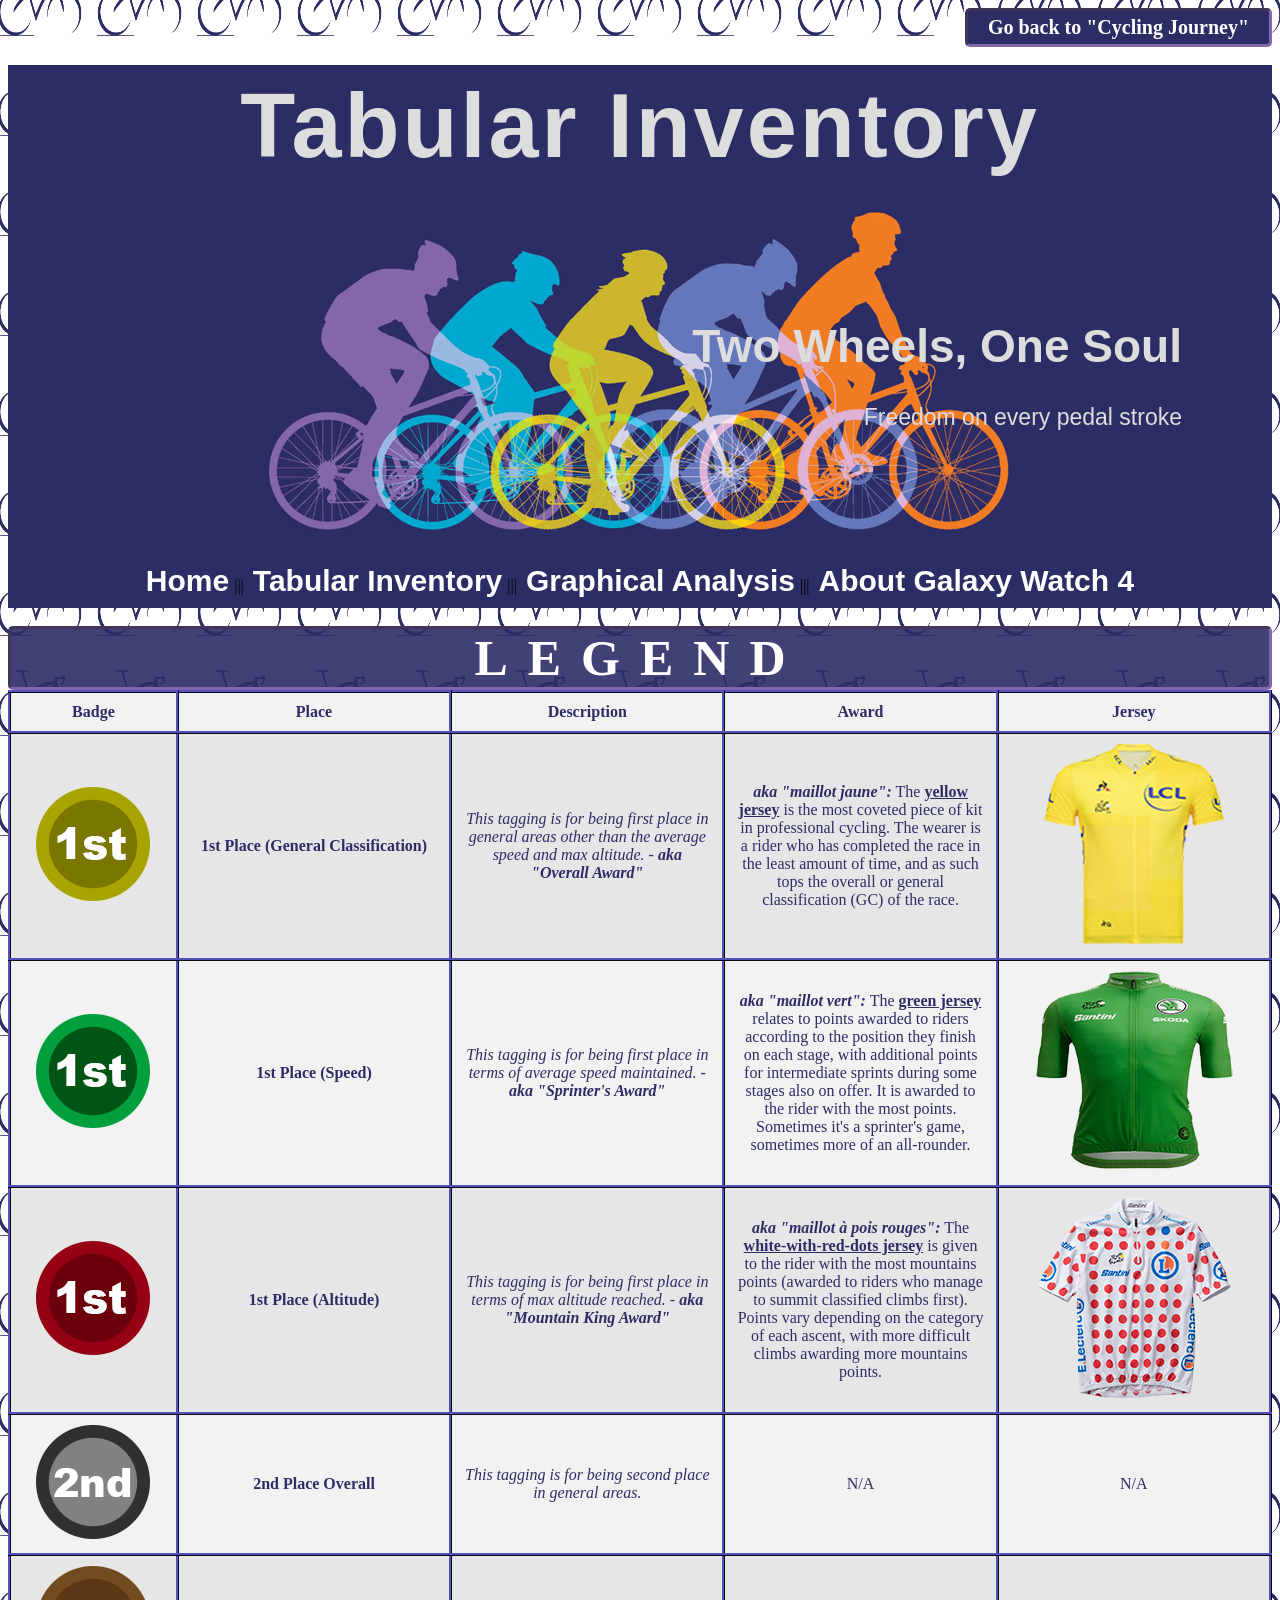
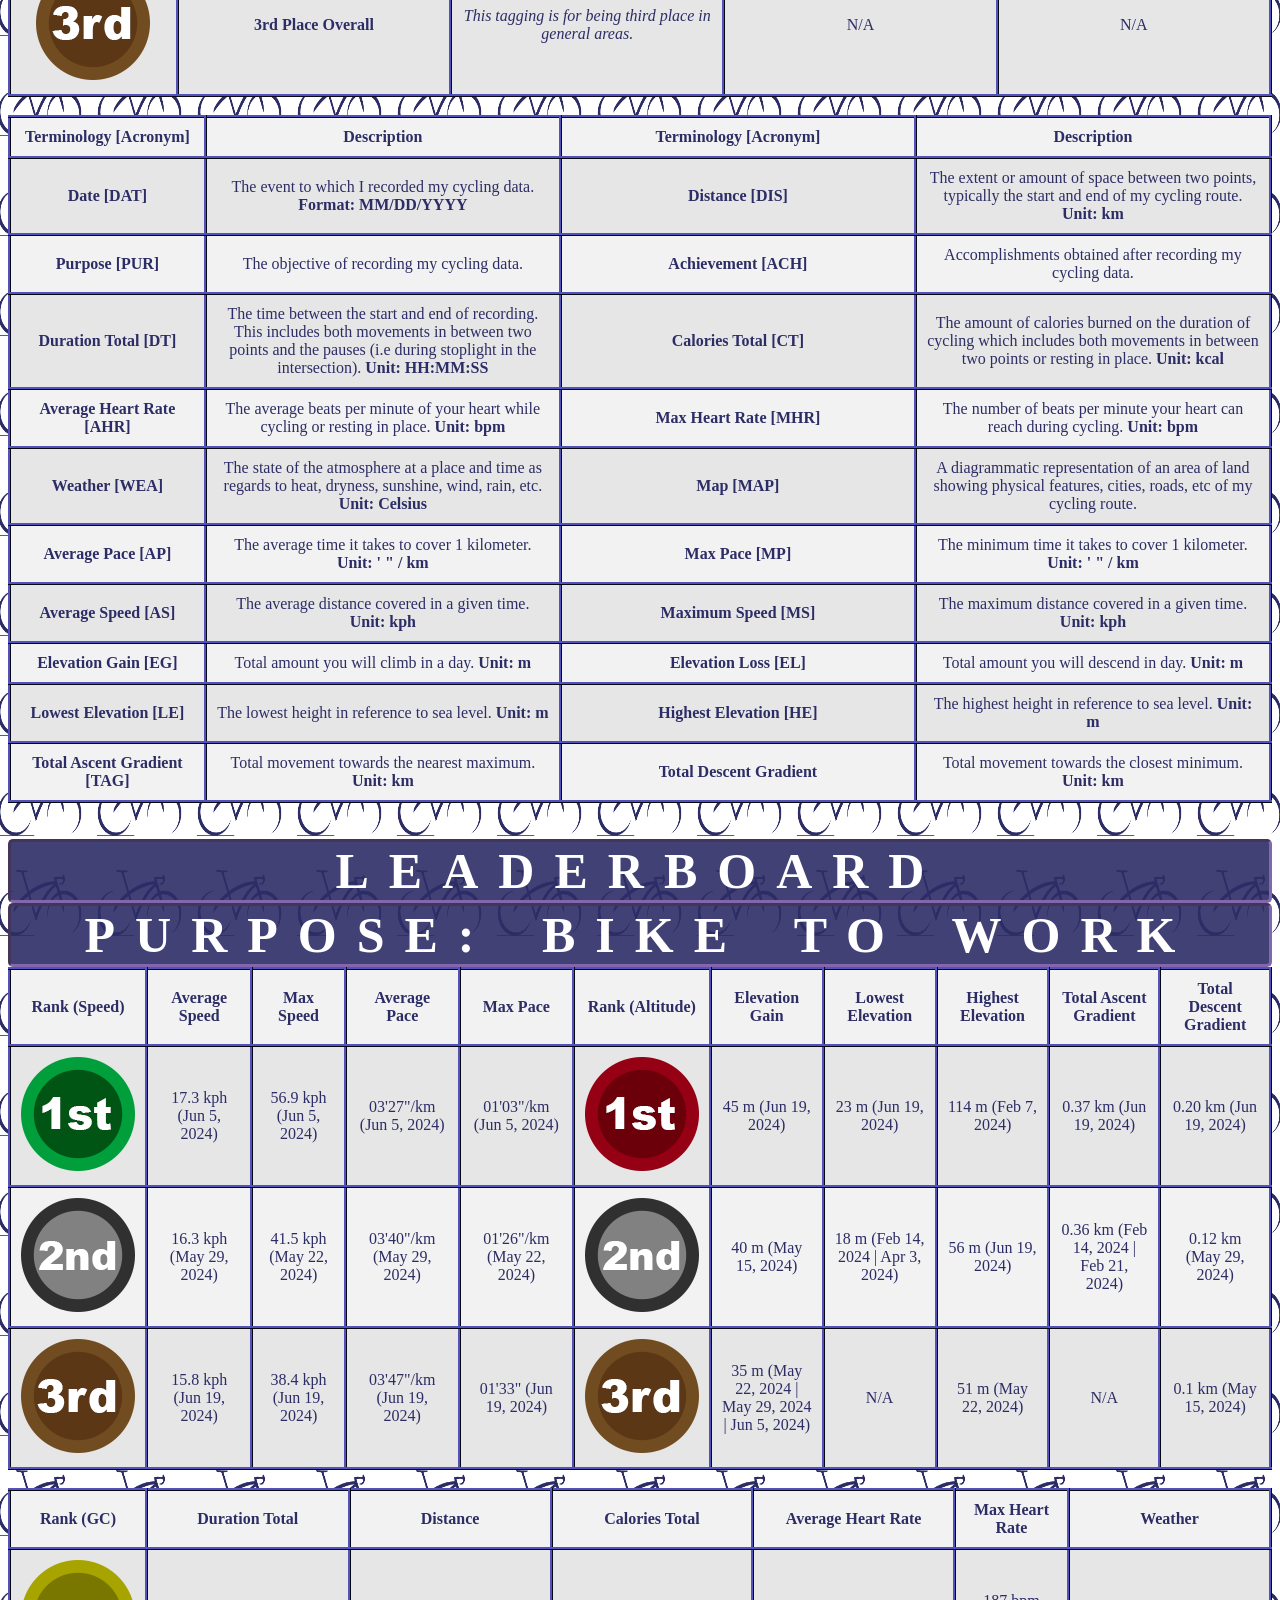
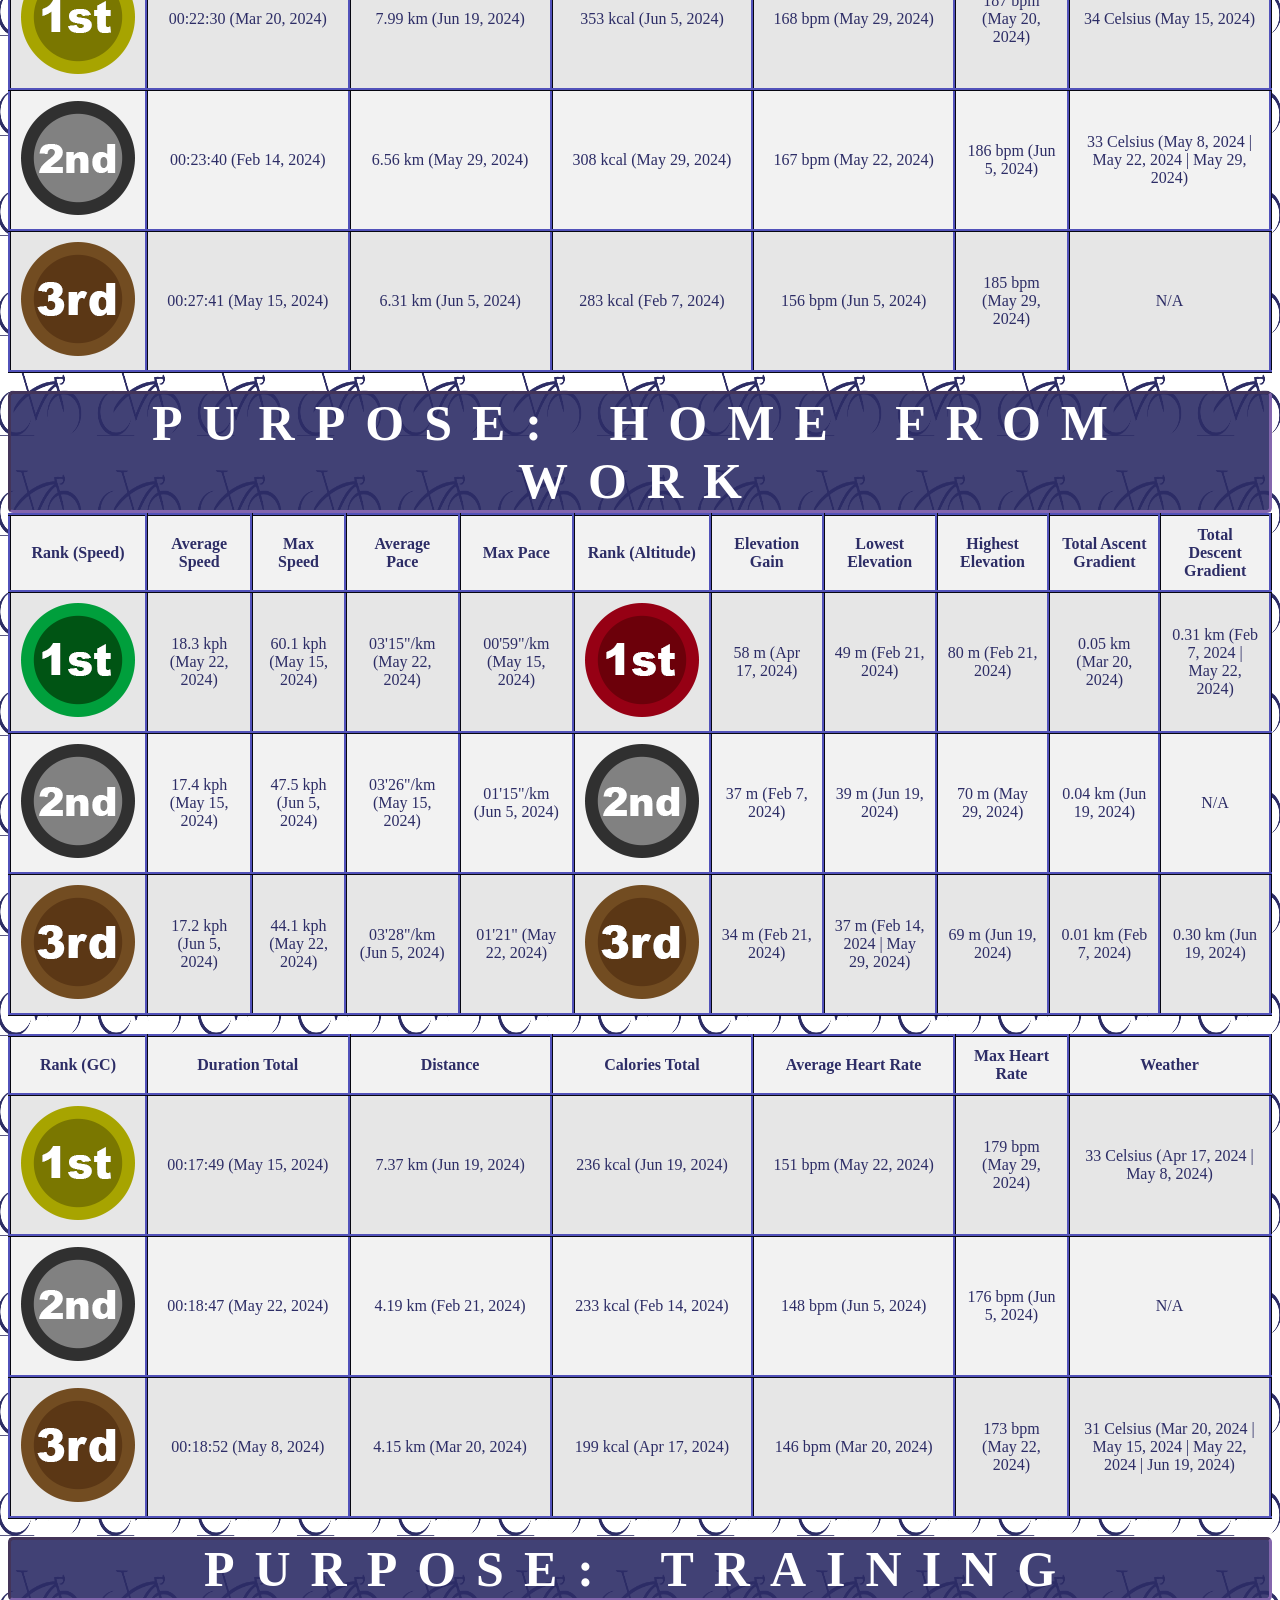
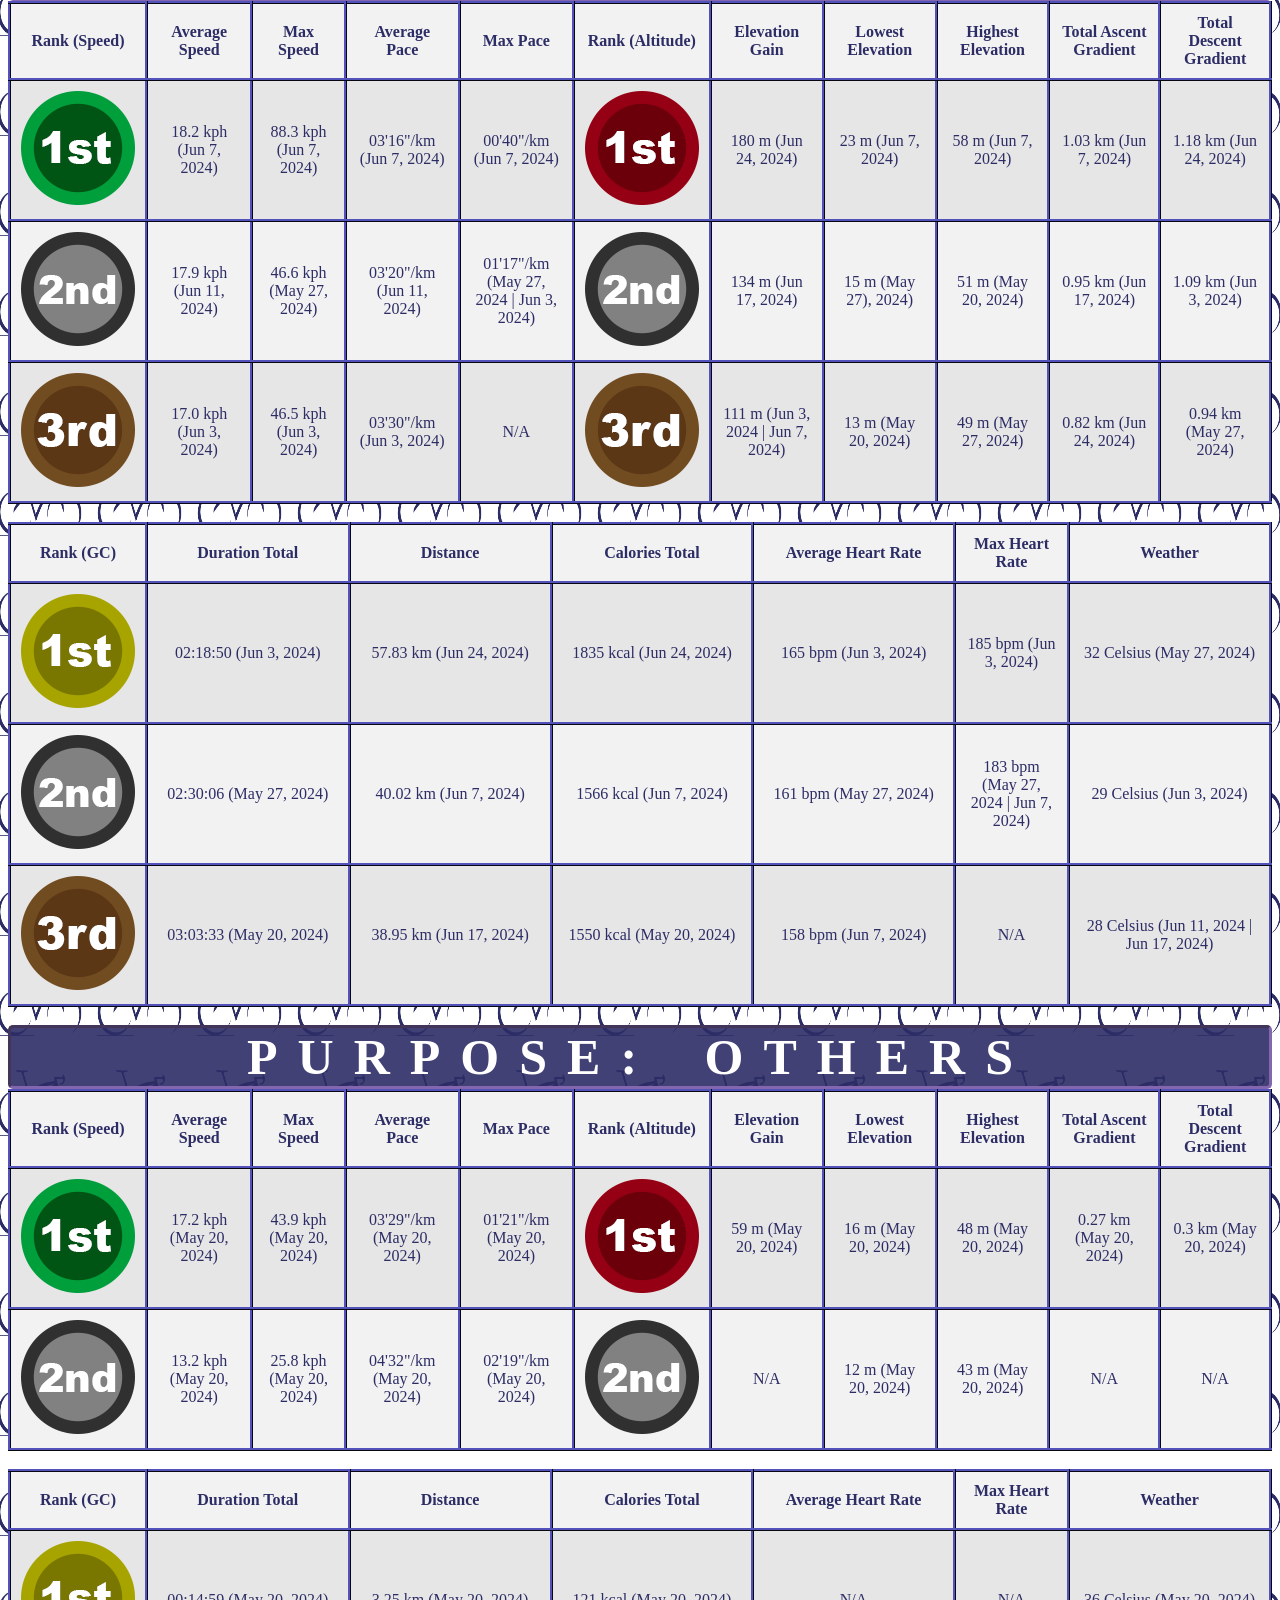
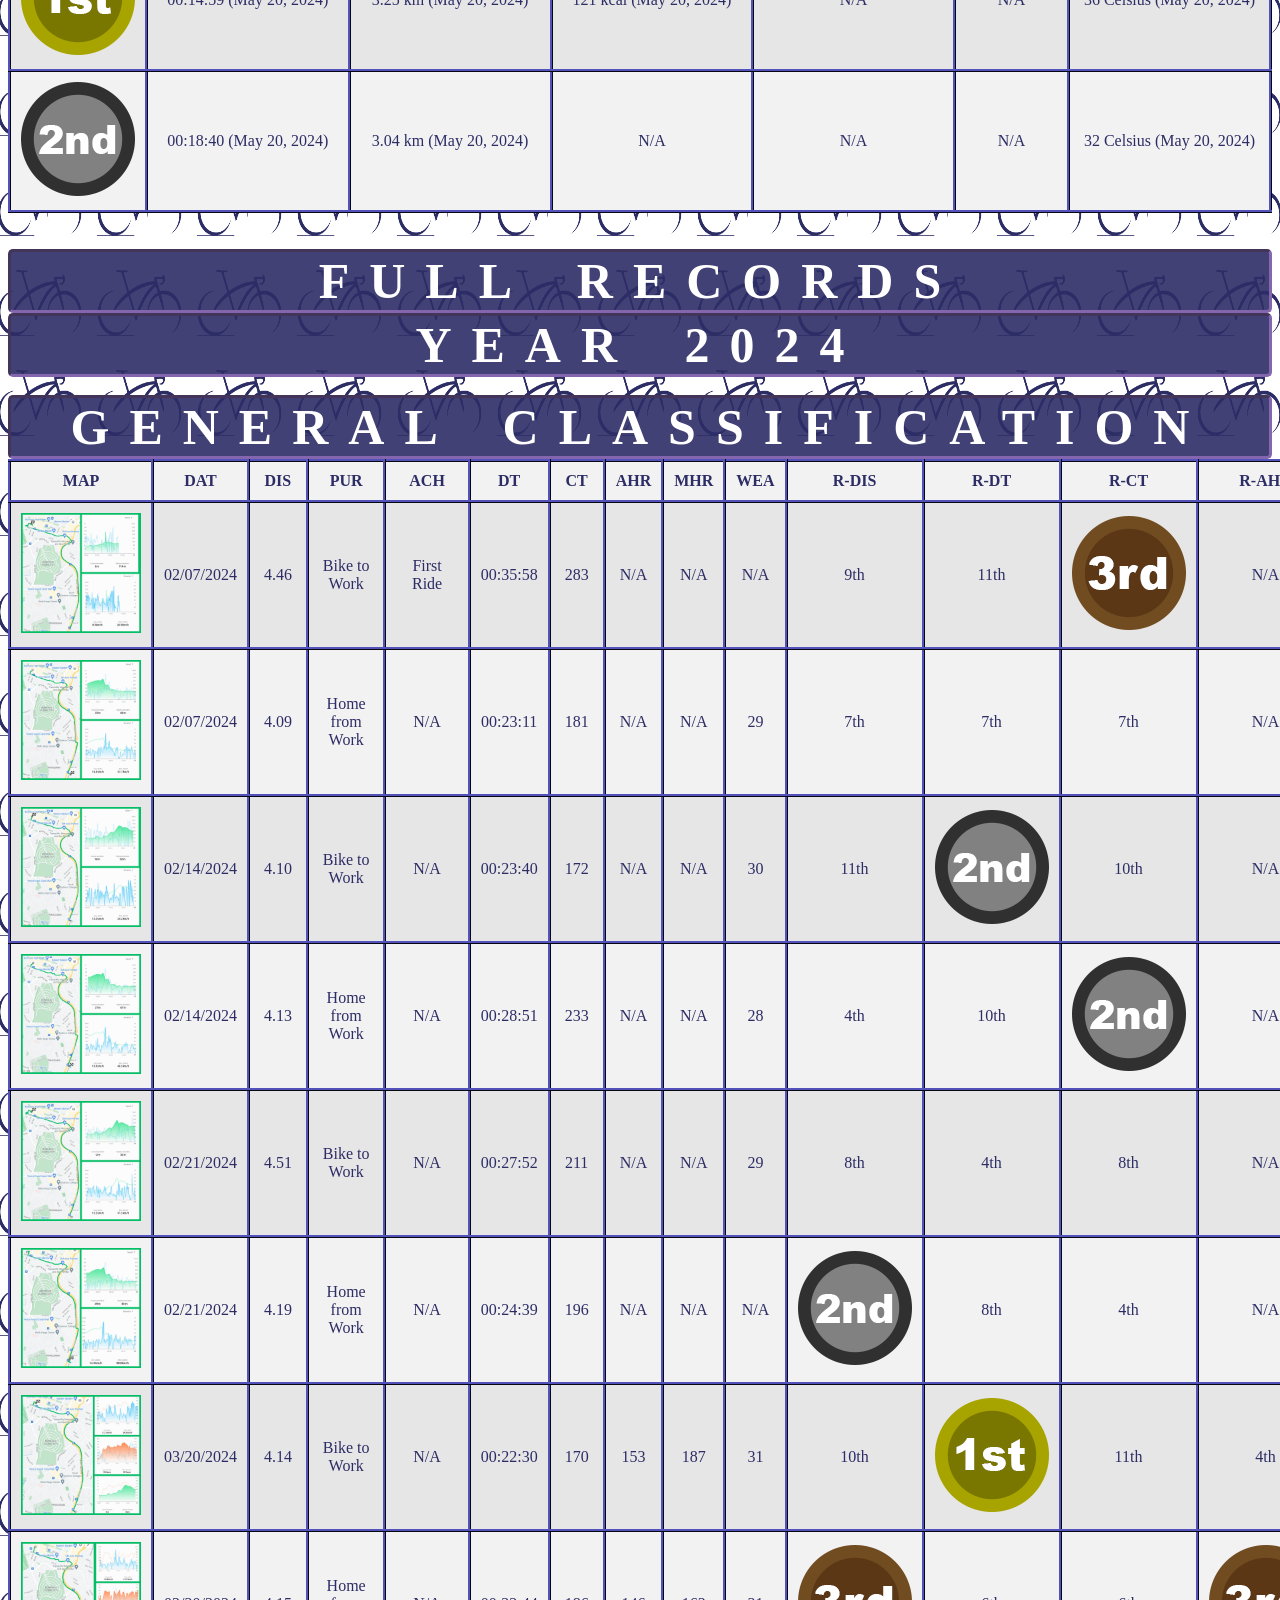
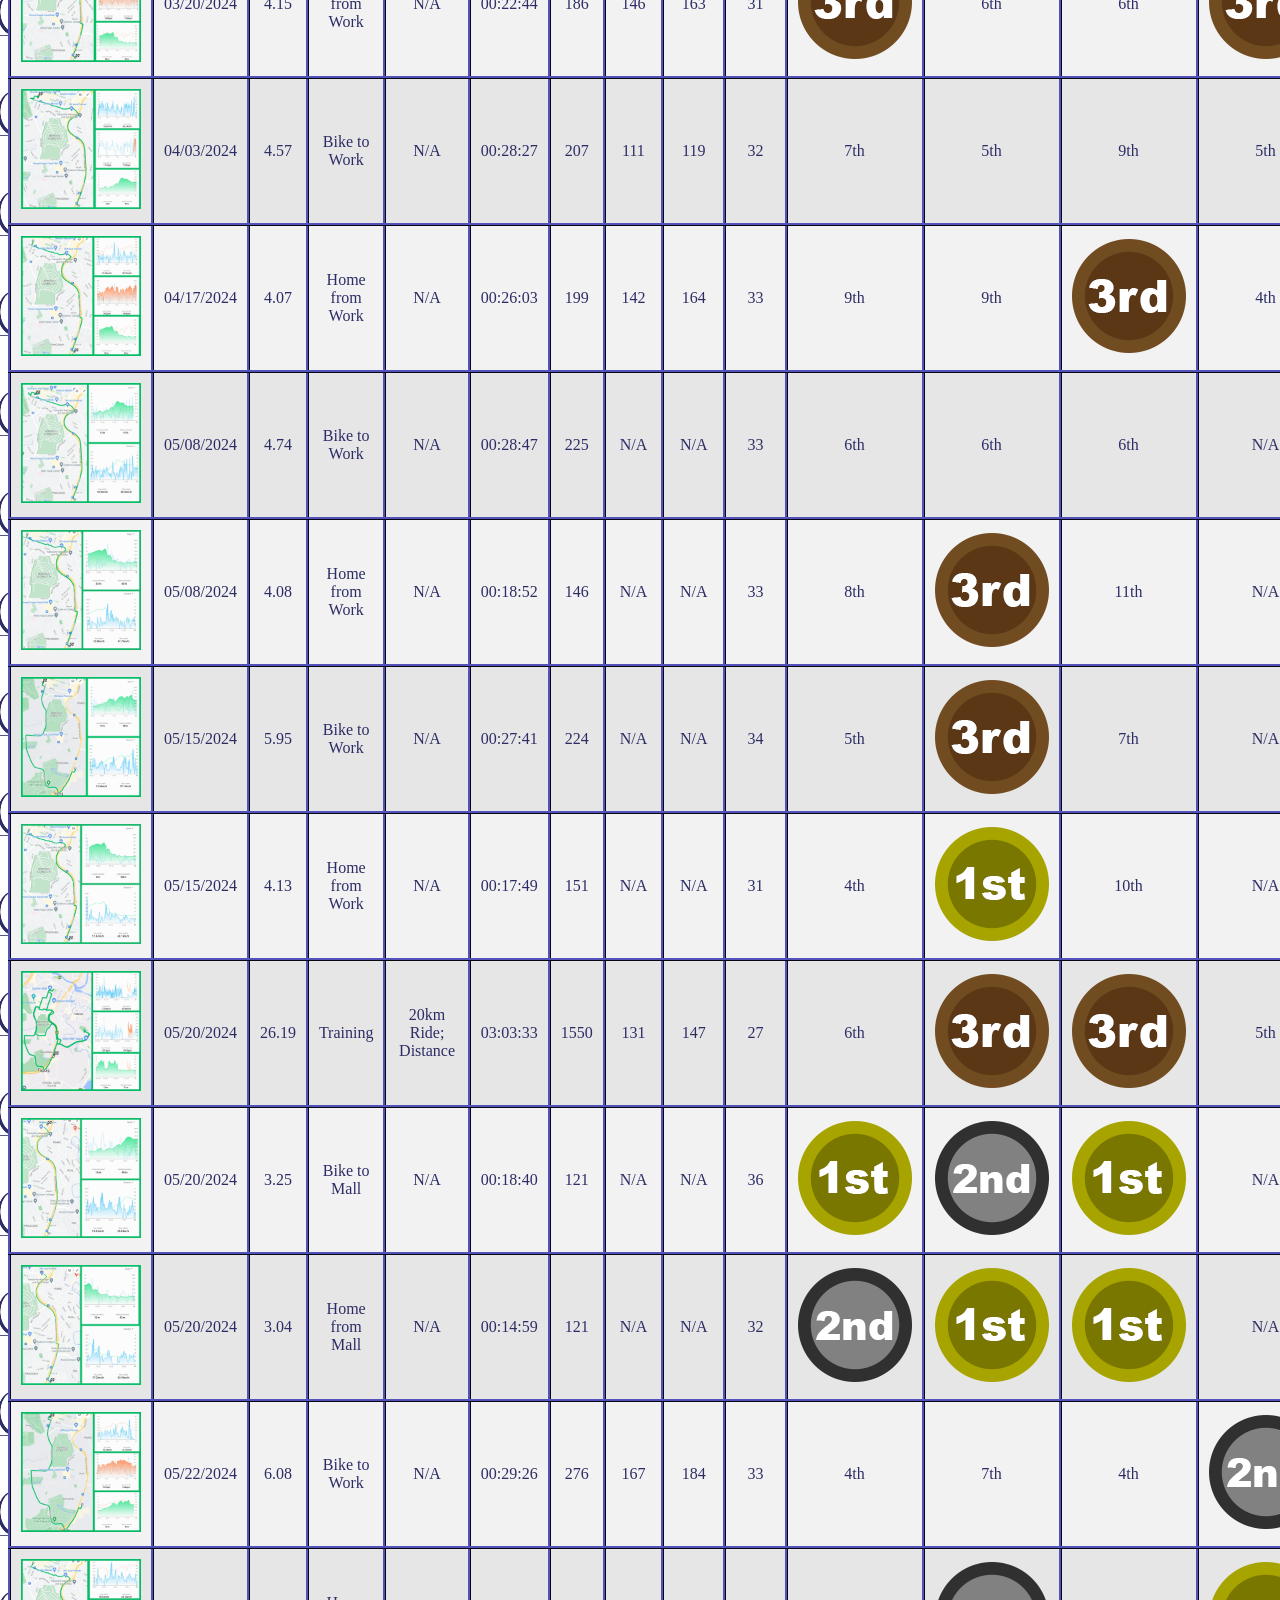
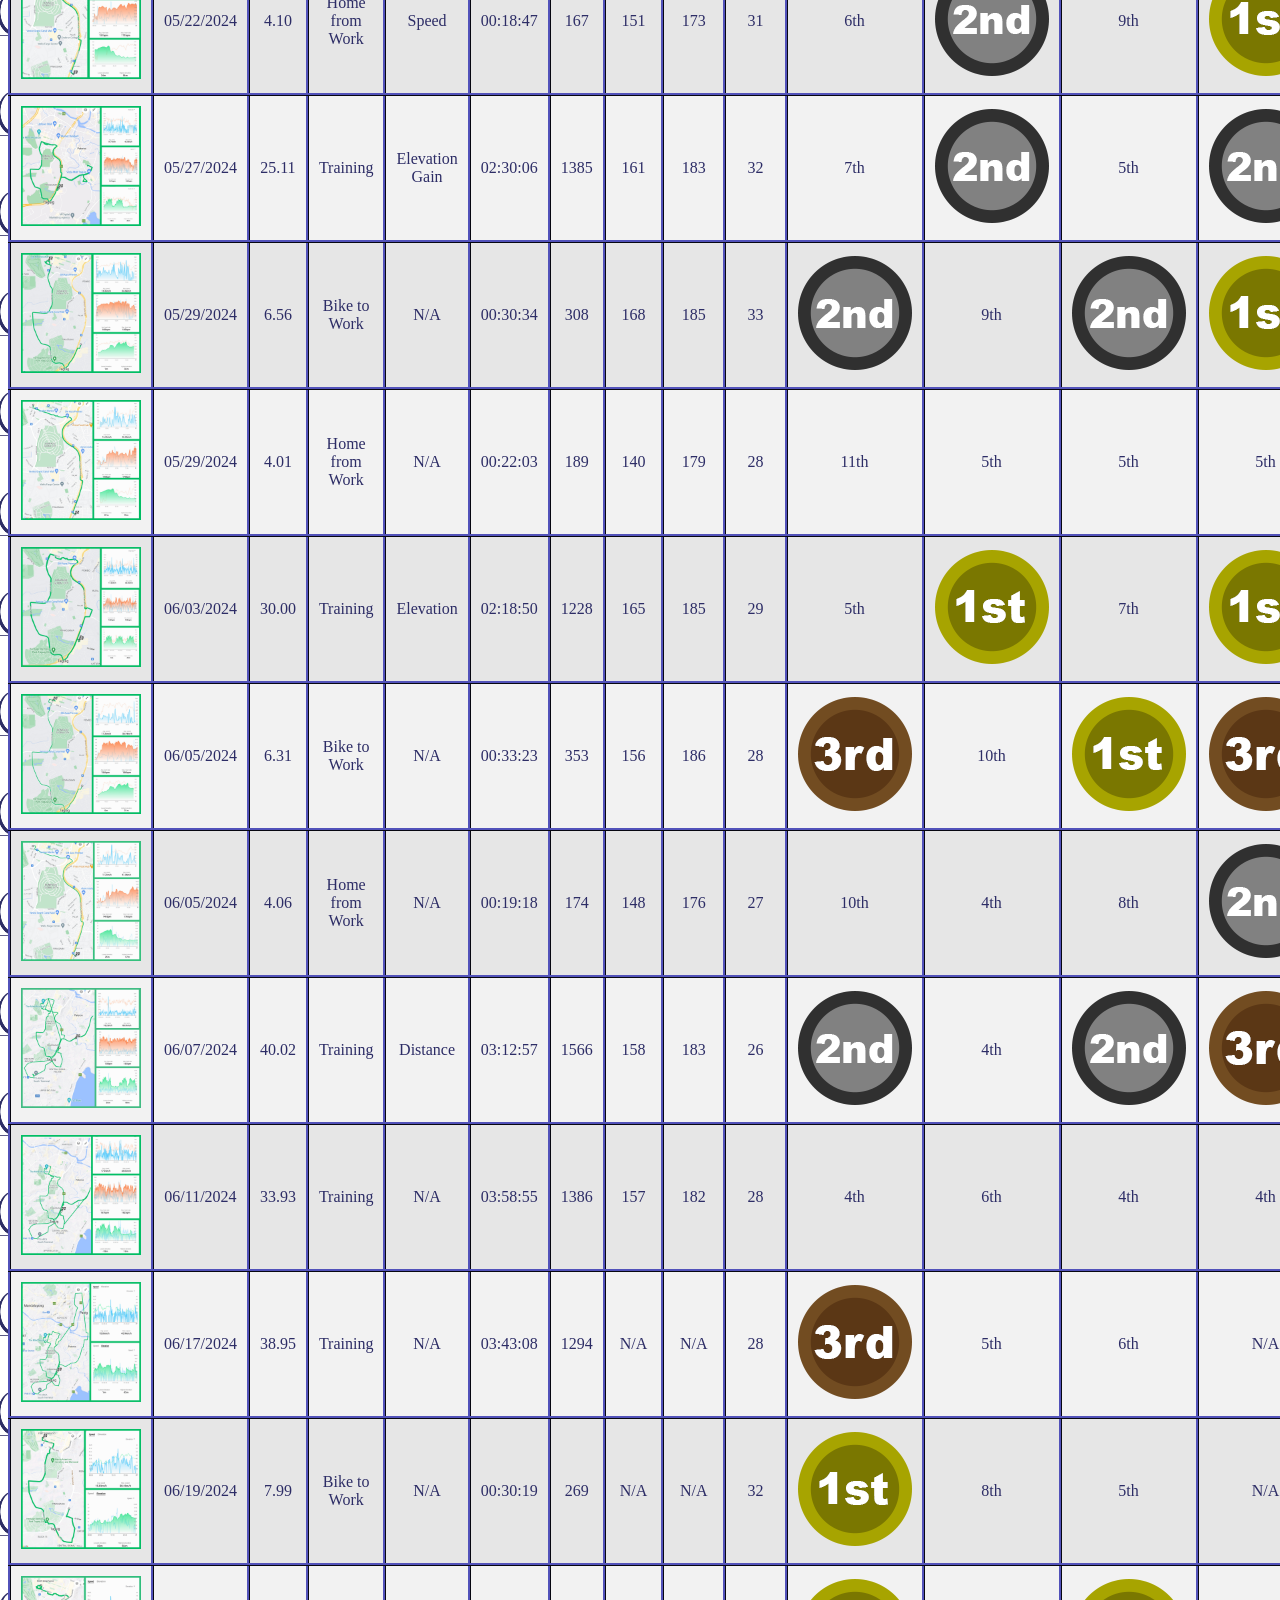
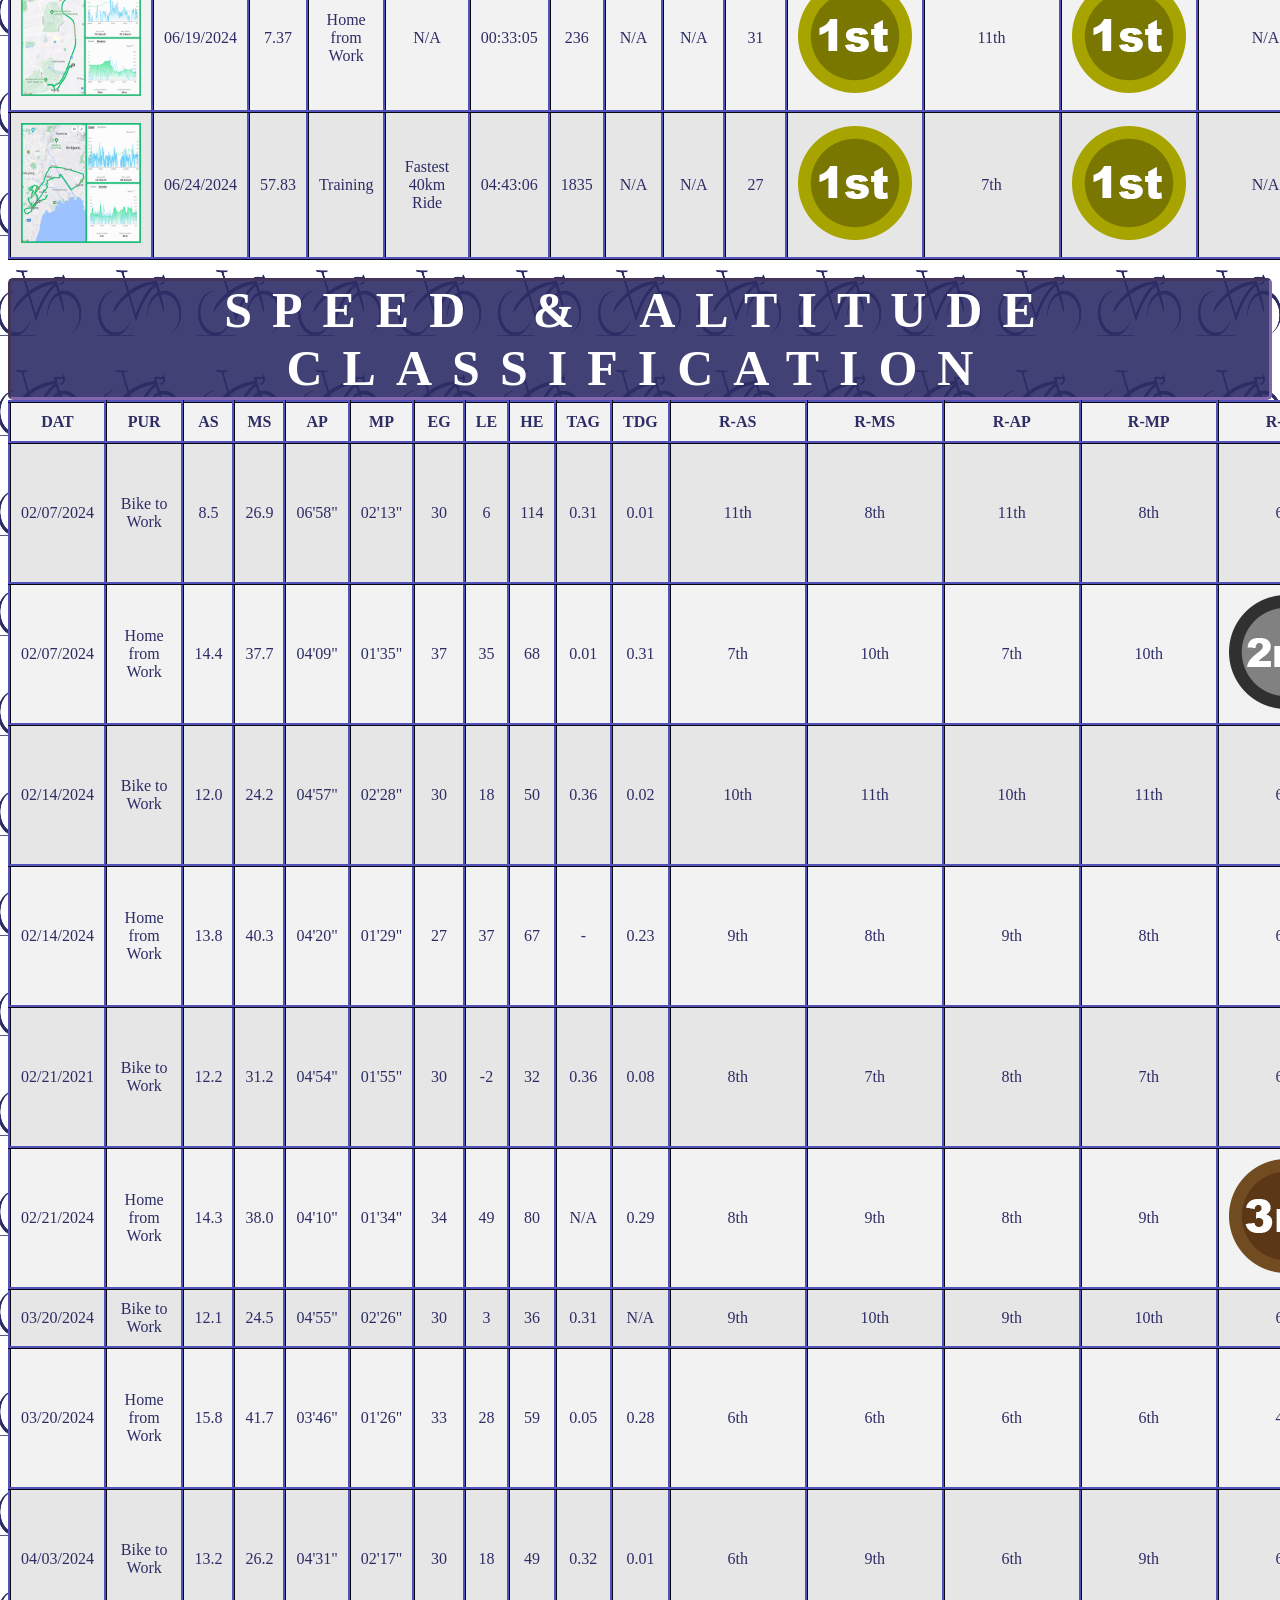
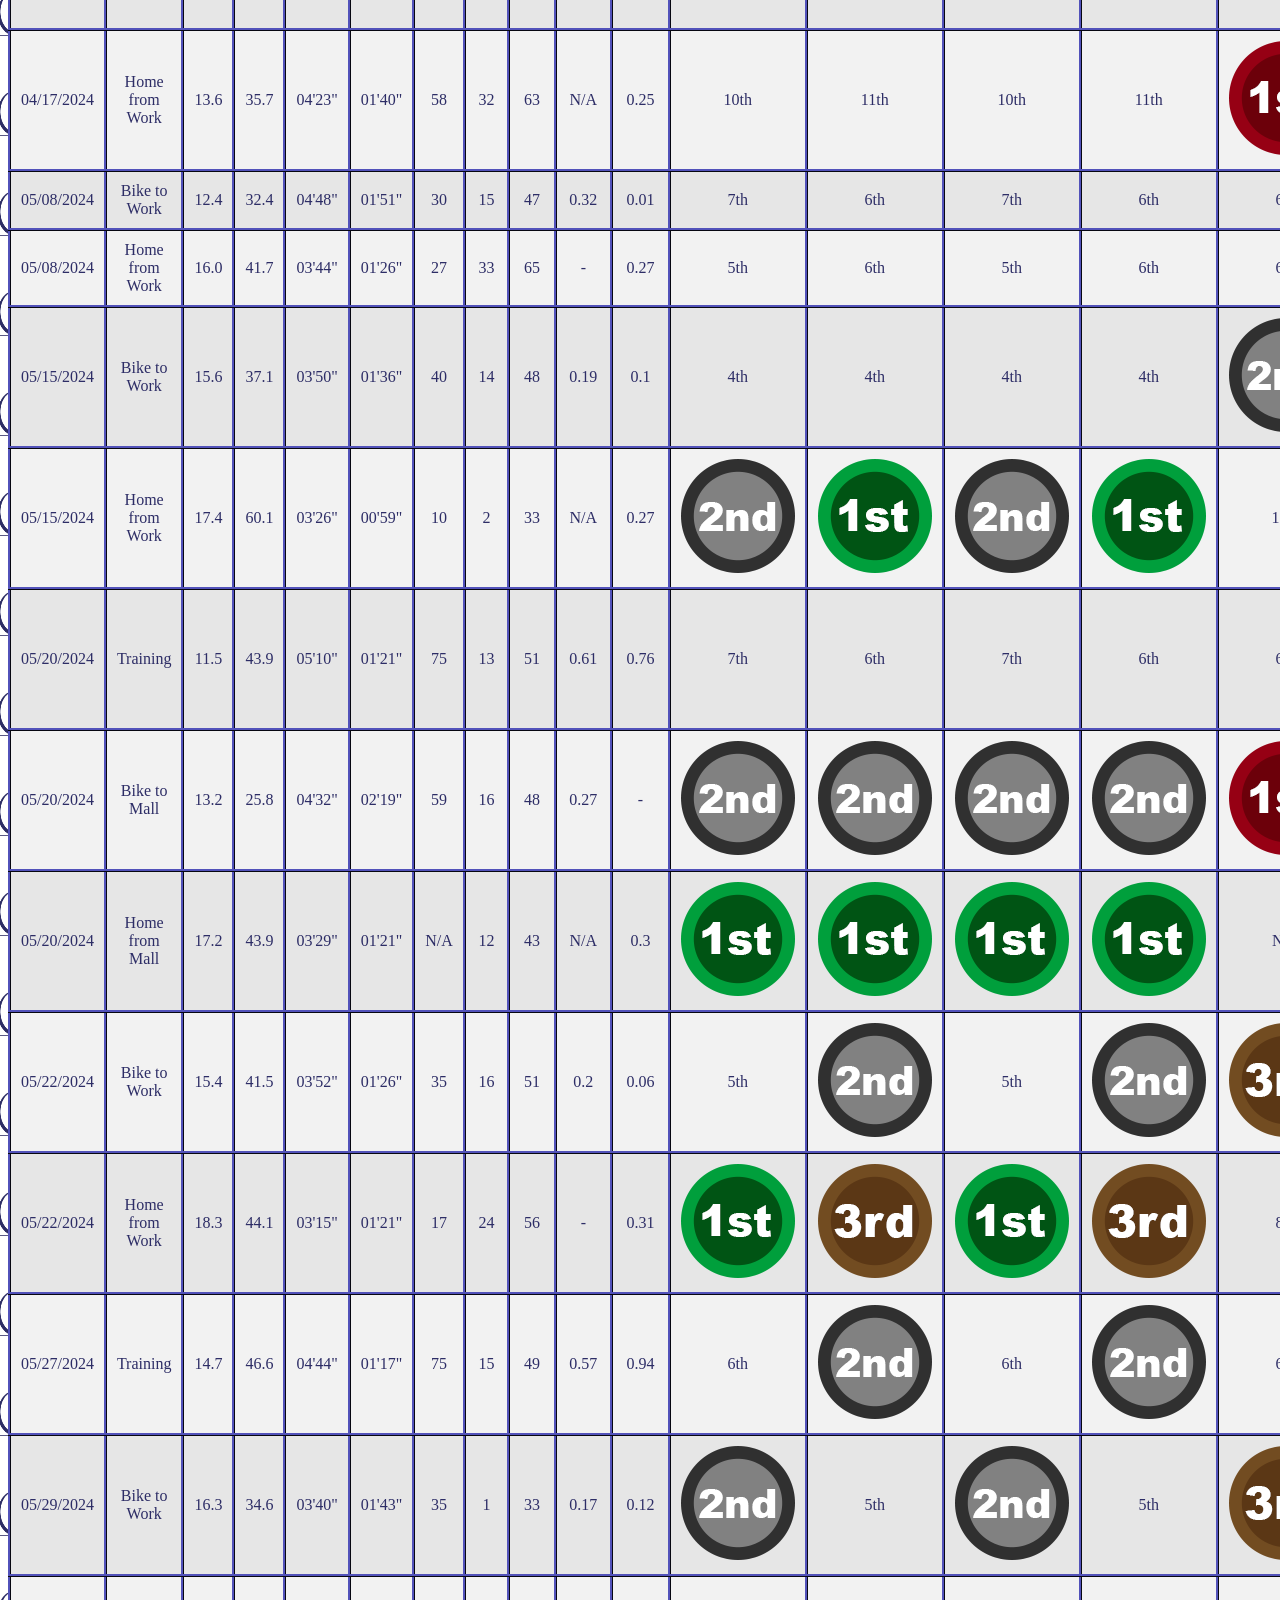
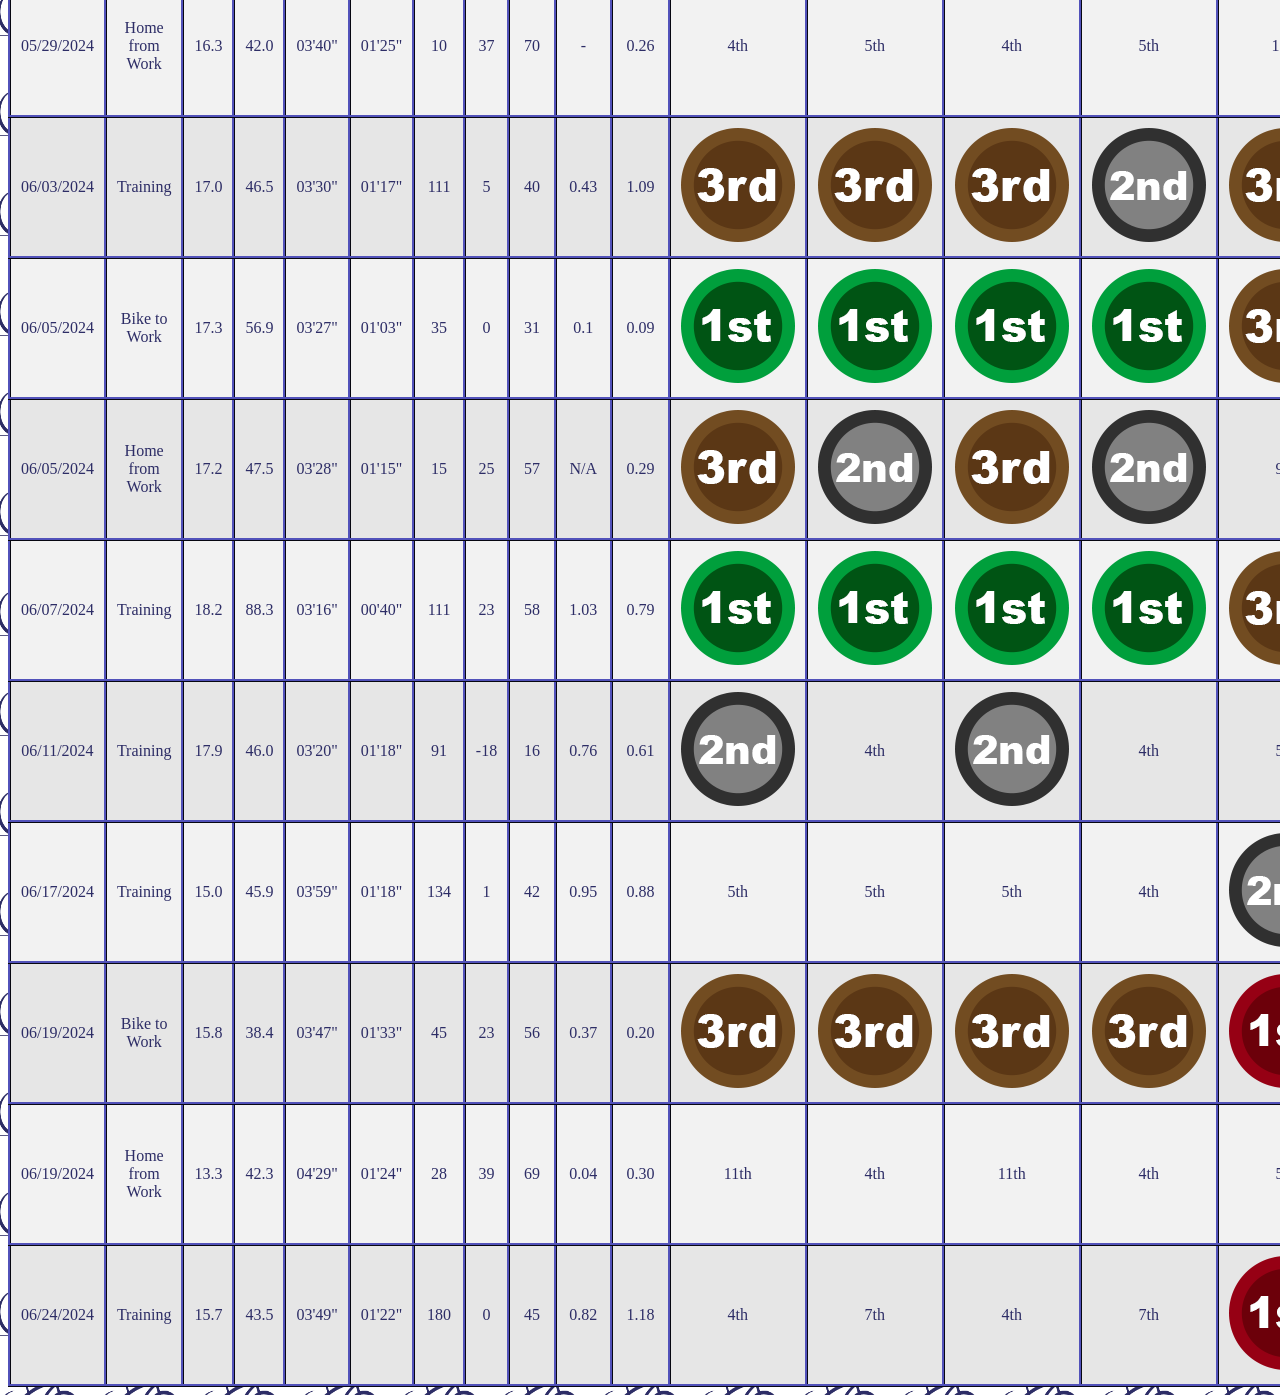
==== index.html @ 5a6540c3 "Update and rename GalaxyWatch4_Tabular Inventory.html to index.html" ====
<!-- Author: Michael John Montano -->
<!-- 1st Sprint Update: N/A-->
<!-- 2nd Sprint Update: N/A-->
<!-- 3rd Sprint Update: N/A-->
<!-- 4th Sprint Update: N/A-->
<!-- 5th Sprint Update: N/A-->
<!-- 6th Sprint Update: N/A-->
<!-- 7th Sprint Update: N/A-->
<!-- 8th Sprint Update: N/A-->
<!-- 9th Sprint Update: 07/24/2024 (Deadline: 08/04/2024)-->
  <!-- Finished Leadership board-->
  <!-- 07/25/2024 Update: Accomplishing Year 2024 table-->
  <!-- 07/26/2024 Update: Continuing Year 2024 table; Added terminologies/acronyms and definitions of the parameters calculated in the legends section-->
  <!-- 07/27/2024 Update: Continuing Year 2024 tables @ 05/22/2024-->

<!DOCTYPE html>
<html lang="en">
<head><meta charset="UTF-8"><meta name="viewport" content="width=device-width, initial-scale=1.0"><title>Records > Galaxy Watch 4</title><link rel="stylesheet" type="text/css" href="styles.css"><link rel="icon" href="symbol.png" type="image/x-icon"><link rel="shortcut icon" href="symbol.png" type="image/x-icon"><link rel="stylesheet" href="styles_gallery.css"> <!-- Link your CSS file --></head>
<body>
<div class="center-container"><a href="https://mjamontano.github.io/Cycling_Journey/" class="home-button">Go back to "Cycling Journey"</a></div><br>
<header>
  <div class="banner">Tabular Inventory</div>
  <div class="content"><h1>Two Wheels, One Soul</h1><p>Freedom on every pedal stroke</p></div>
</header>
<div class="full-img" id="fullImgBox"><img src="01032024 P1.png" id="fullImg"><span onclick="closeFullImg()">Close</span></div>
<nav class="menu">
  <ul><li><a href="https://mjamontano.github.io/GalaxyWatch4_Home/">Home</a></li><li>|||</li>
    <li><a href="#">Tabular Inventory</a></li><li>|||</li>
    <li><a href="#">Graphical Analysis</a></li><li>|||</li>
    <li><a href="https://www.samsung.com/global/galaxy/galaxy-watch4/#KV">About Galaxy Watch 4</a></li>
  </ul>
</nav>
<br>
<div class="logo">Legend</div>
<table id="table1">
  <tr><th>Badge</th><th>Place</th><th>Description</th><th>Award</th><th>Jersey</th></tr>
  <tr><td><img src="1st.png" alt="1st place"></td><td><b>1st Place (General Classification)</b></td><td style="font-style: italic">This tagging is for being first place in general areas other than the average speed and max altitude. - <b>aka "Overall Award"</b></td><td><b style="font-style: italic">aka "maillot jaune":</b> The <b style="text-decoration: underline">yellow jersey</b> is the most coveted piece of kit in professional cycling. The wearer is a rider who has completed the race in the least amount of time, and as such tops the overall or general classification (GC) of the race.</td><td><img src="yellow_jersey.png" alt="Yellow Jersey"></td></tr>
  <tr><td><img src="1stspeed.png" alt="1st place in speed"></td><td><b>1st Place (Speed)</b></td><td style="font-style: italic">This tagging is for being first place in terms of average speed maintained. - <b>aka "Sprinter's Award"</b></td><td><b style="font-style: italic">aka "maillot vert":</b> The <b style="text-decoration: underline">green jersey</b> relates to points awarded to riders according to the position they finish on each stage, with additional points for intermediate sprints during some stages also on offer. It is awarded to the rider with the most points. Sometimes it's a sprinter's game, sometimes more of an all-rounder.</td><td><img src="green_jersey.png" alt="Green Jersey"></td></tr>
  <tr><td><img src="1stalt.png" alt="1st place in altitude"></td><td><b>1st Place (Altitude)</b></td><td style="font-style: italic">This tagging is for being first place in terms of max altitude reached. - <b>aka "Mountain King Award"</b></td><td><b style="font-style: italic">aka "maillot à pois rouges":</b> The <b style="text-decoration: underline">white-with-red-dots jersey</b> is given to the rider with the most mountains points (awarded to riders who manage to summit classified climbs first). Points vary depending on the category of each ascent, with more difficult climbs awarding more mountains points.</td><td><img src="red_jersey.png" alt="Red Jersey"></td></tr>
  <tr><td><img src="2nd.png" alt="2nd place"></td><td><b>2nd Place Overall</b></td><td style="font-style: italic">This tagging is for being second place in general areas.</td><td>N/A</td><td>N/A</td></tr>
  <tr><td><img src="3rd.png" alt="3rd place"></td><td><b>3rd Place Overall</b></td><td style="font-style: italic">This tagging is for being third place in general areas.</td><td>N/A</td><td>N/A</td></tr>
</table><br>
<table id="table2">
  <tr><th>Terminology [Acronym]</th><th>Description</th><th>Terminology [Acronym]</th><th>Description</th></tr>
  <tr><td><b>Date [DAT]</b></td><td>The event to which I recorded my cycling data. <b>Format: MM/DD/YYYY</b></td><td><b>Distance [DIS]</b></td><td>The extent or amount of space between two points, typically the start and end of my cycling route. <b>Unit: km</b></td></tr>
  <tr><td><b>Purpose [PUR]</b></td><td>The objective of recording my cycling data.</td><td><b>Achievement [ACH]</b></td><td>Accomplishments obtained after recording my cycling data.</td></tr>
  <tr><td><b>Duration Total [DT]</b></td><td>The time between the start and end of recording. This includes both movements in between two points and the pauses (i.e during stoplight in the intersection). <b>Unit: HH:MM:SS</b></td><td><b>Calories Total [CT]</b></td><td>The amount of calories burned on the duration of cycling which includes both movements in between two points or resting in place. <b>Unit: kcal</b></td></tr>
  <tr><td><b>Average Heart Rate [AHR]</b></td><td>The average beats per minute of your heart while cycling or resting in place. <b>Unit: bpm</b></td><td><b>Max Heart Rate [MHR]</b></td><td>The number of beats per minute your heart can reach during cycling. <b>Unit: bpm</b></td></tr>
  <tr><td><b>Weather [WEA]</b></td><td>The state of the atmosphere at a place and time as regards to heat, dryness, sunshine, wind, rain, etc. <b>Unit: Celsius</b></td><td><b>Map [MAP]</b></td><td>A diagrammatic representation of an area of land showing physical features, cities, roads, etc of my cycling route.</td></tr>
  <tr><td><b>Average Pace [AP]</b></td><td>The average time it takes to cover 1 kilometer. <b>Unit: ' " / km</b></td><td><b>Max Pace [MP]</b></td><td>The minimum time it takes to cover 1 kilometer. <b>Unit: ' " / km</b></td></tr>
  <tr><td><b>Average Speed [AS]</b></td><td>The average distance covered in a given time. <b>Unit: kph</b></td><td><b>Maximum Speed [MS]</b></td><td>The maximum distance covered in a given time. <b>Unit: kph</b></td></tr>
  <tr><td><b>Elevation Gain [EG]</b></td><td>Total amount you will climb in a day. <b>Unit: m</b></td><td><b>Elevation Loss [EL]</b></td><td>Total amount you will descend in day. <b>Unit: m</b></td></tr>
  <tr><td><b>Lowest Elevation [LE]</b></td><td>The lowest height in reference to sea level. <b>Unit: m</b></td><td><b>Highest Elevation [HE]</b></td><td>The highest height in reference to sea level. <b>Unit: m</b></td></tr>
  <tr><td><b>Total Ascent Gradient [TAG]</b></td><td>Total movement towards the nearest maximum. <b>Unit: km</b></td><td><b>Total Descent Gradient</b></td><td>Total movement towards the closest minimum. <b>Unit: km</b></td></tr>
</table><br><br>
<div class="logo">Leaderboard</div>
<div class="logo">Purpose: Bike to Work</div>
<table id="table2">
  <tr><th>Rank (Speed)</th><th>Average Speed</th><th>Max Speed</th><th>Average Pace</th><th>Max Pace</th><th>Rank (Altitude)</th><th>Elevation Gain</th><th>Lowest Elevation</th><th>Highest Elevation</th><th>Total Ascent Gradient</th><th>Total Descent Gradient</th></tr>
  <tr><td><img src="1stspeed.png" alt="1st place in speed"></td><td>17.3 kph (Jun 5, 2024)</td><td>56.9 kph (Jun 5, 2024)</td><td>03'27"/km (Jun 5, 2024)</td><td>01'03"/km (Jun 5, 2024)</td><td><img src="1stalt.png" alt="1st place in altitude"></td><td>45 m (Jun 19, 2024)</td><td>23 m (Jun 19, 2024)</td><td>114 m (Feb 7, 2024)</td><td>0.37 km (Jun 19, 2024)</td><td>0.20 km (Jun 19, 2024)</td></tr>
  <tr><td><img src="2nd.png" alt="2nd place"></td><td>16.3 kph (May 29, 2024)</td><td>41.5 kph (May 22, 2024)</td><td>03'40"/km (May 29, 2024)</td><td>01'26"/km (May 22, 2024)</td><td><img src="2nd.png" alt="2nd place"></td><td>40 m (May 15, 2024)</td><td>18 m (Feb 14, 2024 | Apr 3, 2024)</td><td>56 m (Jun 19, 2024)</td><td>0.36 km (Feb 14, 2024 | Feb 21, 2024)</td><td>0.12 km (May 29, 2024)</td></tr>
  <tr><td><img src="3rd.png" alt="3rd place"></td><td>15.8 kph (Jun 19, 2024)</td><td>38.4 kph (Jun 19, 2024)</td><td>03'47"/km (Jun 19, 2024)</td><td>01'33" (Jun 19, 2024)</td><td><img src="3rd.png" alt="3rd place"></td><td>35 m (May 22, 2024 | May 29, 2024 | Jun 5, 2024)</td><td>N/A</td><td>51 m (May 22, 2024)</td><td>N/A</td><td>0.1 km (May 15, 2024)</td></tr>
</table><br>
<table id="table3">
  <tr><th>Rank (GC)</th><th>Duration Total</th><th>Distance</th><th>Calories Total</th><th>Average Heart Rate</th><th>Max Heart Rate</th><th>Weather</th></tr>
  <tr><td><img src="1st.png" alt="1st place"></td><td>00:22:30 (Mar 20, 2024)</td><td>7.99 km (Jun 19, 2024)</td><td>353 kcal (Jun 5, 2024)</td><td>168 bpm (May 29, 2024)</td><td>187 bpm (May 20, 2024)</td><td>34 Celsius (May 15, 2024)</td></tr>
  <tr><td><img src="2nd.png" alt="2nd place"></td><td>00:23:40 (Feb 14, 2024)</td><td>6.56 km (May 29, 2024)</td><td>308 kcal (May 29, 2024)</td><td>167 bpm (May 22, 2024)</td><td>186 bpm (Jun 5, 2024)</td><td>33 Celsius (May 8, 2024 | May 22, 2024 | May 29, 2024)</td></tr>
  <tr><td><img src="3rd.png" alt="3rd place"></td><td>00:27:41 (May 15, 2024)</td><td>6.31 km (Jun 5, 2024)</td><td>283 kcal (Feb 7, 2024)</td><td>156 bpm (Jun 5, 2024)</td><td>185 bpm (May 29, 2024)</td><td>N/A</td></tr>
</table><br>
<div class="logo">Purpose: Home from Work</div>
<table id="table4">
  <tr><th>Rank (Speed)</th><th>Average Speed</th><th>Max Speed</th><th>Average Pace</th><th>Max Pace</th><th>Rank (Altitude)</th><th>Elevation Gain</th><th>Lowest Elevation</th><th>Highest Elevation</th><th>Total Ascent Gradient</th><th>Total Descent Gradient</th></tr>
  <tr><td><img src="1stspeed.png" alt="1st place in speed"></td><td>18.3 kph (May 22, 2024)</td><td>60.1 kph (May 15, 2024)</td><td>03'15"/km (May 22, 2024)</td><td>00'59"/km (May 15, 2024)</td><td><img src="1stalt.png" alt="1st place in altitude"></td><td>58 m (Apr 17, 2024)</td><td>49 m (Feb 21, 2024)</td><td>80 m (Feb 21, 2024)</td><td>0.05 km (Mar 20, 2024)</td><td>0.31 km (Feb 7, 2024 | May 22, 2024)</td></tr>
  <tr><td><img src="2nd.png" alt="2nd place"></td><td>17.4 kph (May 15, 2024)</td><td>47.5 kph (Jun 5, 2024)</td><td>03'26"/km (May 15, 2024)</td><td>01'15"/km (Jun 5, 2024)</td><td><img src="2nd.png" alt="2nd place"></td><td>37 m (Feb 7, 2024)</td><td>39 m (Jun 19, 2024)</td><td>70 m (May 29, 2024)</td><td>0.04 km (Jun 19, 2024)</td><td>N/A</td></tr>
  <tr><td><img src="3rd.png" alt="3rd place"></td><td>17.2 kph (Jun 5, 2024)</td><td>44.1 kph (May 22, 2024)</td><td>03'28"/km (Jun 5, 2024)</td><td>01'21" (May 22, 2024)</td><td><img src="3rd.png" alt="3rd place"></td><td>34 m (Feb 21, 2024)</td><td>37 m (Feb 14, 2024 | May 29, 2024)</td><td>69 m (Jun 19, 2024)</td><td>0.01 km (Feb 7, 2024)</td><td>0.30 km (Jun 19, 2024)</td></tr>
</table><br>
<table id="table5">
  <tr><th>Rank (GC)</th><th>Duration Total</th><th>Distance</th><th>Calories Total</th><th>Average Heart Rate</th><th>Max Heart Rate</th><th>Weather</th></tr>
  <tr><td><img src="1st.png" alt="1st place"></td><td>00:17:49 (May 15, 2024)</td><td>7.37 km (Jun 19, 2024)</td><td>236 kcal (Jun 19, 2024)</td><td>151 bpm (May 22, 2024)</td><td>179 bpm (May 29, 2024)</td><td>33 Celsius (Apr 17, 2024 | May 8, 2024)</td></tr>
  <tr><td><img src="2nd.png" alt="2nd place"></td><td>00:18:47 (May 22, 2024)</td><td>4.19 km (Feb 21, 2024)</td><td>233 kcal (Feb 14, 2024)</td><td>148 bpm (Jun 5, 2024)</td><td>176 bpm (Jun 5, 2024)</td><td>N/A</td></tr>
  <tr><td><img src="3rd.png" alt="3rd place"></td><td>00:18:52 (May 8, 2024)</td><td>4.15 km (Mar 20, 2024)</td><td>199 kcal (Apr 17, 2024)</td><td>146 bpm (Mar 20, 2024)</td><td>173 bpm (May 22, 2024)</td><td>31 Celsius (Mar 20, 2024 | May 15, 2024 | May 22, 2024 | Jun 19, 2024)</td></tr>
</table><br>
<div class="logo">Purpose: Training</div>
<table id="table6">
  <tr><th>Rank (Speed)</th><th>Average Speed</th><th>Max Speed</th><th>Average Pace</th><th>Max Pace</th><th>Rank (Altitude)</th><th>Elevation Gain</th><th>Lowest Elevation</th><th>Highest Elevation</th><th>Total Ascent Gradient</th><th>Total Descent Gradient</th></tr>
  <tr><td><img src="1stspeed.png" alt="1st place in speed"></td><td>18.2 kph (Jun 7, 2024)</td><td>88.3 kph (Jun 7, 2024)</td><td>03'16"/km (Jun 7, 2024)</td><td>00'40"/km (Jun 7, 2024)</td><td><img src="1stalt.png" alt="1st place in altitude"></td><td>180 m (Jun 24, 2024)</td><td>23 m (Jun 7, 2024)</td><td>58 m (Jun 7, 2024)</td><td>1.03 km (Jun 7, 2024)</td><td>1.18 km (Jun 24, 2024)</td></tr>
  <tr><td><img src="2nd.png" alt="2nd place"></td><td>17.9 kph (Jun 11, 2024)</td><td>46.6 kph (May 27, 2024)</td><td>03'20"/km (Jun 11, 2024)</td><td>01'17"/km (May 27, 2024 | Jun 3, 2024)</td><td><img src="2nd.png" alt="2nd place"></td><td>134 m (Jun 17, 2024)</td><td>15 m (May 27), 2024)</td><td>51 m (May 20, 2024)</td><td>0.95 km (Jun 17, 2024)</td><td>1.09 km (Jun 3, 2024)</td></tr>
  <tr><td><img src="3rd.png" alt="3rd place"></td><td>17.0 kph (Jun 3, 2024)</td><td>46.5 kph (Jun 3, 2024)</td><td>03'30"/km (Jun 3, 2024)</td><td>N/A</td><td><img src="3rd.png" alt="3rd place"></td><td>111 m (Jun 3, 2024 | Jun 7, 2024)</td><td>13 m (May 20, 2024)</td><td>49 m (May 27, 2024)</td><td>0.82 km (Jun 24, 2024)</td><td>0.94 km (May 27, 2024)</td></tr>
</table><br>
<table id="table7">
  <tr><th>Rank (GC)</th><th>Duration Total</th><th>Distance</th><th>Calories Total</th><th>Average Heart Rate</th><th>Max Heart Rate</th><th>Weather</th></tr>
  <tr><td><img src="1st.png" alt="1st place"></td><td>02:18:50 (Jun 3, 2024)</td><td>57.83 km (Jun 24, 2024)</td><td>1835 kcal (Jun 24, 2024)</td><td>165 bpm (Jun 3, 2024)</td><td>185 bpm (Jun 3, 2024)</td><td>32 Celsius (May 27, 2024)</td></tr>
  <tr><td><img src="2nd.png" alt="2nd place"></td><td>02:30:06 (May 27, 2024)</td><td>40.02 km (Jun 7, 2024)</td><td>1566 kcal (Jun 7, 2024)</td><td>161 bpm (May 27, 2024)</td><td>183 bpm (May 27, 2024 | Jun 7, 2024)</td><td>29 Celsius (Jun 3, 2024)</td></tr>
  <tr><td><img src="3rd.png" alt="3rd place"></td><td>03:03:33 (May 20, 2024)</td><td>38.95 km (Jun 17, 2024)</td><td>1550 kcal (May 20, 2024)</td><td>158 bpm (Jun 7, 2024)</td><td>N/A</td><td>28 Celsius (Jun 11, 2024 | Jun 17, 2024)</td></tr>
</table><br>
<div class="logo">Purpose: Others</div>
<table id="table8">
  <tr><th>Rank (Speed)</th><th>Average Speed</th><th>Max Speed</th><th>Average Pace</th><th>Max Pace</th><th>Rank (Altitude)</th><th>Elevation Gain</th><th>Lowest Elevation</th><th>Highest Elevation</th><th>Total Ascent Gradient</th><th>Total Descent Gradient</th></tr>
  <tr><td><img src="1stspeed.png" alt="1st place in speed"></td><td>17.2 kph (May 20, 2024)</td><td>43.9 kph (May 20, 2024)</td><td>03'29"/km (May 20, 2024)</td><td>01'21"/km (May 20, 2024)</td><td><img src="1stalt.png" alt="1st place in altitude"></td><td>59 m (May 20, 2024)</td><td>16 m (May 20, 2024)</td><td>48 m (May 20, 2024)</td><td>0.27 km (May 20, 2024)</td><td>0.3 km (May 20, 2024)</td></tr>
  <tr><td><img src="2nd.png" alt="2nd place"></td><td>13.2 kph (May 20, 2024)</td><td>25.8 kph (May 20, 2024)</td><td>04'32"/km (May 20, 2024)</td><td>02'19"/km (May 20, 2024)</td><td><img src="2nd.png" alt="2nd place"></td><td>N/A</td><td>12 m (May 20, 2024)</td><td>43 m (May 20, 2024)</td><td>N/A</td><td>N/A</td></tr>
</table><br>
<table id="table9">
  <tr><th>Rank (GC)</th><th>Duration Total</th><th>Distance</th><th>Calories Total</th><th>Average Heart Rate</th><th>Max Heart Rate</th><th>Weather</th></tr>
  <tr><td><img src="1st.png" alt="1st place"></td><td>00:14:59 (May 20, 2024)</td><td>3.25 km (May 20, 2024)</td><td>121 kcal (May 20, 2024)</td><td>N/A</td><td>N/A</td><td>36 Celsius (May 20, 2024)</td></tr>
  <tr><td><img src="2nd.png" alt="2nd place"></td><td>00:18:40 (May 20, 2024)</td><td>3.04 km (May 20, 2024)</td><td>N/A</td><td>N/A</td><td>N/A</td><td>32 Celsius (May 20, 2024)</td></tr>
</table><br><br>
<div class="logo">Full Records</div>
<div class="logo">Year 2024</div>
<br><div class="logo">General Classification</div>
<table id="table10">
  <tr><th>MAP</th><th>DAT</th><th>DIS</th><th>PUR</th><th>ACH</th><th>DT</th><th>CT</th><th>AHR</th><th>MHR</th><th>WEA</th><th>R-DIS</th><th>R-DT</th><th>R-CT</th><th>R-AHR</th><th>R-MHR</th><th>R-WEA</th></tr>
  <tr><td><div class="gallery"><img src="20240207ChartP2.jpg" onclick="openFullImg(this.src)" alt="20240207ChartP2"></div></td><td>02/07/2024</td><td>4.46</td><td>Bike to Work</td><td>First Ride</td><td>00:35:58</td><td>283</td><td>N/A</td><td>N/A</td><td>N/A</td><td>9th</td><td>11th</td><td><img src="3rd.png" alt="3rd place"></td><td>N/A</td><td>N/A</td><td>N/A</td></tr>
  <tr><td><div class="gallery"><img src="20240207Chart.jpg" onclick="openFullImg(this.src)" alt="20240207Chart"></div></td><td>02/07/2024</td><td>4.09</td><td>Home from Work</td><td>N/A</td><td>00:23:11</td><td>181</td><td>N/A</td><td>N/A</td><td>29</td><td>7th</td><td>7th</td><td>7th</td><td>N/A</td><td>N/A</td><td>7th</td></tr>
  <tr><td><div class="gallery"><img src="20240214ChartP2.jpg" onclick="openFullImg(this.src)" alt="20240214ChartP2"></div></td><td>02/14/2024</td><td>4.10</td><td>Bike to Work</td><td>N/A</td><td>00:23:40</td><td>172</td><td>N/A</td><td>N/A</td><td>30</td><td>11th</td><td><img src="2nd.png" alt="2nd place"></td><td>10th</td><td>N/A</td><td>N/A</td><td>8th</td></tr>
  <tr><td><div class="gallery"><img src="20240214Chart.jpg" onclick="openFullImg(this.src)" alt="20240214Chart"></div></td><td>02/14/2024</td><td>4.13</td><td>Home from Work</td><td>N/A</td><td>00:28:51</td><td>233</td><td>N/A</td><td>N/A</td><td>28</td><td>4th</td><td>10th</td><td><img src="2nd.png" alt="2nd place"></td><td>N/A</td><td>N/A</td><td>8th</td></tr>
  <tr><td><div class="gallery"><img src="20240221ChartP2.jpg" onclick="openFullImg(this.src)" alt="20240221ChartP2"></div></td><td>02/21/2024</td><td>4.51</td><td>Bike to Work</td><td>N/A</td><td>00:27:52</td><td>211</td><td>N/A</td><td>N/A</td><td>29</td><td>8th</td><td>4th</td><td>8th</td><td>N/A</td><td>N/A</td><td>9th</td></tr>
  <tr><td><div class="gallery"><img src="20240221Chart.jpg" onclick="openFullImg(this.src)" alt="20240221Chart"></div></td><td>02/21/2024</td><td>4.19</td><td>Home from Work</td><td>N/A</td><td>00:24:39</td><td>196</td><td>N/A</td><td>N/A</td><td>N/A</td><td><img src="2nd.png" alt="2nd place"></td><td>8th</td><td>4th</td><td>N/A</td><td>N/A</td><td>N/A</td></tr>
  <tr><td><div class="gallery"><img src="20240320ChartP2.jpg" onclick="openFullImg(this.src)" alt="20240320ChartP2"></div></td><td>03/20/2024</td><td>4.14</td><td>Bike to Work</td><td>N/A</td><td>00:22:30</td><td>170</td><td>153</td><td>187</td><td>31</td><td>10th</td><td><img src="1st.png" alt="1st place"></td><td>11th</td><td>4th</td><td><img src="1st.png" alt="1st place"></td><td>7th</td></tr>
  <tr><td><div class="gallery"><img src="20240320Chart.jpg" onclick="openFullImg(this.src)" alt="20240320Chart"></div></td><td>03/20/2024</td><td>4.15</td><td>Home from Work</td><td>N/A</td><td>00:22:44</td><td>186</td><td>146</td><td>163</td><td>31</td><td><img src="3rd.png" alt="3rd place"></td><td>6th</td><td>6th</td><td><img src="3rd.png" alt="3rd place"></td><td>5th</td><td><img src="3rd.png" alt="3rd place"></td></tr>
  <tr><td><div class="gallery"><img src="20240403Chart.jpg" onclick="openFullImg(this.src)" alt="20240403Chart"></div></td><td>04/03/2024</td><td>4.57</td><td>Bike to Work</td><td>N/A</td><td>00:28:27</td><td>207</td><td>111</td><td>119</td><td>32</td><td>7th</td><td>5th</td><td>9th</td><td>5th</td><td>5th</td><td>5th</td></tr>
  <tr><td><div class="gallery"><img src="20240417Chart.jpg" onclick="openFullImg(this.src)" alt="20240417Chart"></div></td><td>04/17/2024</td><td>4.07</td><td>Home from Work</td><td>N/A</td><td>00:26:03</td><td>199</td><td>142</td><td>164</td><td>33</td><td>9th</td><td>9th</td><td><img src="3rd.png" alt="3rd place"></td><td>4th</td><td>4th</td><td><img src="1st.png" alt="1st place"></td></tr>
  <tr><td><div class="gallery"><img src="20240508ChartP2.jpg" onclick="openFullImg(this.src)" alt="20240508ChartP2"></div></td><td>05/08/2024</td><td>4.74</td><td>Bike to Work</td><td>N/A</td><td>00:28:47</td><td>225</td><td>N/A</td><td>N/A</td><td>33</td><td>6th</td><td>6th</td><td>6th</td><td>N/A</td><td>N/A</td><td><img src="2nd.png" alt="2nd place"></td></tr>
  <tr><td><div class="gallery"><img src="20240508Chart.jpg" onclick="openFullImg(this.src)" alt="20240508Chart"></div></td><td>05/08/2024</td><td>4.08</td><td>Home from Work</td><td>N/A</td><td>00:18:52</td><td>146</td><td>N/A</td><td>N/A</td><td>33</td><td>8th</td><td><img src="3rd.png" alt="3rd place"></td><td>11th</td><td>N/A</td><td>N/A</td><td><img src="1st.png" alt="1st place"></td></tr>
  <tr><td><div class="gallery"><img src="20240515ChartP2.jpg" onclick="openFullImg(this.src)" alt="20240515ChartP2"></div><td>05/15/2024</td><td>5.95</td><td>Bike to Work</td><td>N/A</td><td>00:27:41</td><td>224</td><td>N/A</td><td>N/A</td><td>34</td><td>5th</td><td><img src="3rd.png" alt="3rd place"></td><td>7th</td><td>N/A</td><td>N/A</td><td><img src="1st.png" alt="1st place"></td></tr>
  <tr><td><div class="gallery"><img src="20240515Chart.jpg" onclick="openFullImg(this.src)" alt="20240515Chart"></div></td><td>05/15/2024</td><td>4.13</td><td>Home from Work</td><td>N/A</td><td>00:17:49</td><td>151</td><td>N/A</td><td>N/A</td><td>31</td><td>4th</td><td><img src="1st.png" alt="1st place"></td><td>10th</td><td>N/A</td><td>N/A</td><td><img src="3rd.png" alt="3rd place"></td></tr>
  <tr><td><div class="gallery"><img src="20240520ChartP3.jpg" onclick="openFullImg(this.src)" alt="20240520ChartP3"></div><td>05/20/2024</td><td>26.19</td><td>Training</td><td>20km Ride; Distance</td><td>03:03:33</td><td>1550</td><td>131</td><td>147</td><td>27</td><td>6th</td><td><img src="3rd.png" alt="3rd place"></td><td><img src="3rd.png" alt="3rd place"></td><td>5th</td><td>5th</td><td>5th</td></tr>
  <tr><td><div class="gallery"><img src="20240520ChartP2.jpg" onclick="openFullImg(this.src)" alt="20240520ChartP2"></div><td>05/20/2024</td><td>3.25</td><td>Bike to Mall</td><td>N/A</td><td>00:18:40</td><td>121</td><td>N/A</td><td>N/A</td><td>36</td><td><img src="1st.png" alt="1st place"></td><td><img src="2nd.png" alt="2nd place"></td><td><img src="1st.png" alt="1st place"></td><td>N/A</td><td>N/A</td><td><img src="1st.png" alt="1st place"></td></tr>
  <tr><td><div class="gallery"><img src="20240520Chart.jpg" onclick="openFullImg(this.src)" alt="20240520Chart"></div><td>05/20/2024</td><td>3.04</td><td>Home from Mall</td><td>N/A</td><td>00:14:59</td><td>121</td><td>N/A</td><td>N/A</td><td>32</td><td><img src="2nd.png" alt="2nd place"></td><td><img src="1st.png" alt="1st place"></td><td><img src="1st.png" alt="1st place"></td><td>N/A</td><td>N/A</td><td><img src="2nd.png" alt="2nd place"></td></tr>
  <tr><td><div class="gallery"><img src="20240522ChartP2.jpg" onclick="openFullImg(this.src)" alt="20240522ChartP2"></div></td><td>05/22/2024</td><td>6.08</td><td>Bike to Work</td><td>N/A</td><td>00:29:26</td><td>276</td><td>167</td><td>184</td><td>33</td><td>4th</td><td>7th</td><td>4th</td><td><img src="2nd.png" alt="2nd place"></td><td>4th</td><td><img src="2nd.png" alt="2nd place"></td></tr>
  <tr><td><div class="gallery"><img src="20240522Chart.jpg" onclick="openFullImg(this.src)" alt="20240522Chart"></div></td><td>05/22/2024</td><td>4.10</td><td>Home from Work</td><td>Speed</td><td>00:18:47</td><td>167</td><td>151</td><td>173</td><td>31</td><td>6th</td><td><img src="2nd.png" alt="2nd place"></td><td>9th</td><td><img src="1st.png" alt="1st place"></td><td><img src="3rd.png" alt="3rd place"></td><td><img src="3rd.png" alt="3rd place"></td></tr>
  <tr><td><div class="gallery"><img src="20240527Chart.jpg" onclick="openFullImg(this.src)" alt="20240527Chart"></div></td><td>05/27/2024</td><td>25.11</td><td>Training</td><td>Elevation Gain</td><td>02:30:06</td><td>1385</td><td>161</td><td>183</td><td>32</td><td>7th</td><td><img src="2nd.png" alt="2nd place"></td><td>5th</td><td><img src="2nd.png" alt="2nd place"></td><td><img src="2nd.png" alt="2nd place"></td><td><img src="1st.png" alt="1st place"></td></tr>
  <tr><td><div class="gallery"><img src="20240529ChartP2.jpg" onclick="openFullImg(this.src)" alt="20240529ChartP2"></div></td><td>05/29/2024</td><td>6.56</td><td>Bike to Work</td><td>N/A</td><td>00:30:34</td><td>308</td><td>168</td><td>185</td><td>33</td><td><img src="2nd.png" alt="2nd place"></td><td>9th</td><td><img src="2nd.png" alt="2nd place"></td><td><img src="1st.png" alt="1st place"></td><td><img src="3rd.png" alt="3rd place"></td><td><img src="2nd.png" alt="2nd place"></td></tr>
  <tr><td><div class="gallery"><img src="20240529Chart.jpg" onclick="openFullImg(this.src)" alt="20240529Chart"></div></td><td>05/29/2024</td><td>4.01</td><td>Home from Work</td><td>N/A</td><td>00:22:03</td><td>189</td><td>140</td><td>179</td><td>28</td><td>11th</td><td>5th</td><td>5th</td><td>5th</td><td><img src="1st.png" alt="1st place"></td><td>8th</td></tr>
  <tr><td><div class="gallery"><img src="20240603Chart.jpg" onclick="openFullImg(this.src)" alt="20240603Chart"></div></td><td>06/03/2024</td><td>30.00</td><td>Training</td><td>Elevation</td><td>02:18:50</td><td>1228</td><td>165</td><td>185</td><td>29</td><td>5th</td><td><img src="1st.png" alt="1st place"></td><td>7th</td><td><img src="1st.png" alt="1st place"></td><td><img src="1st.png" alt="1st place"></td><td><img src="2nd.png" alt="2nd place"></td></td></tr>
  <tr><td><div class="gallery"><img src="20240605Chart.jpg" onclick="openFullImg(this.src)" alt="20240605Chart"></div></td><td>06/05/2024</td><td>6.31</td><td>Bike to Work</td><td>N/A</td><td>00:33:23</td><td>353</td><td>156</td><td>186</td><td>28</td><td><img src="3rd.png" alt="3rd place"></td><td>10th</td><td><img src="1st.png" alt="1st place"></td><td><img src="3rd.png" alt="3rd place"></td><td><img src="2nd.png" alt="2nd place"></td><td>10th</td></tr>
  <tr><td><div class="gallery"><img src="20240605ChartP2.jpg" onclick="openFullImg(this.src)" alt="20240605ChartP2"></div></td><td>06/05/2024</td><td>4.06</td><td>Home from Work</td><td>N/A</td><td>00:19:18</td><td>174</td><td>148</td><td>176</td><td>27</td><td>10th</td><td>4th</td><td>8th</td><td><img src="2nd.png" alt="2nd place"></td><td><img src="2nd.png" alt="2nd place"></td><td>10th</td></tr>
  <tr><td><div class="gallery"><img src="20240607Chart.jpg" onclick="openFullImg(this.src)" alt="20240607Chart"></div></td><td>06/07/2024</td><td>40.02</td><td>Training</td><td>Distance</td><td>03:12:57</td><td>1566</td><td>158</td><td>183</td><td>26</td><td><img src="2nd.png" alt="2nd place"></td><td>4th</td><td><img src="2nd.png" alt="2nd place"></td><td><img src="3rd.png" alt="3rd place"></td><td><img src="2nd.png" alt="2nd place"></td><td>7th</td></tr>
  <tr><td><div class="gallery"><img src="20240611Chart.jpg" onclick="openFullImg(this.src)" alt="20240611Chart"></div></td><td>06/11/2024</td><td>33.93</td><td>Training</td><td>N/A</td><td>03:58:55</td><td>1386</td><td>157</td><td>182</td><td>28</td><td>4th</td><td>6th</td><td>4th</td><td>4th</td><td>4th</td><td><img src="3rd.png" alt="3rd place"></td></tr>
  <tr><td><div class="gallery"><img src="20240617Chart.jpg" onclick="openFullImg(this.src)" alt="20240617Chart"></div></td><td>06/17/2024</td><td>38.95</td><td>Training</td><td>N/A</td><td>03:43:08</td><td>1294</td><td>N/A</td><td>N/A</td><td>28</td><td><img src="3rd.png" alt="3rd place"></td><td>5th</td><td>6th</td><td>N/A</td><td>N/A</td><td><img src="3rd.png" alt="3rd place"></td></tr>
  <tr><td><div class="gallery"><img src="20240619ChartP2.jpg" onclick="openFullImg(this.src)" alt="20240619ChartP2"></div></td><td>06/19/2024</td><td>7.99</td><td>Bike to Work</td><td>N/A</td><td>00:30:19</td><td>269</td><td>N/A</td><td>N/A</td><td>32</td><td><img src="1st.png" alt="1st place"></td><td>8th</td><td>5th</td><td>N/A</td><td>N/A</td><td>5th</td></tr>
  <tr><td><div class="gallery"><img src="20240619Chart.jpg" onclick="openFullImg(this.src)" alt="20240619Chart"></div></td><td>06/19/2024</td><td>7.37</td><td>Home from Work</td><td>N/A</td><td>00:33:05</td><td>236</td><td>N/A</td><td>N/A</td><td>31</td><td><img src="1st.png" alt="1st place"></td><td>11th</td><td><img src="1st.png" alt="1st place"></td><td>N/A</td><td>N/A</td><td><img src="3rd.png" alt="3rd place"></td></tr>
  <tr><td><div class="gallery"><img src="20240624Chart.jpg" onclick="openFullImg(this.src)" alt="20240624Chart"></div></td><td>06/24/2024</td><td>57.83</td><td>Training</td><td>Fastest 40km Ride</td><td>04:43:06</td><td>1835</td><td>N/A</td><td>N/A</td><td>27</td><td><img src="1st.png" alt="1st place"></td><td>7th</td><td><img src="1st.png" alt="1st place"></td></td><td>N/A</td><td>N/A</td><td>5th</td></tr>
</table>
<br><div class="logo">Speed & Altitude Classification</div>
<table id="table11">
  <tr><th>DAT</th><th>PUR</th><th>AS</th><th>MS</th><th>AP</th><th>MP</th><th>EG</th><th>LE</th><th>HE</th><th>TAG</th><th>TDG</th><th>R-AS</th><th>R-MS</th><th>R-AP</th><th>R-MP</th><th>R-EG</th><th>R-LE</th><th>R-HE</th><th>R-TAG</th><th>R-TDG</th></tr>
  <tr><td>02/07/2024</td><td>Bike to Work</td><td>8.5</td><td>26.9</td><td>06'58"</td><td>02'13"</td><td>30</td><td>6</td><td>114</td><td>0.31</td><td>0.01</td><td>11th</td><td>8th</td><td>11th</td><td>8th</td><td>6th</td><td>7th</td><td><img src="1stalt.png" alt="1st place in altitude"></td><td>6th</td><td>8th</td></tr>
  <tr><td>02/07/2024</td><td>Home from Work</td><td>14.4</td><td>37.7</td><td>04'09"</td><td>01'35"</td><td>37</td><td>35</td><td>68</td><td>0.01</td><td>0.31</td><td>7th</td><td>10th</td><td>7th</td><td>10th</td><td><img src="2nd.png" alt="2nd place"></td><td>5th</td><td>4th</td><td><img src="3rd.png" alt="3rd place"></td><td><img src="1stalt.png" alt="1st place in altitude"></td></tr>
  <tr><td>02/14/2024</td><td>Bike to Work</td><td>12.0</td><td>24.2</td><td>04'57"</td><td>02'28"</td><td>30</td><td>18</td><td>50</td><td>0.36</td><td>0.02</td><td>10th</td><td>11th</td><td>10th</td><td>11th</td><td>6th</td><td><img src="2nd.png" alt="2nd place"></td><td>4th</td><td><img src="2nd.png" alt="2nd place"></td><td>7th</td></tr>
  <tr><td>02/14/2024</td><td>Home from Work</td><td>13.8</td><td>40.3</td><td>04'20"</td><td>01'29"</td><td>27</td><td>37</td><td>67</td><td>-</td><td>0.23</td><td>9th</td><td>8th</td><td>9th</td><td>8th</td><td>6th</td><td><img src="3rd.png" alt="3rd place"></td><td>5th</td><td>N/A</td><td>11th</td></tr>
  <tr><td>02/21/2021</td><td>Bike to Work</td><td>12.2</td><td>31.2</td><td>04'54"</td><td>01'55"</td><td>30</td><td>-2</td><td>32</td><td>0.36</td><td>0.08</td><td>8th</td><td>7th</td><td>8th</td><td>7th</td><td>6th</td><td>N/A</td><td>10th</td><td><img src="2nd.png" alt="2nd place"></td><td>5th</td></tr>
  <tr><td>02/21/2024</td><td>Home from Work</td><td>14.3</td><td>38.0</td><td>04'10"</td><td>01'34"</td><td>34</td><td>49</td><td>80</td><td>N/A</td><td>0.29</td><td>8th</td><td>9th</td><td>8th</td><td>9th</td><td><img src="3rd.png" alt="3rd place"></td><td><img src="1stalt.png" alt="1st place in altitude"></td><td><img src="1stalt.png" alt="1st place in altitude"></td><td>N/A</td><td>4th</td></tr>
  <tr><td>03/20/2024</td><td>Bike to Work</td><td>12.1</td><td>24.5</td><td>04'55"</td><td>02'26"</td><td>30</td><td>3</td><td>36</td><td>0.31</td><td>N/A</td><td>9th</td><td>10th</td><td>9th</td><td>10th</td><td>6th</td><td>8th</td><td>8th</td><td>6th</td><td>N/A</td></tr>
  <tr><td>03/20/2024</td><td>Home from Work</td><td>15.8</td><td>41.7</td><td>03'46"</td><td>01'26"</td><td>33</td><td>28</td><td>59</td><td>0.05</td><td>0.28</td><td>6th</td><td>6th</td><td>6th</td><td>6th</td><td>4th</td><td>8th</td><td>8th</td><td><img src="1stalt.png" alt="1st place in altitude"></td><td>6th</td></tr>
  <tr><td>04/03/2024</td><td>Bike to Work</td><td>13.2</td><td>26.2</td><td>04'31"</td><td>02'17"</td><td>30</td><td>18</td><td>49</td><td>0.32</td><td>0.01</td><td>6th</td><td>9th</td><td>6th</td><td>9th</td><td>6th</td><td><img src="2nd.png" alt="2nd place"></td><td>5th</td><td>4th</td><td>8th</td></tr>
  <tr><td>04/17/2024</td><td>Home from Work</td><td>13.6</td><td>35.7</td><td>04'23"</td><td>01'40"</td><td>58</td><td>32</td><td>63</td><td>N/A</td><td>0.25</td><td>10th</td><td>11th</td><td>10th</td><td>11th</td><td><img src="1stalt.png" alt="1st place in altitude"></td><td>7th</td><td>7th</td><td>N/A</td><td>10th</td></tr>
  <tr><td>05/08/2024</td><td>Bike to Work</td><td>12.4</td><td>32.4</td><td>04'48"</td><td>01'51"</td><td>30</td><td>15</td><td>47</td><td>0.32</td><td>0.01</td><td>7th</td><td>6th</td><td>7th</td><td>6th</td><td>6th</td><td>5th</td><td>7th</td><td>4th</td><td>8th</td></tr>
  <tr><td>05/08/2024</td><td>Home from Work</td><td>16.0</td><td>41.7</td><td>03'44"</td><td>01'26"</td><td>27</td><td>33</td><td>65</td><td>-</td><td>0.27</td><td>5th</td><td>6th</td><td>5th</td><td>6th</td><td>6th</td><td>6th</td><td>6th</td><td>N/A</td><td>7th</td></tr>
  <tr><td>05/15/2024</td><td>Bike to Work</td><td>15.6</td><td>37.1</td><td>03'50"</td><td>01'36"</td><td>40</td><td>14</td><td>48</td><td>0.19</td><td>0.1</td><td>4th</td><td>4th</td><td>4th</td><td>4th</td><td><img src="2nd.png" alt="2nd place"></td><td>6th</td><td>6th</td><td>9th</td><td><img src="3rd.png" alt="3rd place"></td></tr>
  <tr><td>05/15/2024</td><td>Home from Work</td><td>17.4</td><td>60.1</td><td>03'26"</td><td>00'59"</td><td>10</td><td>2</td><td>33</td><td>N/A</td><td>0.27</td><td><img src="2nd.png" alt="2nd place"></td><td><img src="1stspeed.png" alt="1st place in speed"></td><td><img src="2nd.png" alt="2nd place"></td><td><img src="1stspeed.png" alt="1st place in speed"></td><td>10th</td><td>11th</td><td>11th</td><td>N/A</td><td>7th</td></tr>
  <tr><td>05/20/2024</td><td>Training</td><td>11.5</td><td>43.9</td><td>05'10"</td><td>01'21"</td><td>75</td><td>13</td><td>51</td><td>0.61</td><td>0.76</td><td>7th</td><td>6th</td><td>7th</td><td>6th</td><td>6th</td><td><img src="3rd.png" alt="3rd place"></td><td><img src="2nd.png" alt="2nd place"></td><td>5th</td><td>6th</td></tr>
  <tr><td>05/20/2024</td><td>Bike to Mall</td><td>13.2</td><td>25.8</td><td>04'32"</td><td>02'19"</td><td>59</td><td>16</td><td>48</td><td>0.27</td><td>-</td><td><img src="2nd.png" alt="2nd place"></td><td><img src="2nd.png" alt="2nd place"></td><td><img src="2nd.png" alt="2nd place"></td><td><img src="2nd.png" alt="2nd place"></td><td><img src="1stalt.png" alt="1st place in altitude"></td><td><img src="1stalt.png" alt="1st place in altitude"></td><td><img src="1stalt.png" alt="1st place in altitude"></td><td><img src="1stalt.png" alt="1st place in altitude"></td><td>N/A</td></tr>
  <tr><td>05/20/2024</td><td>Home from Mall</td><td>17.2</td><td>43.9</td><td>03'29"</td><td>01'21"</td><td>N/A</td><td>12</td><td>43</td><td>N/A</td><td>0.3</td><td><img src="1stspeed.png" alt="1st place in speed"></td><td><img src="1stspeed.png" alt="1st place in speed"></td><td><img src="1stspeed.png" alt="1st place in speed"></td><td><img src="1stspeed.png" alt="1st place in speed"></td><td>N/A</td><td><img src="2nd.png" alt="2nd place"></td><td><img src="2nd.png" alt="2nd place"></td><td>N/A</td><td><img src="1stalt.png" alt="1st place in altitude"></td></tr>
  <tr><td>05/22/2024</td><td>Bike to Work</td><td>15.4</td><td>41.5</td><td>03'52"</td><td>01'26"</td><td>35</td><td>16</td><td>51</td><td>0.2</td><td>0.06</td><td>5th</td><td><img src="2nd.png" alt="2nd place"></td><td>5th</td><td><img src="2nd.png" alt="2nd place"></td><td><img src="3rd.png" alt="3rd place"></td><td>4th</td><td><img src="3rd.png" alt="3rd place"></td><td>8th</td><td>6th</td></tr>
  <tr><td>05/22/2024</td><td>Home from Work</td><td>18.3</td><td>44.1</td><td>03'15"</td><td>01'21"</td><td>17</td><td>24</td><td>56</td><td>-</td><td>0.31</td><td><img src="1stspeed.png" alt="1st place in speed"></td><td><img src="3rd.png" alt="3rd place"></td><td><img src="1stspeed.png" alt="1st place in speed"></td><td><img src="3rd.png" alt="3rd place"></td><td>8th</td><td>10th</td><td>10th</td><td>N/A</td><td><img src="1stalt.png" alt="1st place in altitude"></td></tr>
  <tr><td>05/27/2024</td><td>Training</td><td>14.7</td><td>46.6</td><td>04'44"</td><td>01'17"</td><td>75</td><td>15</td><td>49</td><td>0.57</td><td>0.94</td><td>6th</td><td><img src="2nd.png" alt="2nd place"></td><td>6th</td><td><img src="2nd.png" alt="2nd place"></td><td>6th</td><td><img src="2nd.png" alt="2nd place"></td><td><img src="3rd.png" alt="3rd place"></td><td>6th</td><td><img src="3rd.png" alt="3rd place"></td></tr>
  <tr><td>05/29/2024</td><td>Bike to Work</td><td>16.3</td><td>34.6</td><td>03'40"</td><td>01'43"</td><td>35</td><td>1</td><td>33</td><td>0.17</td><td>0.12</td><td><img src="2nd.png" alt="2nd place"></td><td>5th</td><td><img src="2nd.png" alt="2nd place"></td><td>5th</td><td><img src="3rd.png" alt="3rd place"></td><td>9th</td><td>9th</td><td>10th</td><td><img src="2nd.png" alt="2nd place"></td></tr>
  <tr><td>05/29/2024</td><td>Home from Work</td><td>16.3</td><td>42.0</td><td>03'40"</td><td>01'25"</td><td>10</td><td>37</td><td>70</td><td>-</td><td>0.26</td><td>4th</td><td>5th</td><td>4th</td><td>5th</td><td>10th</td><td><img src="3rd.png" alt="3rd place"></td><td><img src="2nd.png" alt="2nd place"></td><td>N/A</td><td>9th</td></tr>
  <tr><td>06/03/2024</td><td>Training</td><td>17.0</td><td>46.5</td><td>03'30"</td><td>01'17"</td><td>111</td><td>5</td><td>40</td><td>0.43</td><td>1.09</td><td><img src="3rd.png" alt="3rd place"></td><td><img src="3rd.png" alt="3rd place"></td><td><img src="3rd.png" alt="3rd place"></td><td><img src="2nd.png" alt="2nd place"></td><td><img src="3rd.png" alt="3rd place"></td><td>4th</td><td>6th</td><td>7th</td><td><img src="2nd.png" alt="2nd place"></td></tr>
  <tr><td>06/05/2024</td><td>Bike to Work</td><td>17.3</td><td>56.9</td><td>03'27"</td><td>01'03"</td><td>35</td><td>0</td><td>31</td><td>0.1</td><td>0.09</td><td><img src="1stspeed.png" alt="1st place in speed"></td><td><img src="1stspeed.png" alt="1st place in speed"></td><td><img src="1stspeed.png" alt="1st place in speed"></td><td><img src="1stspeed.png" alt="1st place in speed"></td><td><img src="3rd.png" alt="3rd place"></td><td>10th</td><td>11th</td><td>11th</td><td>4th</td></tr>
  <tr><td>06/05/2024</td><td>Home from Work</td><td>17.2</td><td>47.5</td><td>03'28"</td><td>01'15"</td><td>15</td><td>25</td><td>57</td><td>N/A</td><td>0.29</td><td><img src="3rd.png" alt="3rd place"></td><td><img src="2nd.png" alt="2nd place"></td><td><img src="3rd.png" alt="3rd place"></td><td><img src="2nd.png" alt="2nd place"></td><td>9th</td><td>9th</td><td>9th</td><td>N/A</td><td>4th</td></tr>
  <tr><td>06/07/2024</td><td>Training</td><td>18.2</td><td>88.3</td><td>03'16"</td><td>00'40"</td><td>111</td><td>23</td><td>58</td><td>1.03</td><td>0.79</td><td><img src="1stspeed.png" alt="1st place in speed"></td><td><img src="1stspeed.png" alt="1st place in speed"></td><td><img src="1stspeed.png" alt="1st place in speed"></td><td><img src="1stspeed.png" alt="1st place in speed"></td><td><img src="3rd.png" alt="3rd place"></td><td><img src="1stalt.png" alt="1st place in altitude"></td><td><img src="1stalt.png" alt="1st place in altitude"></td><td><img src="1stalt.png" alt="1st place in altitude"></td><td>5th</td></tr>
  <tr><td>06/11/2024</td><td>Training</td><td>17.9</td><td>46.0</td><td>03'20"</td><td>01'18"</td><td>91</td><td>-18</td><td>16</td><td>0.76</td><td>0.61</td><td><img src="2nd.png" alt="2nd place"></td><td>4th</td><td><img src="2nd.png" alt="2nd place"></td><td>4th</td><td>5th</td><td>N/A</td><td>7th</td><td>4th</td><td>7th</td></tr>
  <tr><td>06/17/2024</td><td>Training</td><td>15.0</td><td>45.9</td><td>03'59"</td><td>01'18"</td><td>134</td><td>1</td><td>42</td><td>0.95</td><td>0.88</td><td>5th</td><td>5th</td><td>5th</td><td>4th</td><td><img src="2nd.png" alt="2nd place"></td><td>5th</td><td>5th</td><td><img src="2nd.png" alt="2nd place"></td><td>4th</td></tr>
  <tr><td>06/19/2024</td><td>Bike to Work</td><td>15.8</td><td>38.4</td><td>03'47"</td><td>01'33"</td><td>45</td><td>23</td><td>56</td><td>0.37</td><td>0.20</td><td><img src="3rd.png" alt="3rd place"></td><td><img src="3rd.png" alt="3rd place"></td><td><img src="3rd.png" alt="3rd place"></td><td><img src="3rd.png" alt="3rd place"></td><td><img src="1stalt.png" alt="1st place in altitude"></td><td><img src="1stalt.png" alt="1st place in altitude"></td><td><img src="2nd.png" alt="2nd place"></td><td><img src="1stalt.png" alt="1st place in altitude"></td><td><img src="1stalt.png" alt="1st place in altitude"></td></tr>
  <tr><td>06/19/2024</td><td>Home from Work</td><td>13.3</td><td>42.3</td><td>04'29"</td><td>01'24"</td><td>28</td><td>39</td><td>69</td><td>0.04</td><td>0.30</td><td>11th</td><td>4th</td><td>11th</td><td>4th</td><td>5th</td><td><img src="2nd.png" alt="2nd place"></td><td><img src="3rd.png" alt="3rd place"></td><td><img src="2nd.png" alt="2nd place"></td><td><img src="3rd.png" alt="3rd place"></td></tr>
  <tr><td>06/24/2024</td><td>Training</td><td>15.7</td><td>43.5</td><td>03'49"</td><td>01'22"</td><td>180</td><td>0</td><td>45</td><td>0.82</td><td>1.18</td><td>4th</td><td>7th</td><td>4th</td><td>7th</td><td><img src="1stalt.png" alt="1st place in altitude"></td><td>6th</td><td>4th</td><td><img src="3rd.png" alt="3rd place"></td><td><img src="1stalt.png" alt="1st place in altitude"></td></tr>
</table>

<script>
  var fullImgBox = document.getElementById("fullImgBox");
  var fullImg = document.getElementById("fullImg");
  function openFullImg(pic){fullImgBox.style.display = "flex";fullImg.src = pic;}
  function closeFullImg(){fullImgBox.style.display = "none";}
</script>
</body>
</html>
---- styles.css ----
<style>
  /* Basic CSS Reset */
  * {
    margin: 0;
    padding: 0;
    box-sizing: border-box;
  }

    /* Header styles */
  header {
    background-color: #2d2d66;
    color: #ddd;
    padding: 10px 0;
    text-align: center;
  }

  .banner {
    font-family: Arial, Helvetica, sans-serif;
    font-size: 90px;
    font-weight: bold;
    letter-spacing: 3px;
    margin-bottom: 20px;
  }

    /* Logo styling */
  .logo {
    background-color: rgba(45, 45, 102, 0.90); /* Background color of the logo */
    border: inset #8366ad; /* Border color */
    border-radius: 5px; /* Rounded corners */
    color: #fff; /* Change the color as needed */
    font-size: 50px;
    font-weight: bold;
    letter-spacing: 20px;
    text-align: center;
    text-transform: uppercase;
    word-spacing: 15px;
  }


  /* Body styles */
  body {
    background-image: url('logo.png');
    background-repeat: repeat;
    background-size: 100px 100px;
    background-position: center;
  }

  /* Content styles */
  .content {
    background-image: url('banner.png');
    background-repeat: no-repeat;
    background-position: center;
    font-size: 23px;
    padding: 90px;
    text-align: right;
    color: #ddd; /* Set text color for better readability */
    font-family: Arial, Helvetica, sans-serif; /* Set your preferred font stack */
    background-color: #2d2d66;
}

  /* Responsive styles */
  @media (max-width: 768px) {
    .banner {
      font-size: 20px;
    }
  }

/* Style for the gallery container */
.gallery {
  height: auto; /* Maintain the aspect ratio */
  width: 120px; /* Set the desired width */
}

.gallery img {
  width: 100%; /* Make sure the image fills its container */
  cursor: pointer;
}

.gallery img:hover{
  transform: scale(0.8) rotate(-15deg);
  border-radius: 20px;
  box-shadow: 0 32px 75px rgba(68,77,136,0.2);
  border-color: #2d2d66;
  border-width: 5px;
}

.gallery:hover .overlay {
  opacity: 1; /* Show overlay on hover */
}

.full-img{
  width: 100%;
  height: 100%;
  background: rgba(131, 102, 173, 0.25);
  position: fixed;
  top: 0;
  left: 0;
  display: none;
  align-items: center;
  justify-content: center;
  z-index: 100;
}

.full-img img{
  width: 100%;
  max-width: 500px;
  border: solid 5px;
  border-color:#8366ad;
}

.full-img span{
  font-family: Arial, Helvetica, sans-serif;
  position: absolute;
  top: 5%;
  right: 5%;
  font-size: 30px;
  font-weight: bold;
  color: white;
  cursor: pointer;
  border-radius: 15px; 
  background-color: #2d2d66;
  border: solid 5px;
  border-color:#8366ad;
}

/* Style for the home button */
.home-button {
  display: inline-block;
  background-color: #2d2d66;
  color: white;
  text-decoration: none;
  padding: 5px 20px;
  border-radius: 5px;
  font-size: 20px;
  font-weight: bold;
  border: solid;
  cursor: pointer;
  transition: background-color 0.3s ease;
  border: inset #8366ad;
}

.home-button:hover {
  background-color: #2d2d66; /* Darker shade of the primary color on hover */
}

.center-container {
  text-align: right;
}

table {
  border-collapse: collapse;
  width: 100%;
}
  
table1, table2, table3, th, td {
  border: inset #2d2d66;
}

th, td, h2, h3 {
  text-align: center;
  padding: 10px;
  color: #2d2d66;
}

tr:nth-child(even) {
  background-color: #e6e6e6;
  color: #2d2d66;
}

tr:nth-child(odd) {
  background-color: #f2f2f2;
  color: #2d2d66;
}

/* Set fixed widths for columns */
th:nth-child(1), td:nth-child(1) {
  width: 100px;
}
  
th:nth-child(2), td:nth-child(2) {
  width: 200px;
}

th:nth-child(3), td:nth-child(3) {
  width: 200px;
}

th:nth-child(4), td:nth-child(4) {
  width: 200px;
}

th:nth-child(5), td:nth-child(5) {
  width: 200px;
}

th:nth-child(6), td:nth-child(6) {
  width: 100px;
}

th:nth-child(7), td:nth-child(7) {
  width: 200px;
}

th:nth-child(8), td:nth-child(8) {
  width: 200px;
}

th:nth-child(9), td:nth-child(9) {
  width: 200px;
}

th:nth-child(10), td:nth-child(10) {
  width: 200px;
}

th:nth-child(11), td:nth-child(11) {
  width: 200px;
}

th:nth-child(12), td:nth-child(12) {
  width: 200px;
}

th:nth-child(13), td:nth-child(13) {
  width: 200px;
}

th:nth-child(14), td:nth-child(14) {
  width: 200px;
}

th:nth-child(15), td:nth-child(15) {
  width: 200px;
}

th:nth-child(16), td:nth-child(16) {
  width: 200px;
}

th:nth-child(17), td:nth-child(17) {
  width: 200px;
}

th:nth-child(18), td:nth-child(18) {
  width: 200px;
}

th:nth-child(19), td:nth-child(19) {
  width: 200px;
}

.menu {
  background-color: #2d2d66;
}

.menu ul {
  list-style-type: square;
  padding: 5px;
  margin-top: 0;
  margin-bottom: 0;
  text-align: center;
}

.menu ul li {
  display: inline-block;
}

.menu ul li a {
  display: block;
  padding: 5px 5px;
  color: #fff;
  text-decoration: none;
  font-family: Arial, Helvetica, sans-serif;
  font-size: 30px;
  font-weight: bold;
}

.menu ul li a:hover {
  background-color: #8366ad;
}

</style>
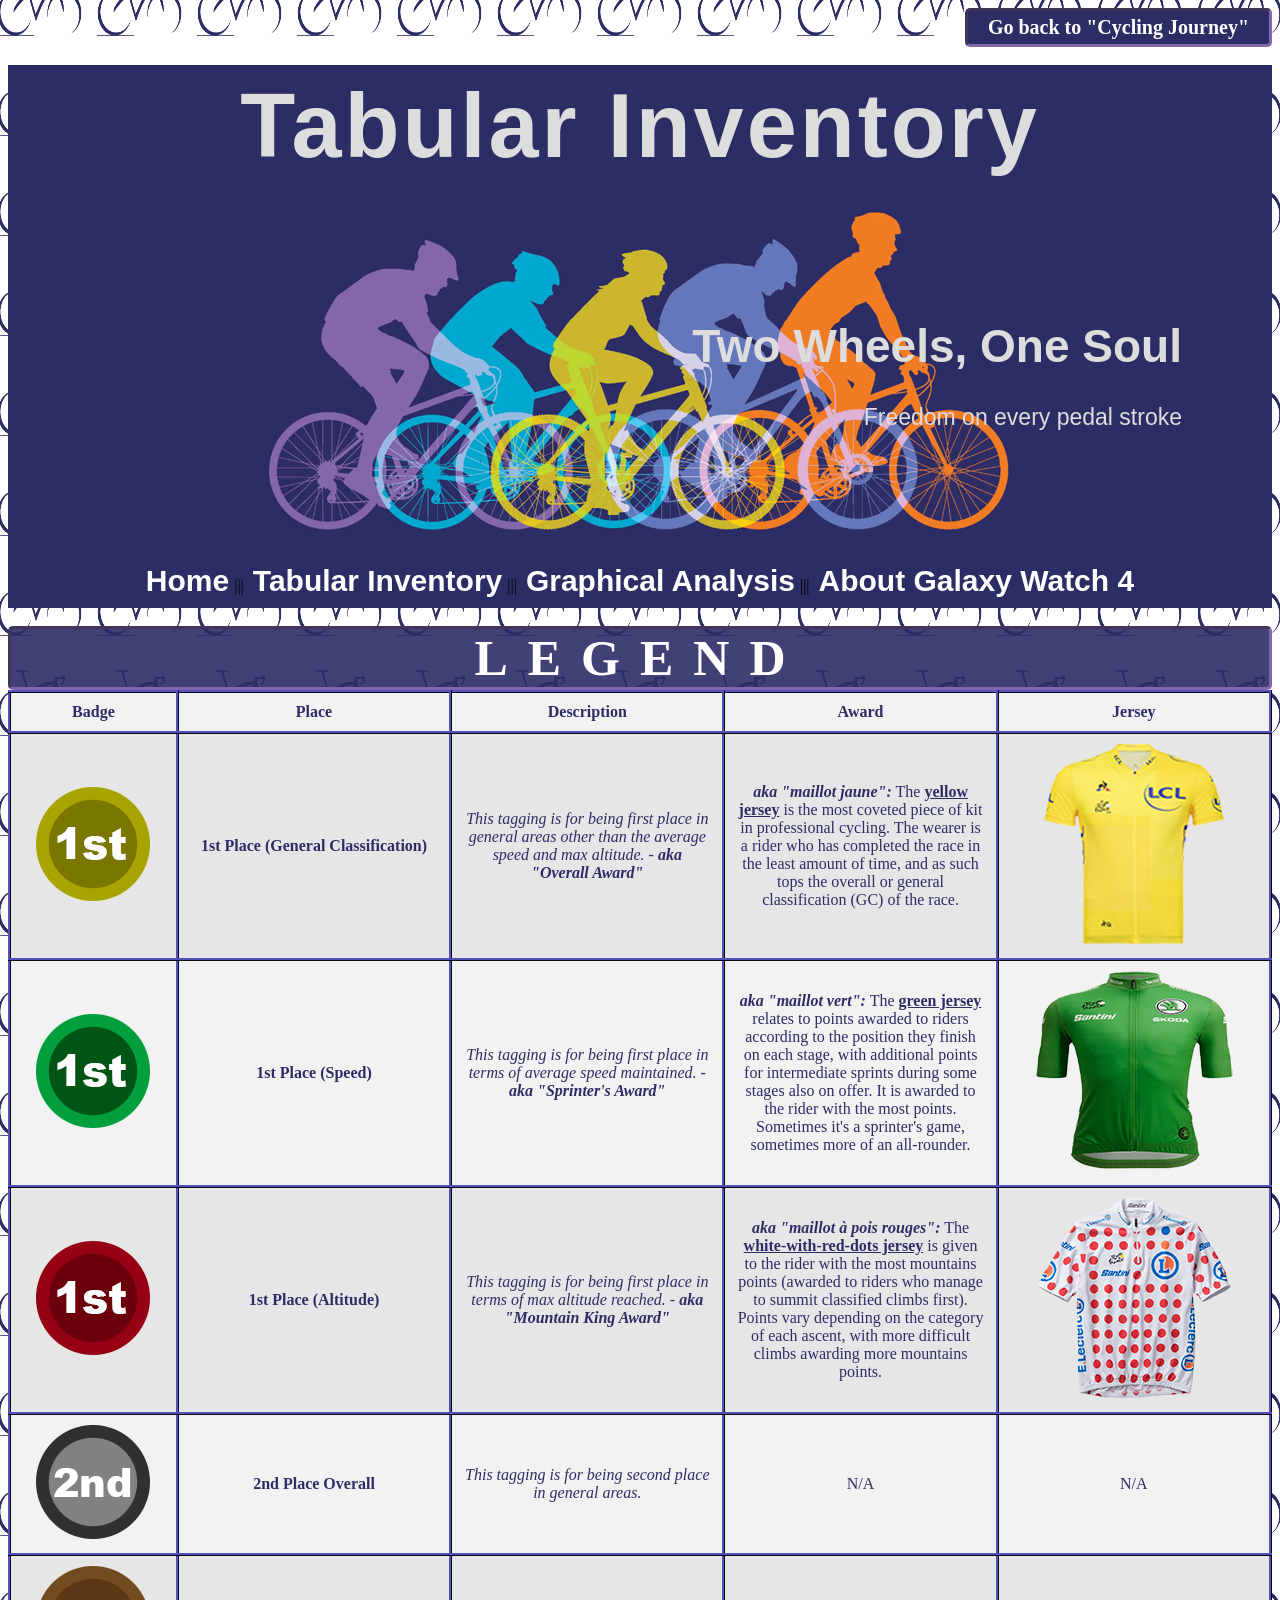
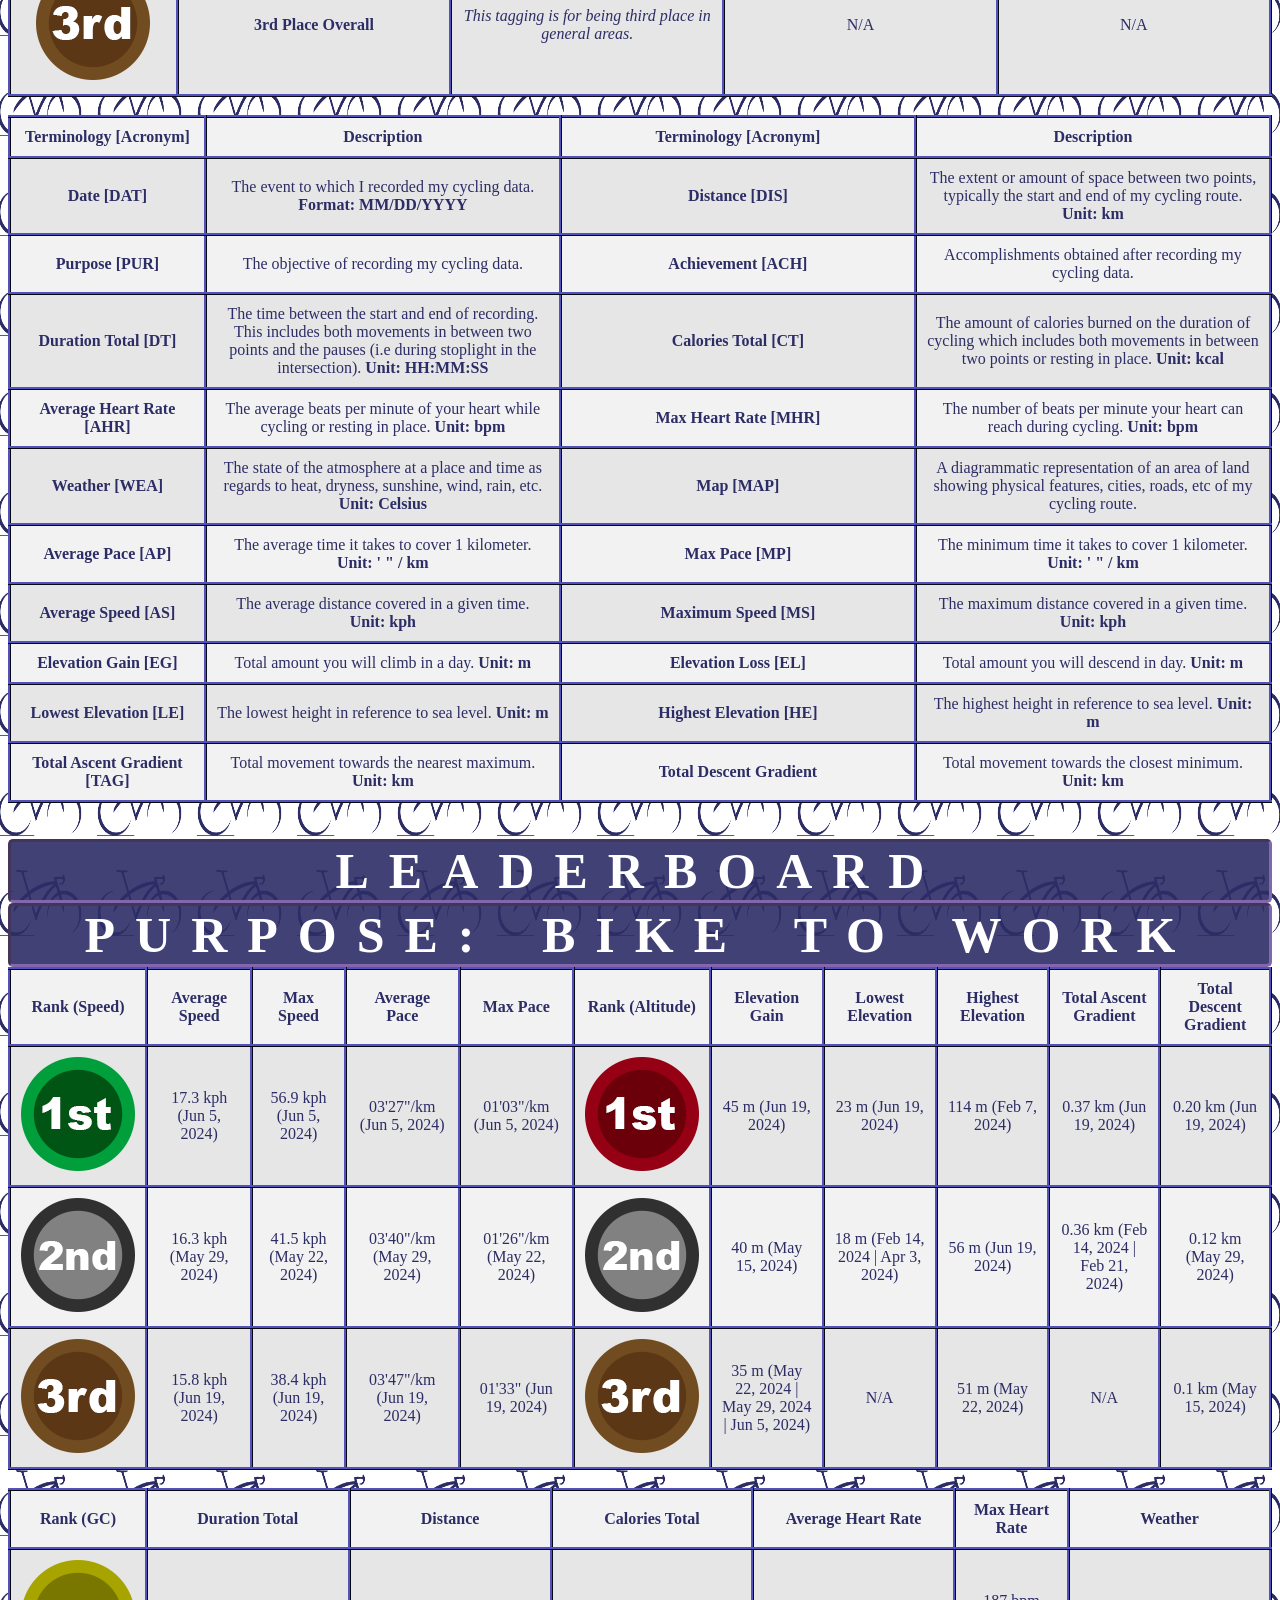
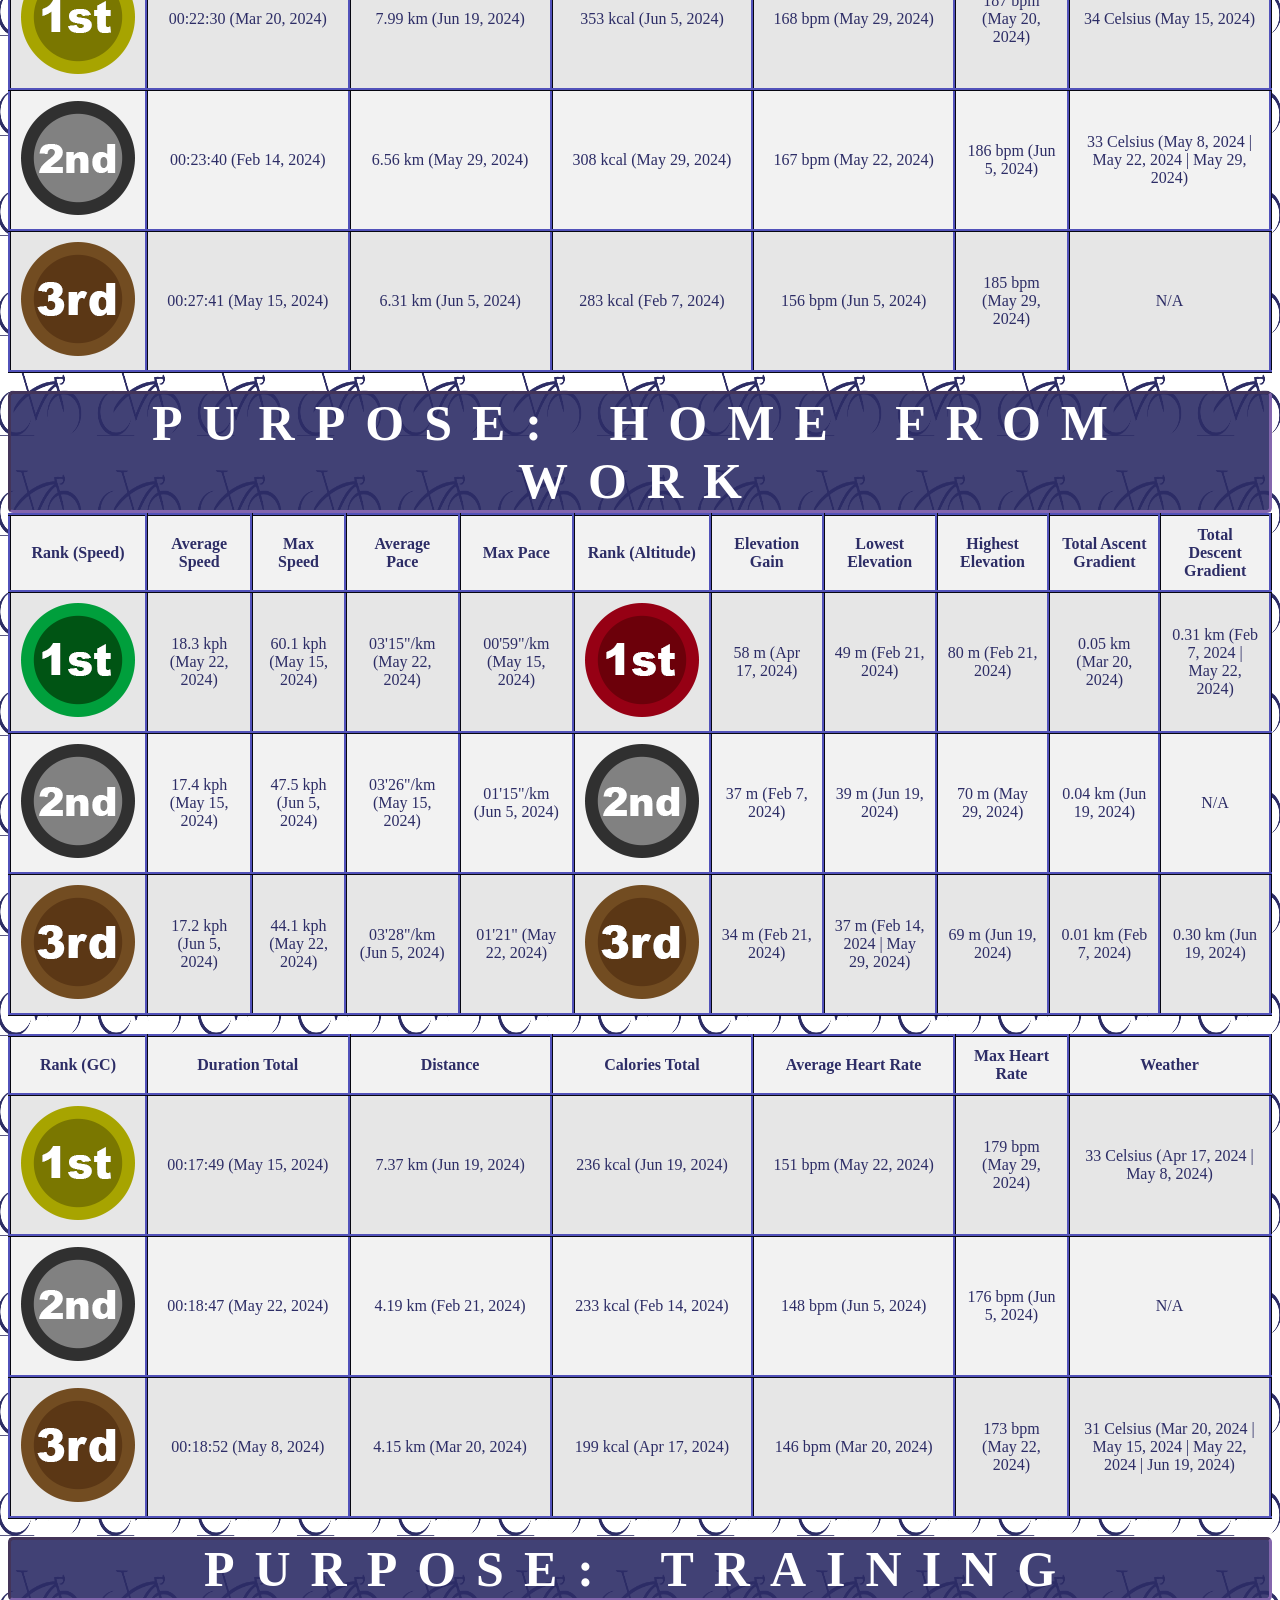
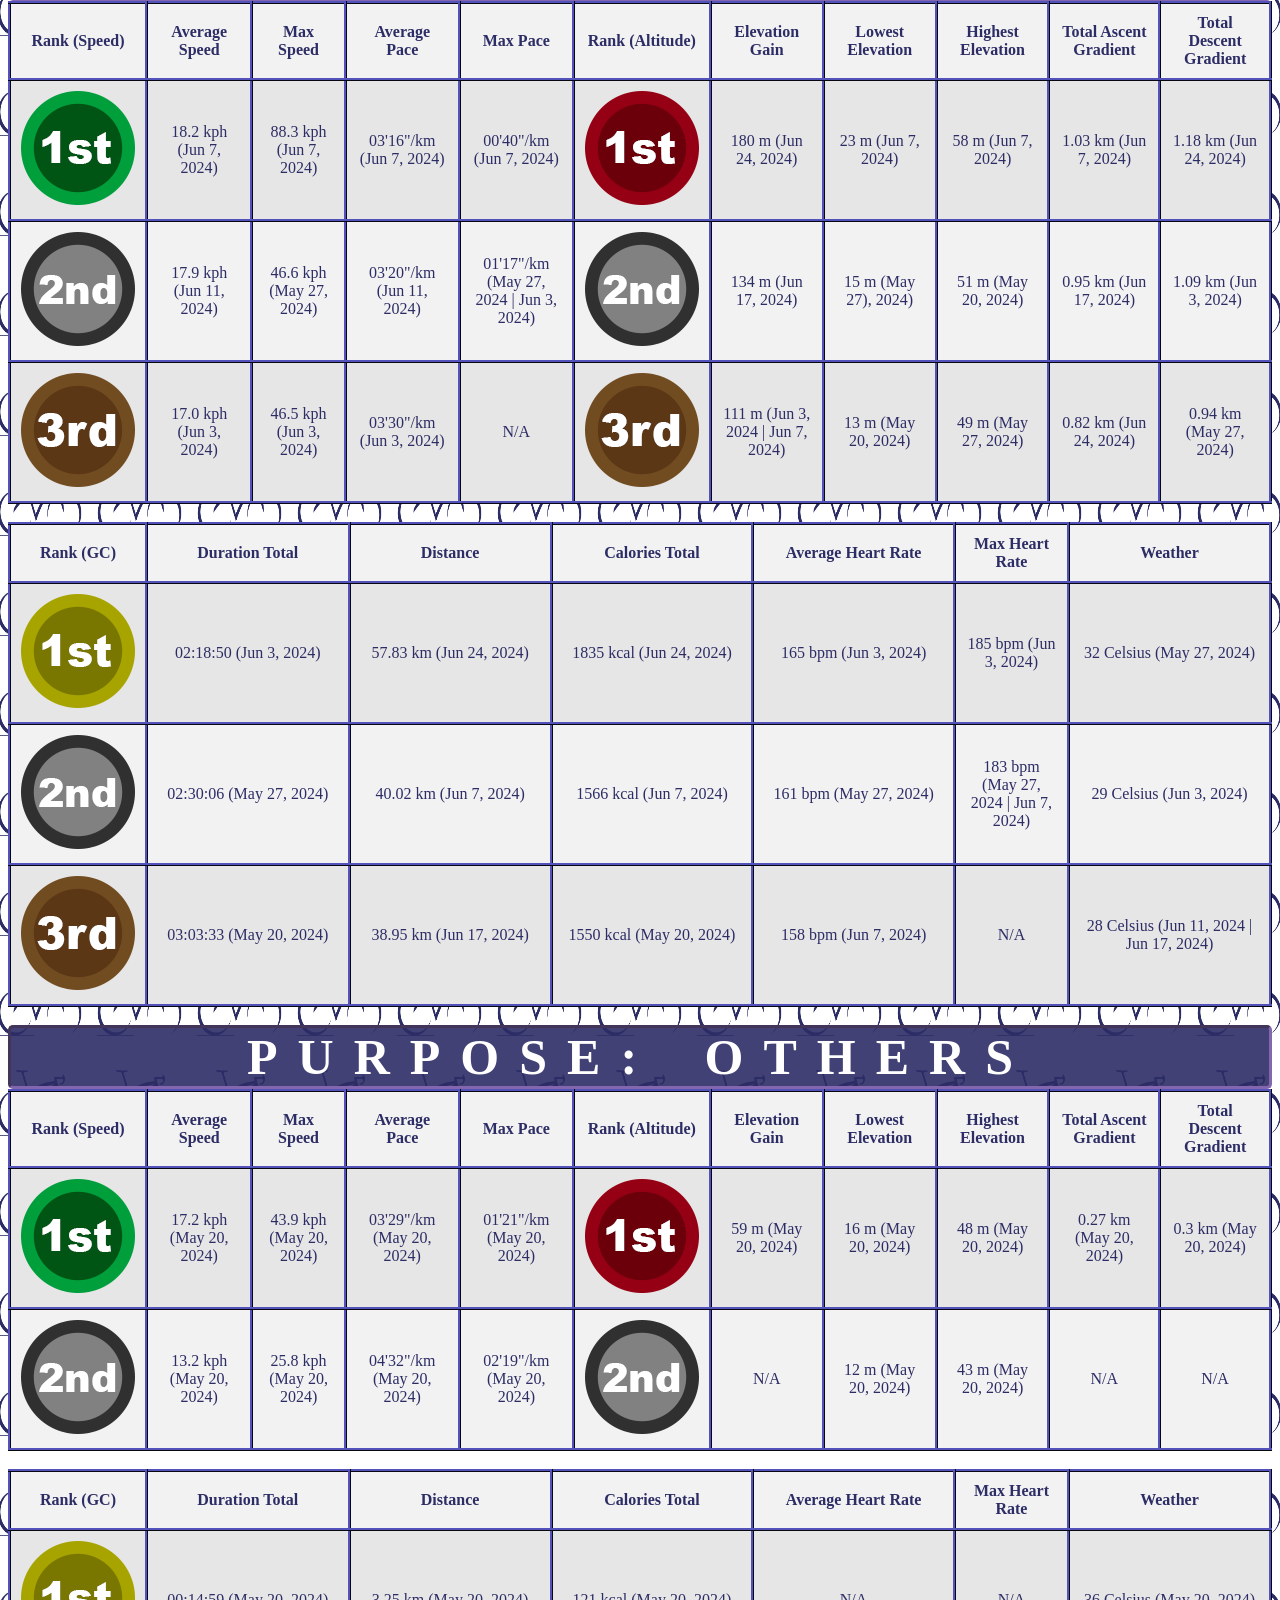
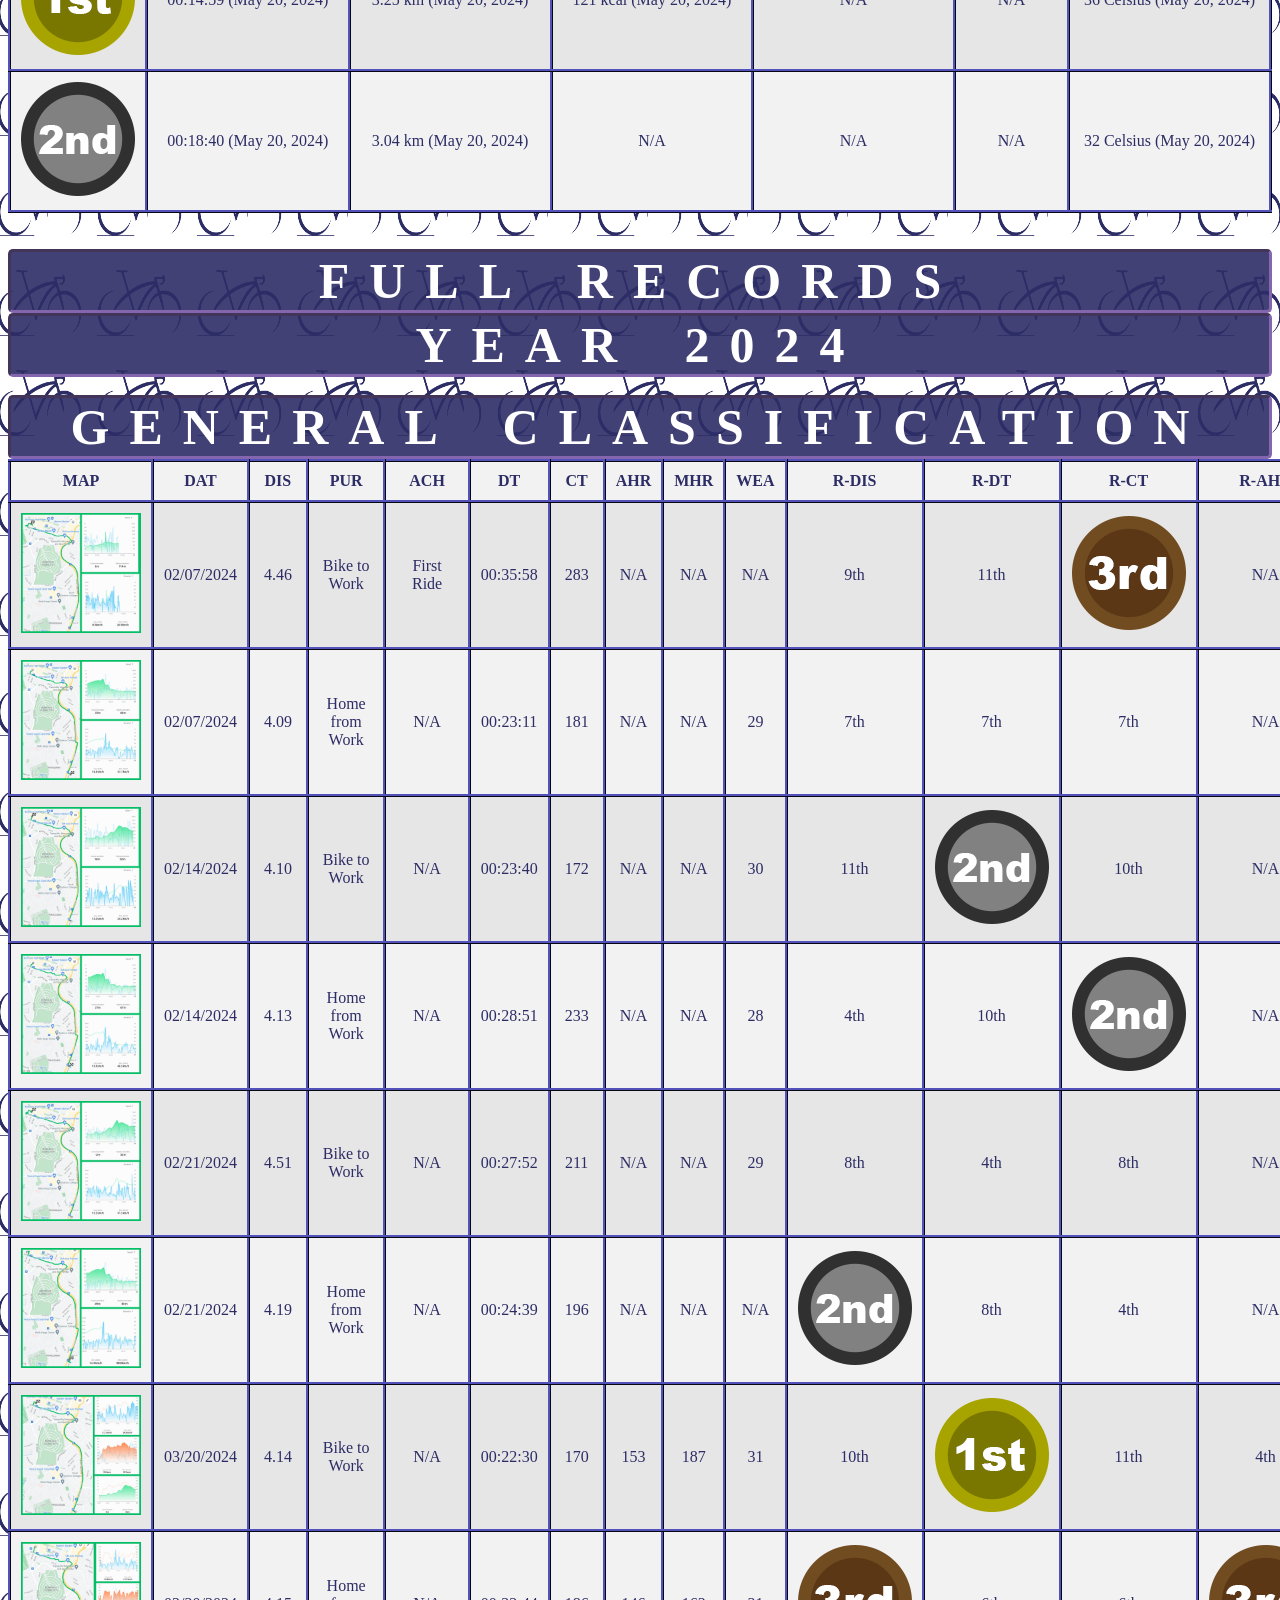
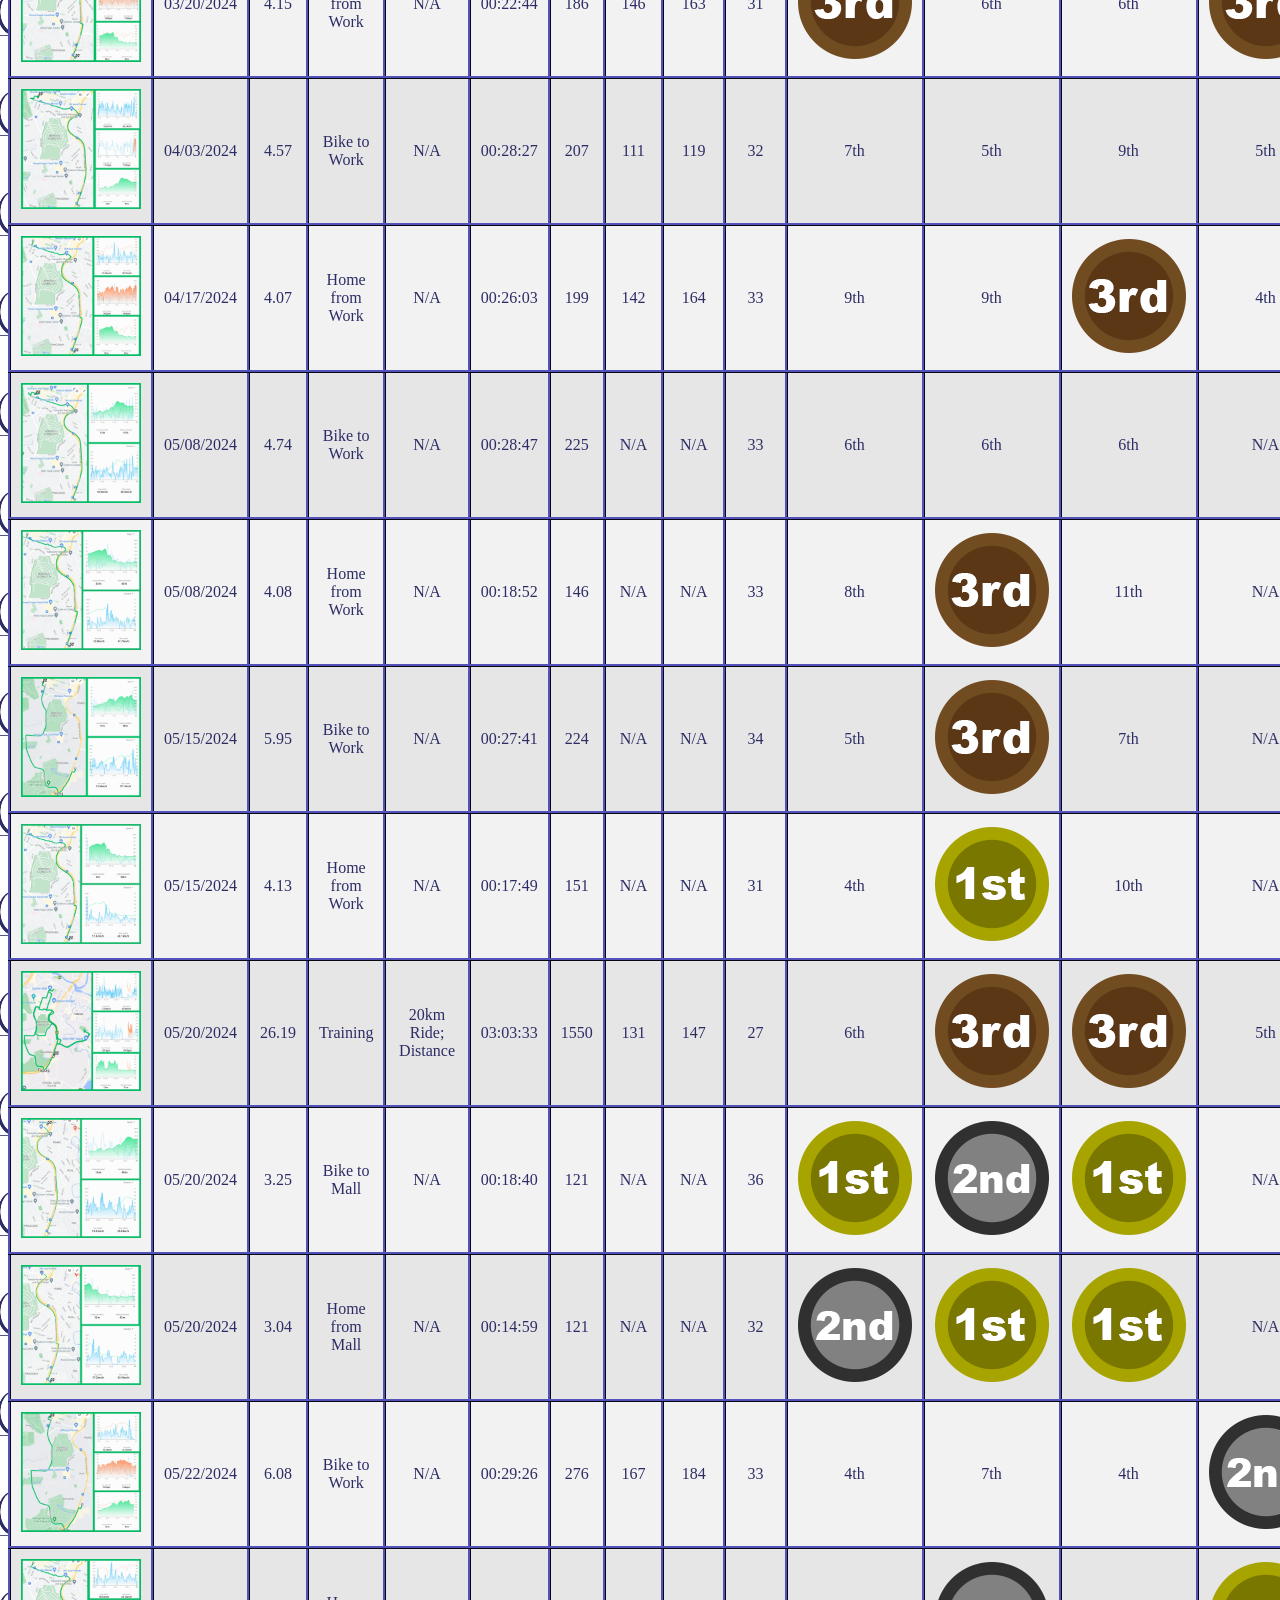
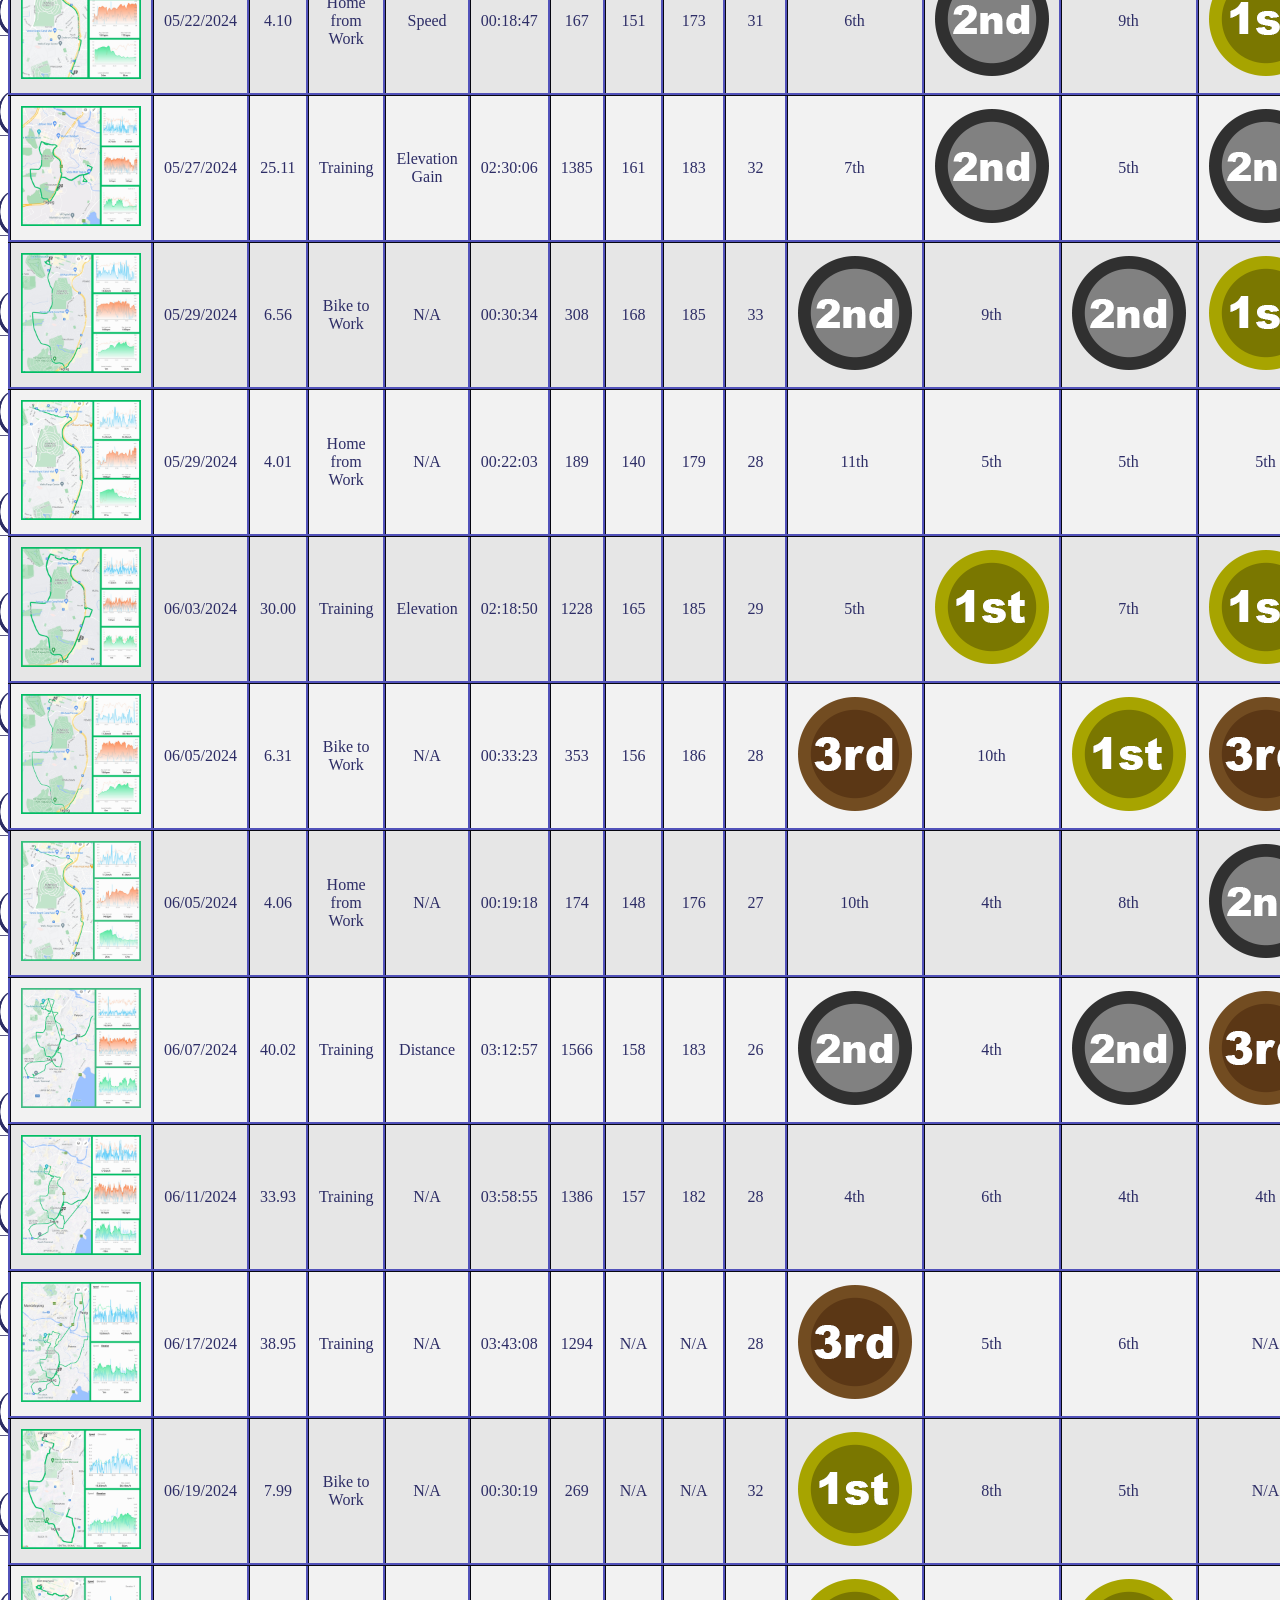
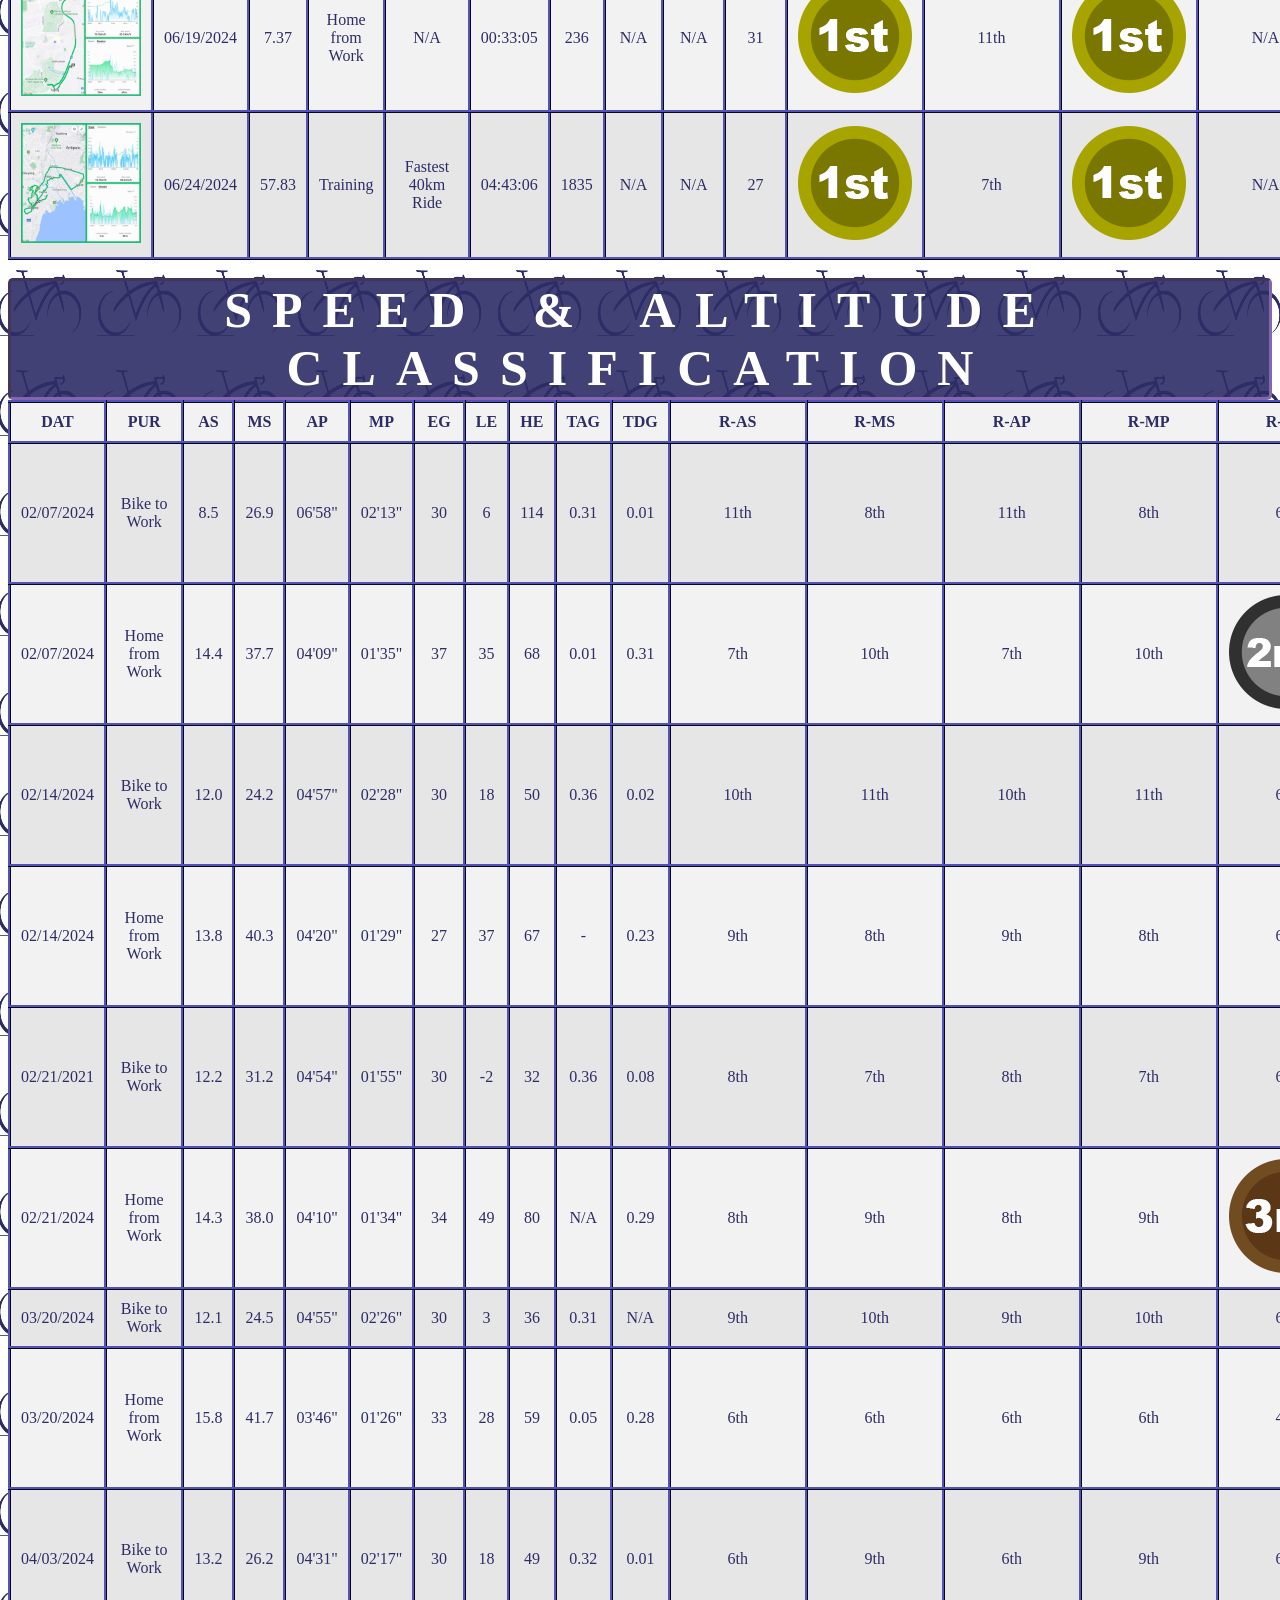
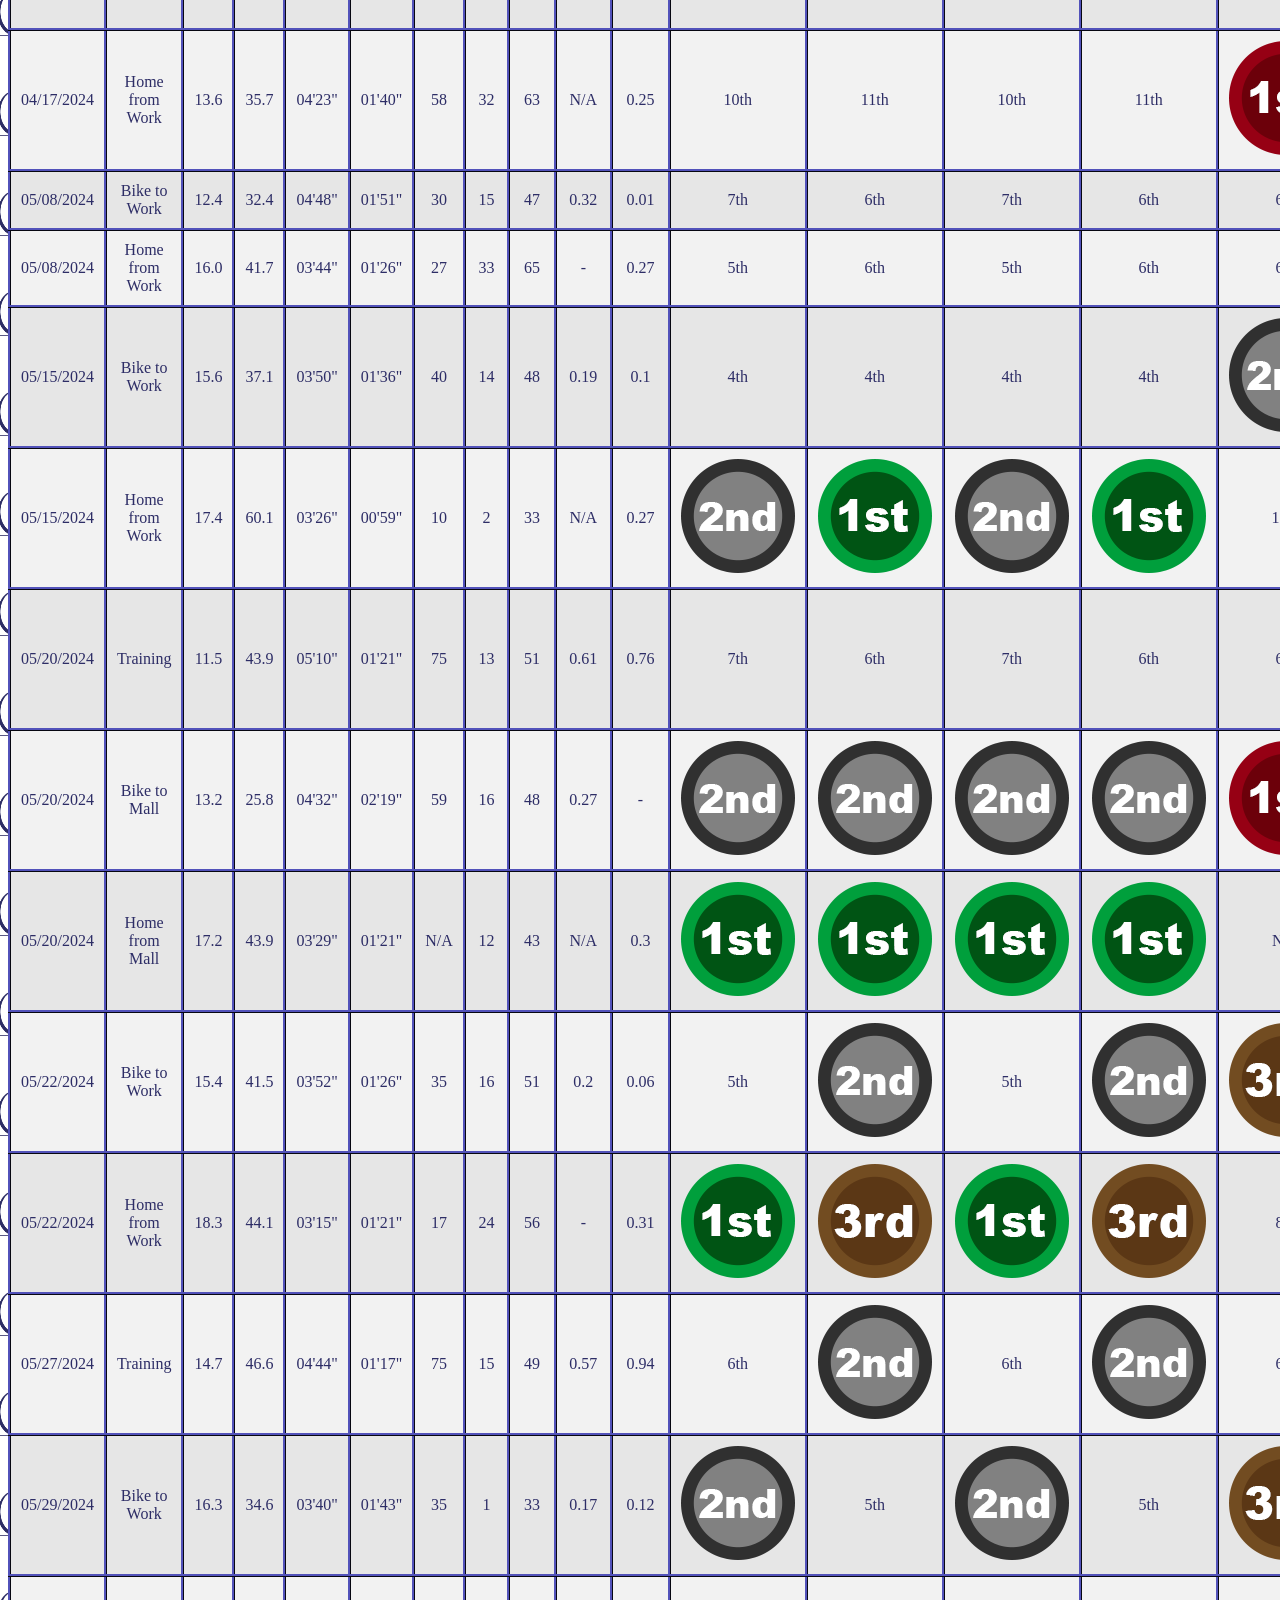
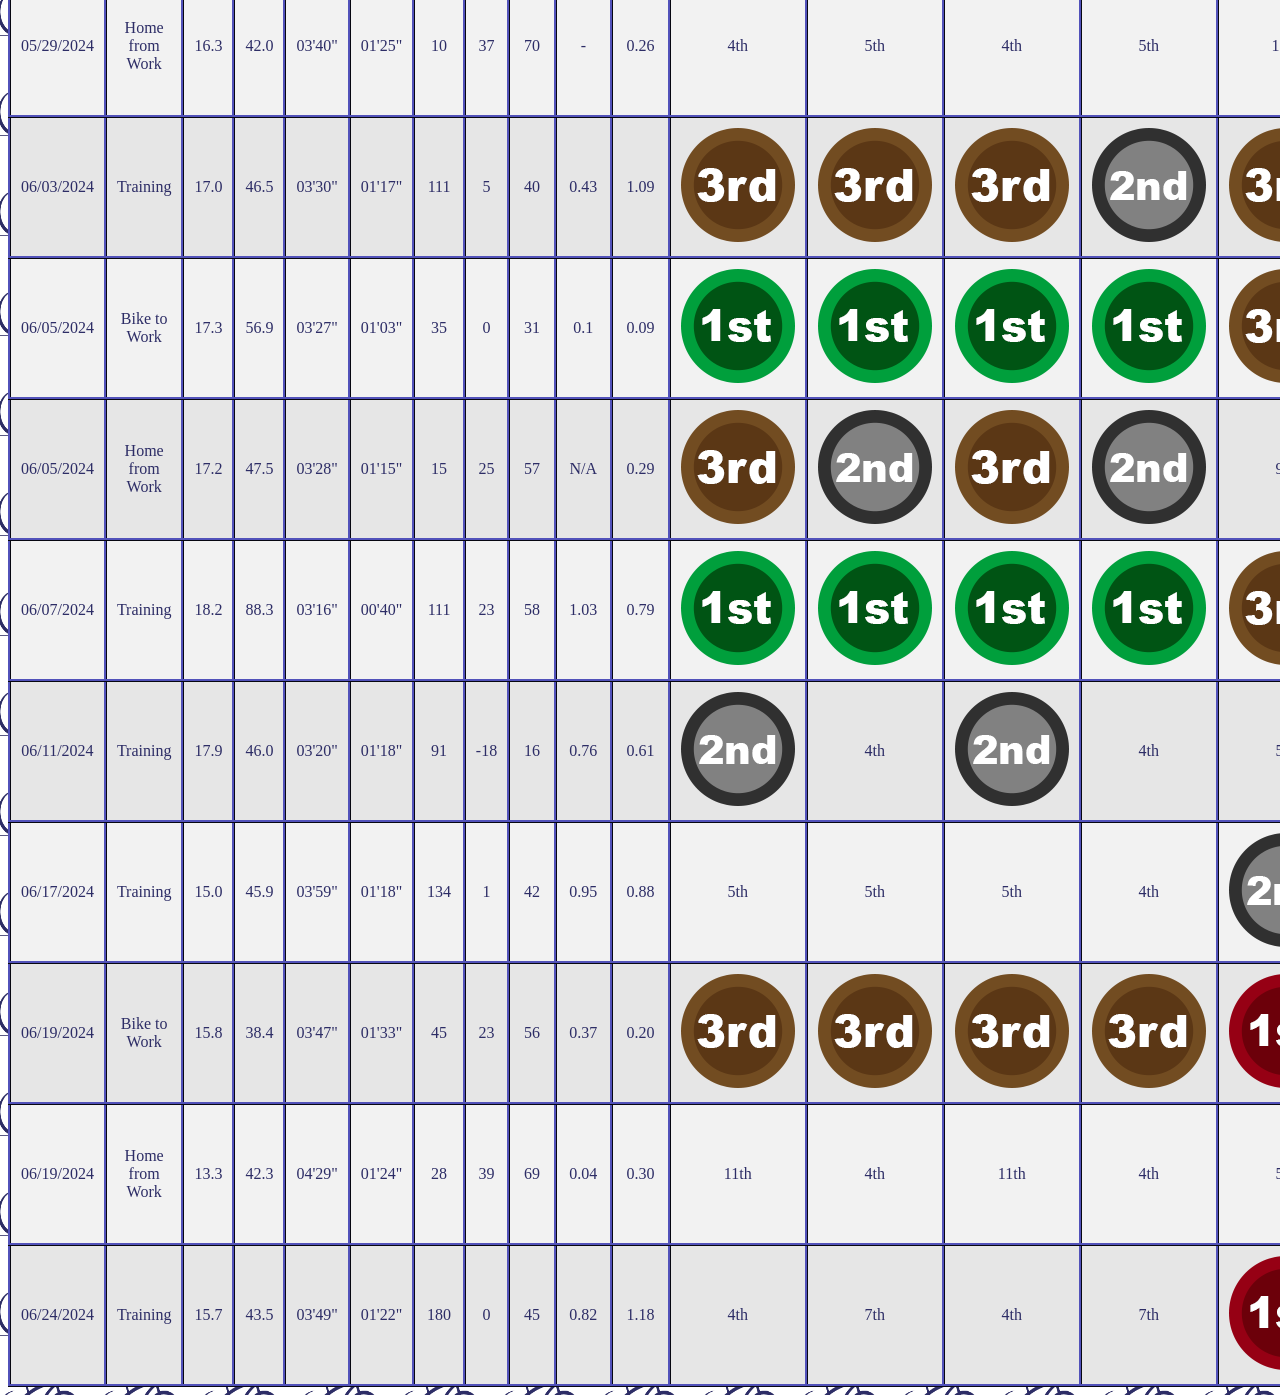
==== commit 409d99f5: "Update index.html" ====
--- a/index.html
+++ b/index.html
@@ -12,6 +12,7 @@
   <!-- 07/25/2024 Update: Accomplishing Year 2024 table-->
   <!-- 07/26/2024 Update: Continuing Year 2024 table; Added terminologies/acronyms and definitions of the parameters calculated in the legends section-->
   <!-- 07/27/2024 Update: Continuing Year 2024 tables @ 05/22/2024-->
+  <!-- 07/31/2024 Update: Added href to Tabular Inventory-->
 
 <!DOCTYPE html>
 <html lang="en">
@@ -25,7 +26,7 @@
 <div class="full-img" id="fullImgBox"><img src="01032024 P1.png" id="fullImg"><span onclick="closeFullImg()">Close</span></div>
 <nav class="menu">
   <ul><li><a href="https://mjamontano.github.io/GalaxyWatch4_Home/">Home</a></li><li>|||</li>
-    <li><a href="#">Tabular Inventory</a></li><li>|||</li>
+    <li><a href="https://mjamontano.github.io/Galaxy_Watch4-Tabular_Inventory/">Tabular Inventory</a></li><li>|||</li>
     <li><a href="#">Graphical Analysis</a></li><li>|||</li>
     <li><a href="https://www.samsung.com/global/galaxy/galaxy-watch4/#KV">About Galaxy Watch 4</a></li>
   </ul>
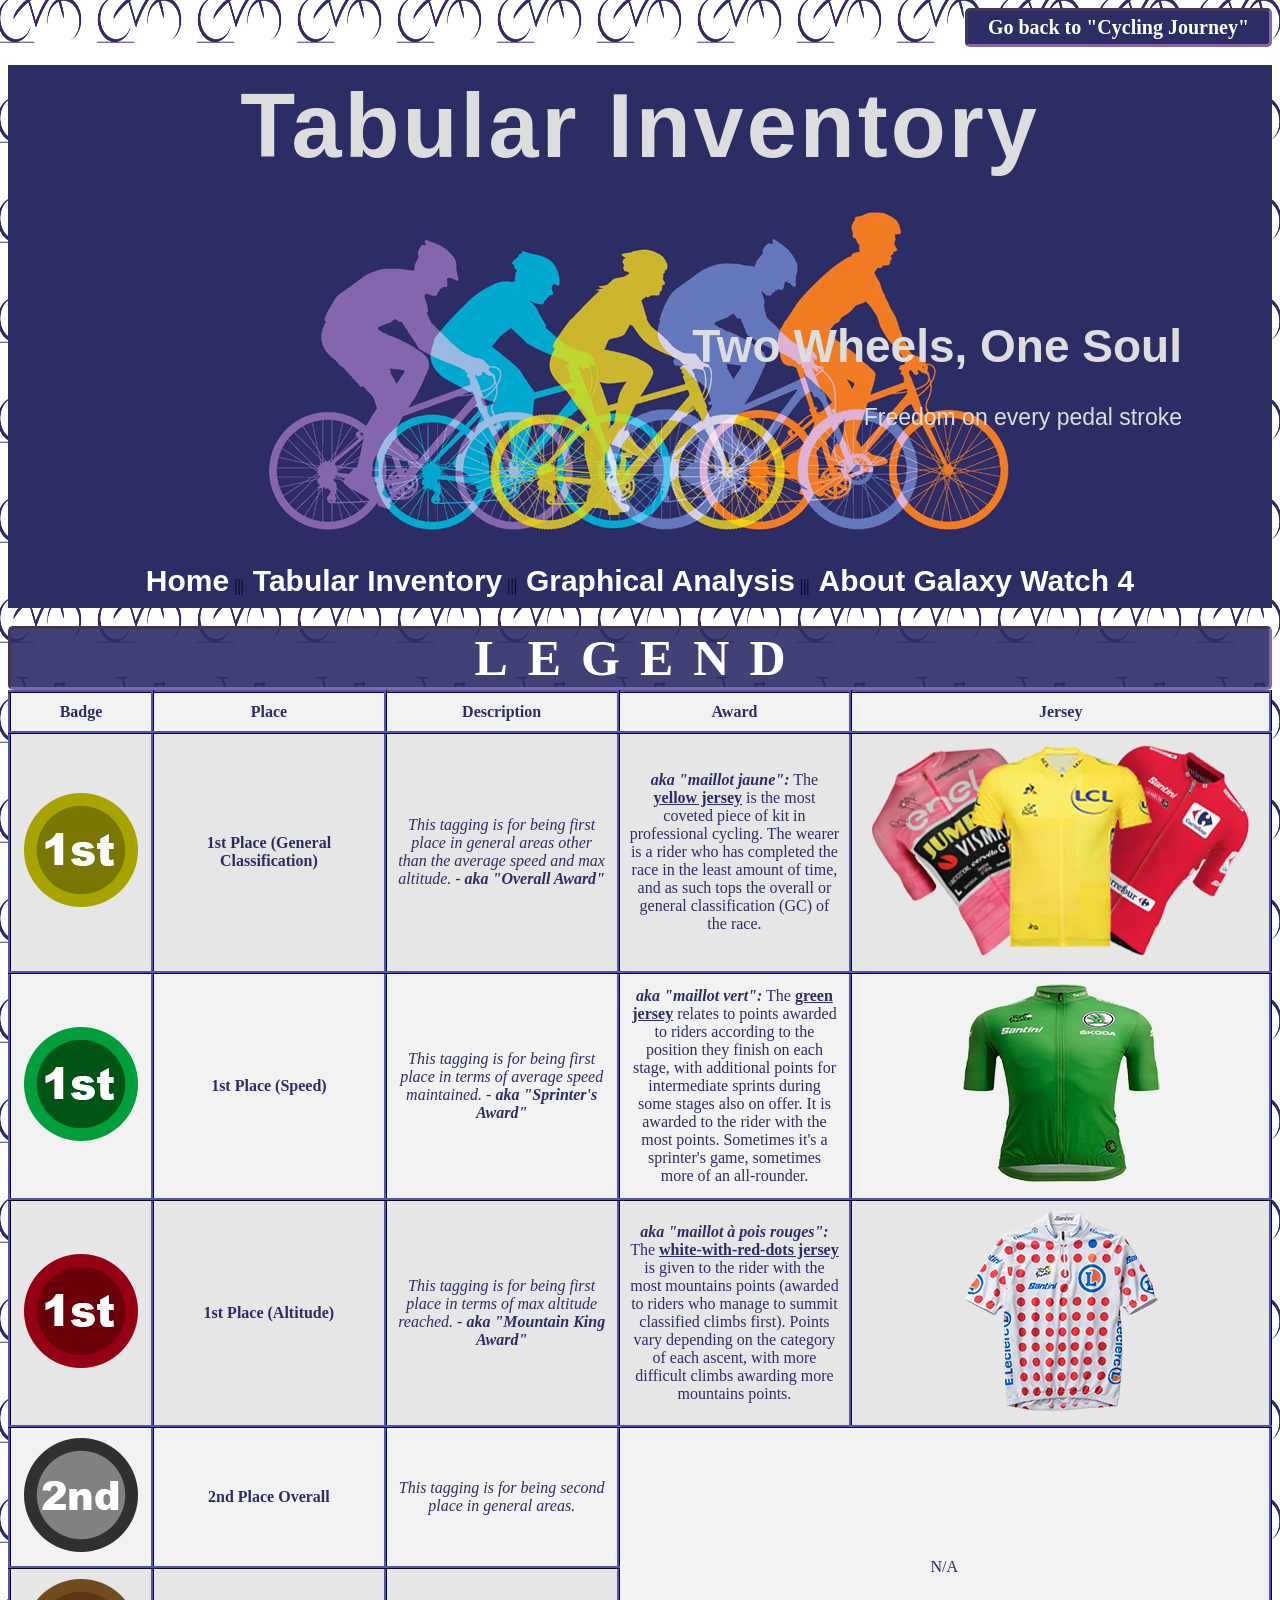
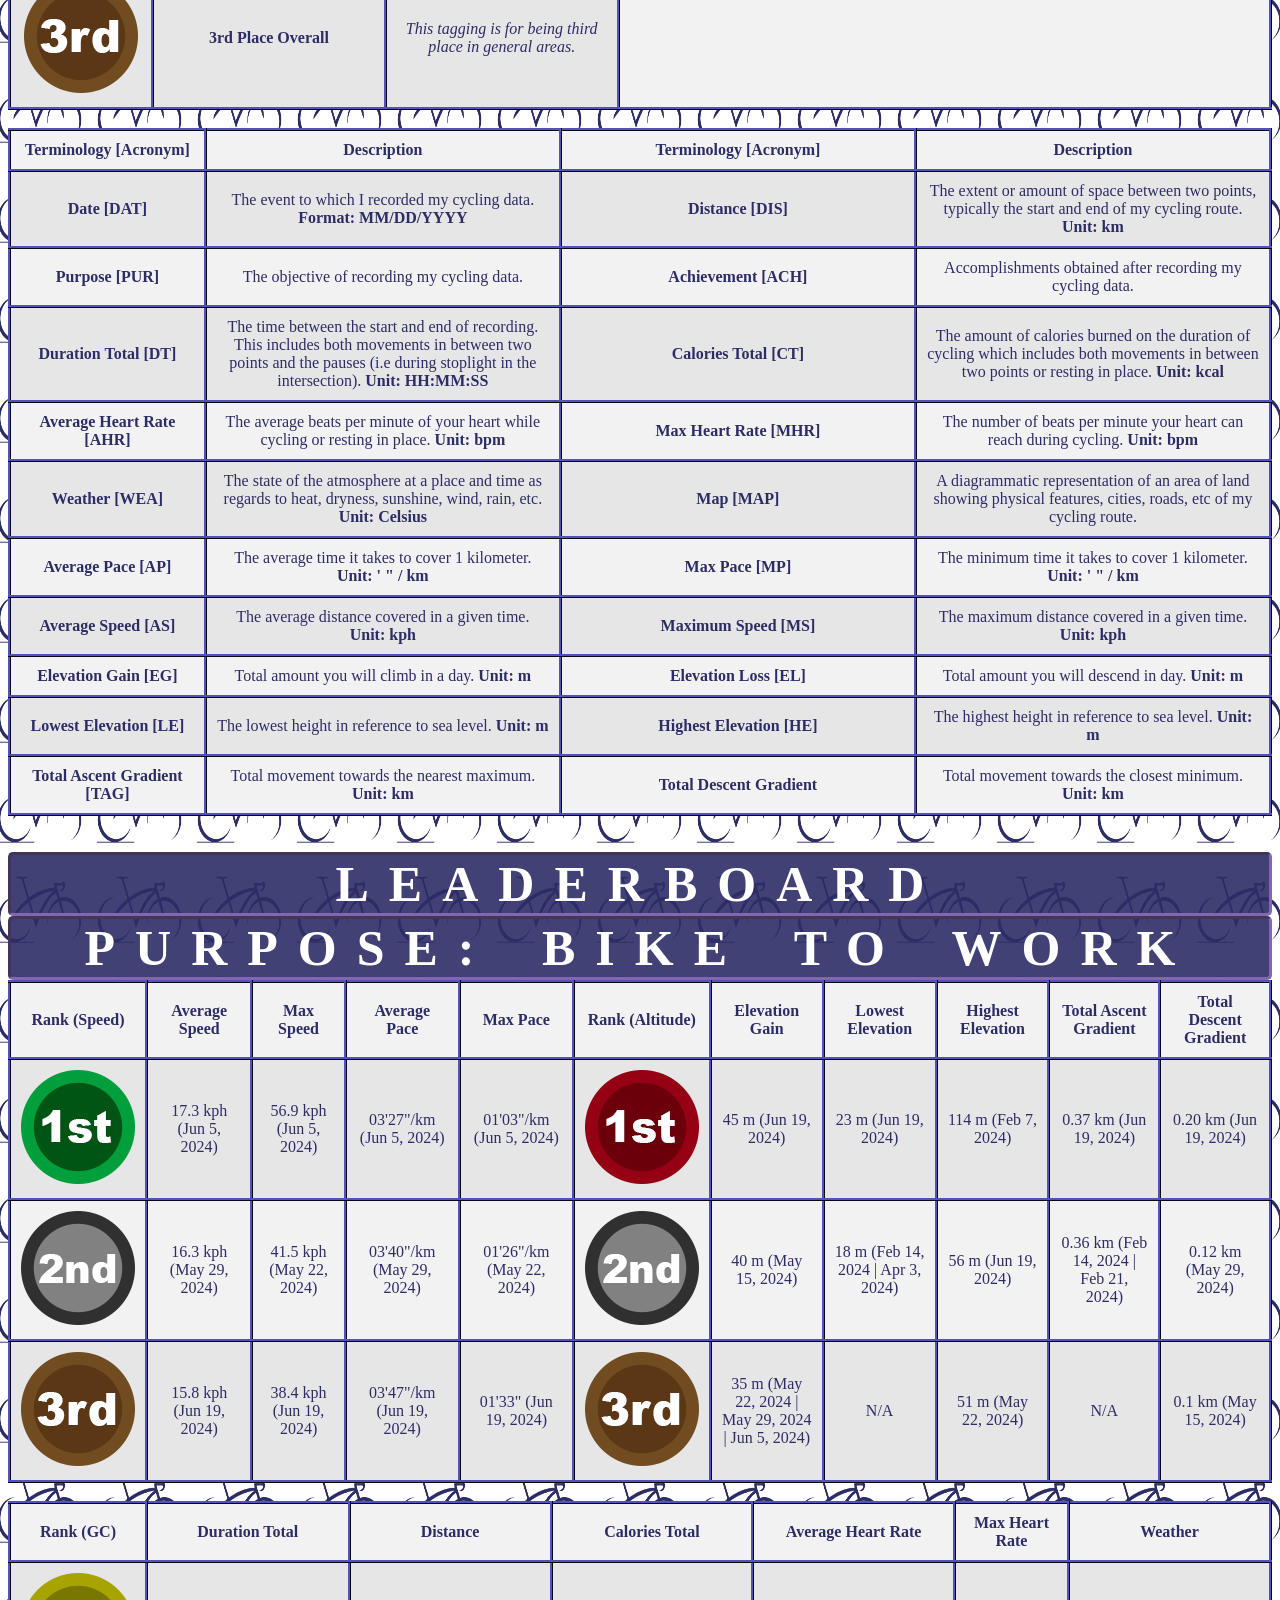
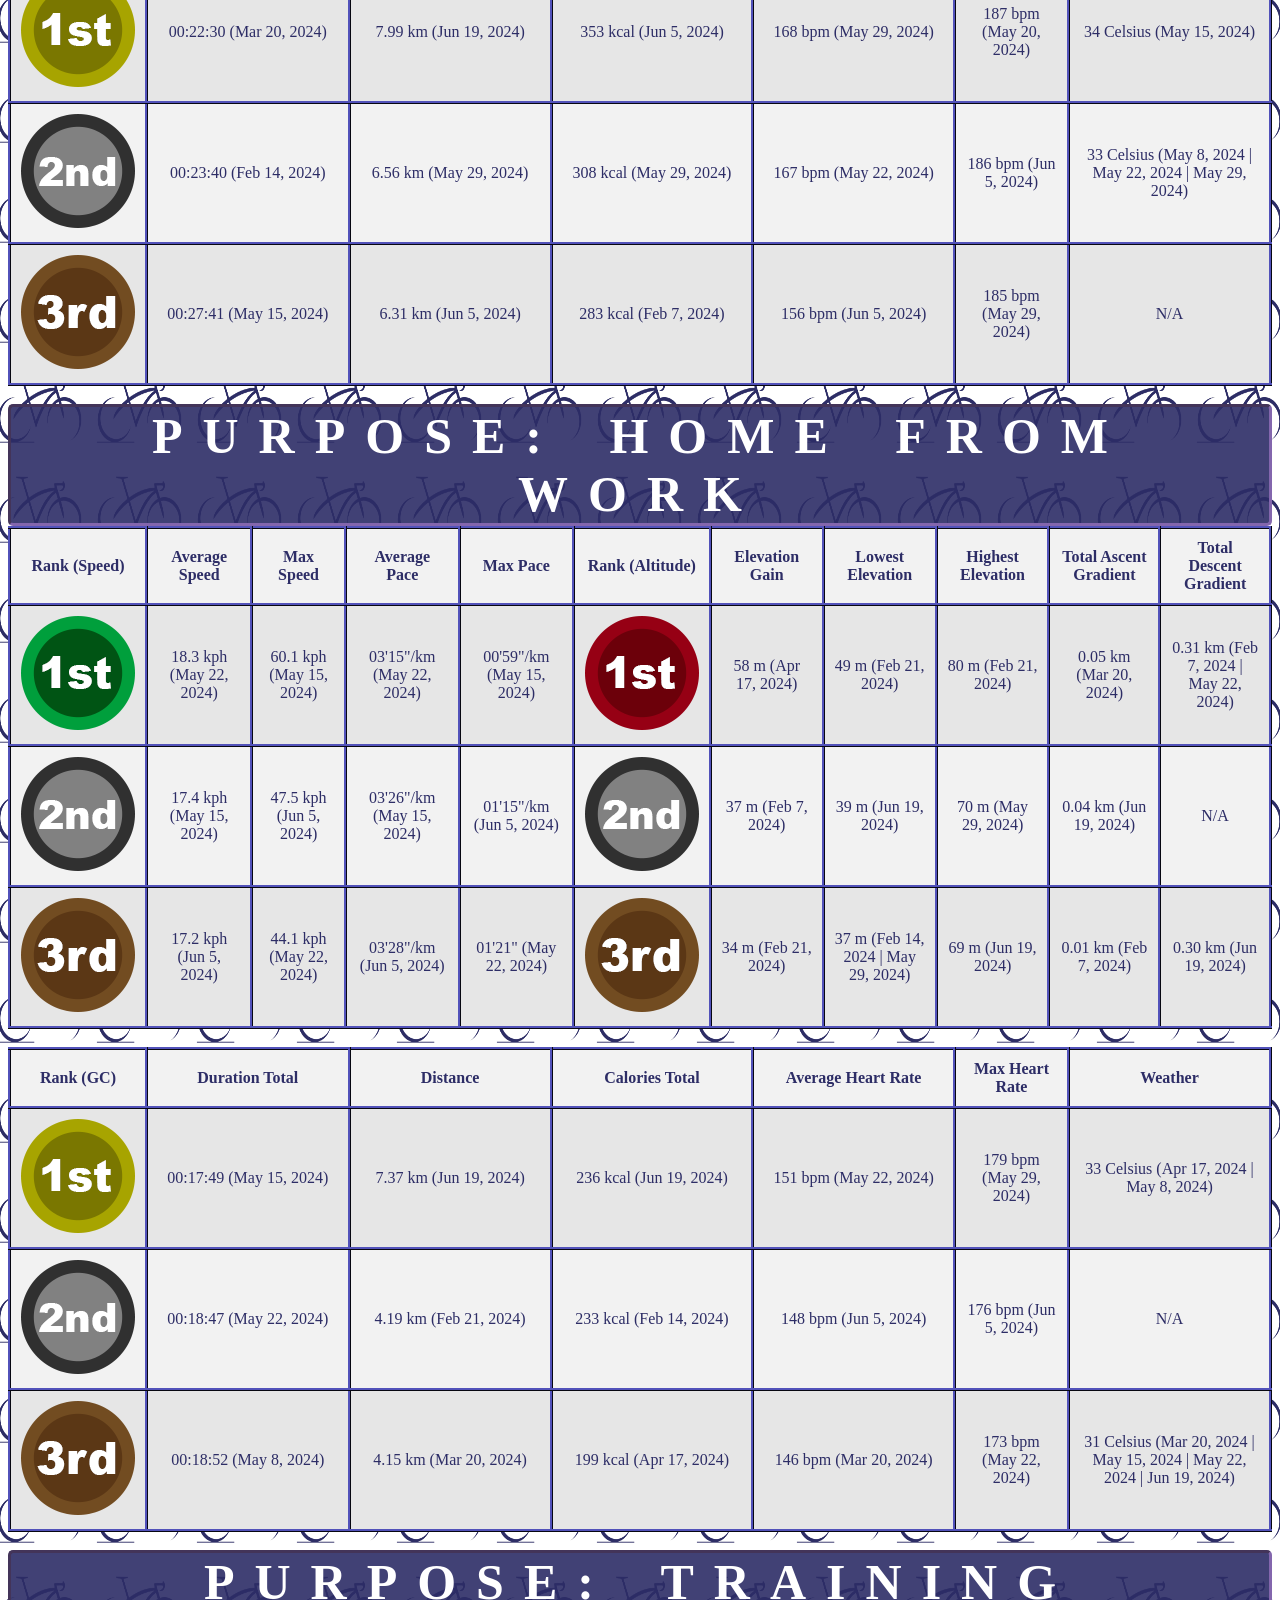
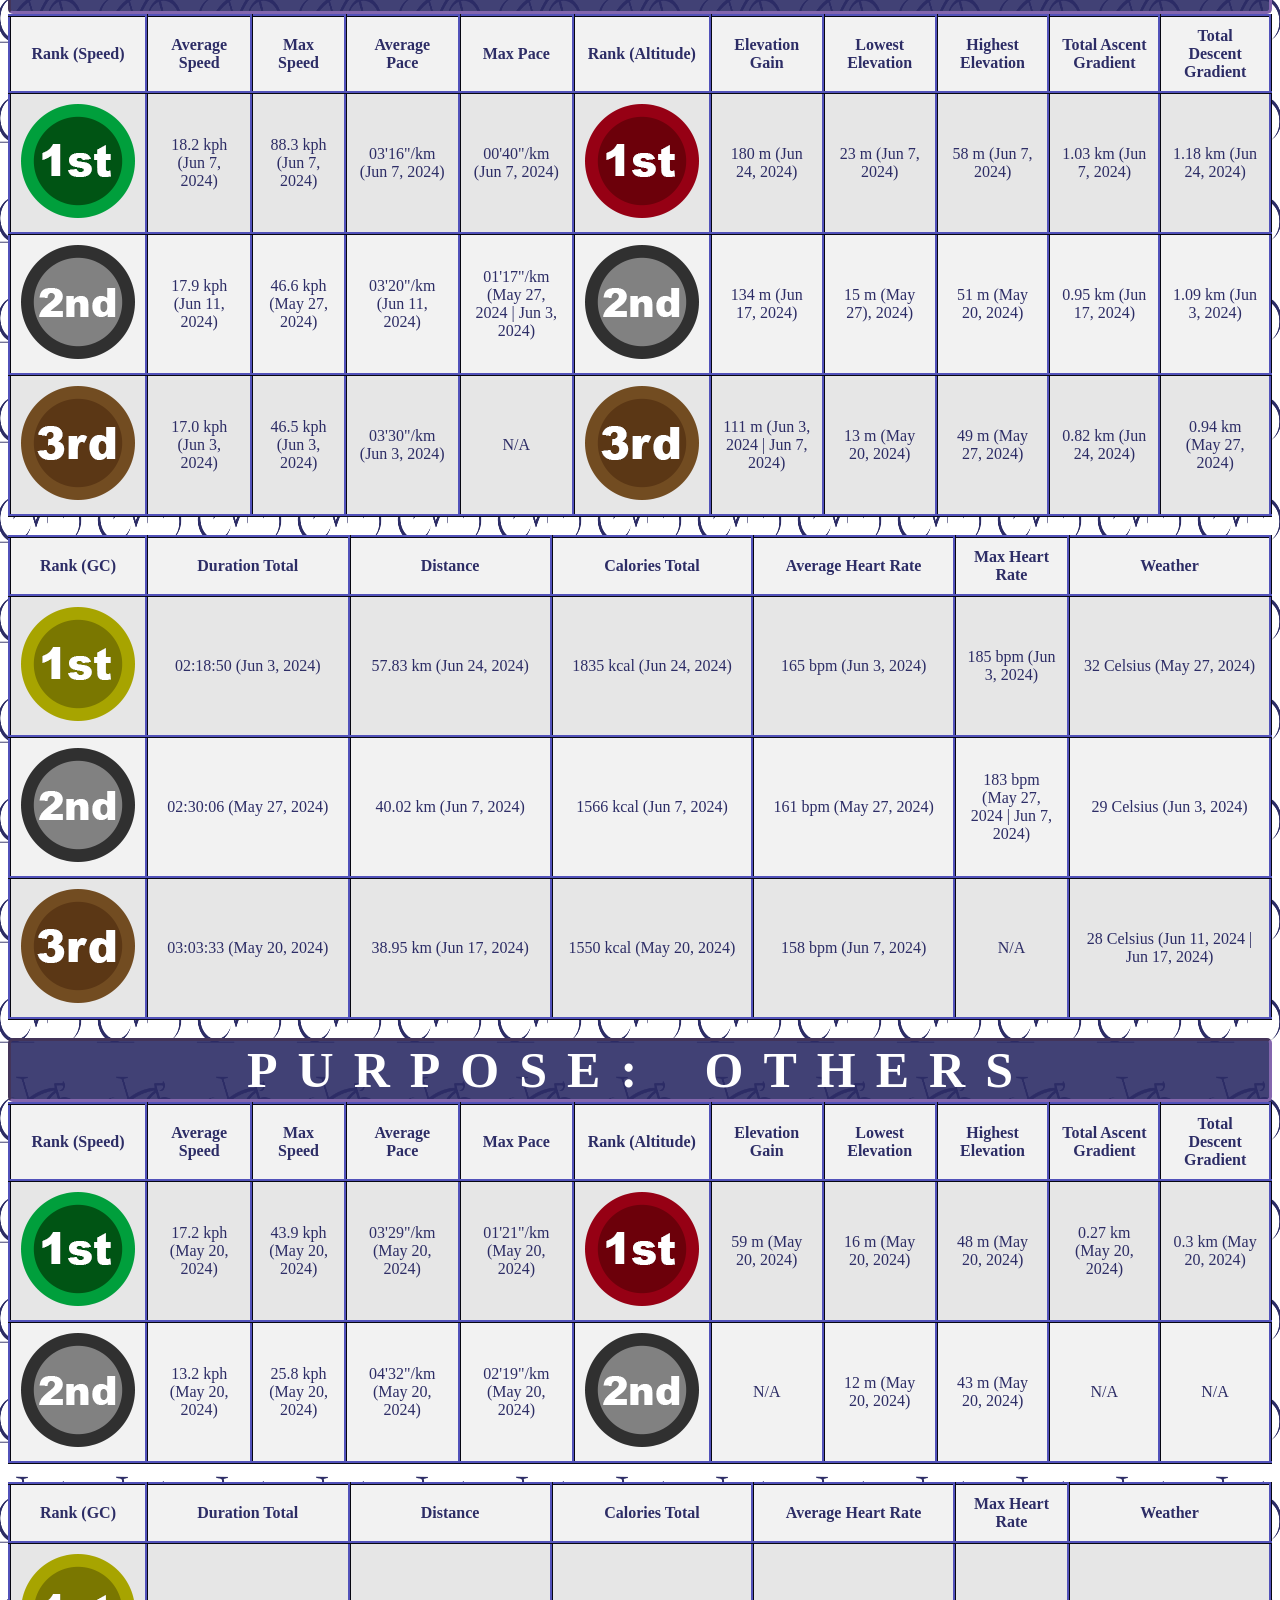
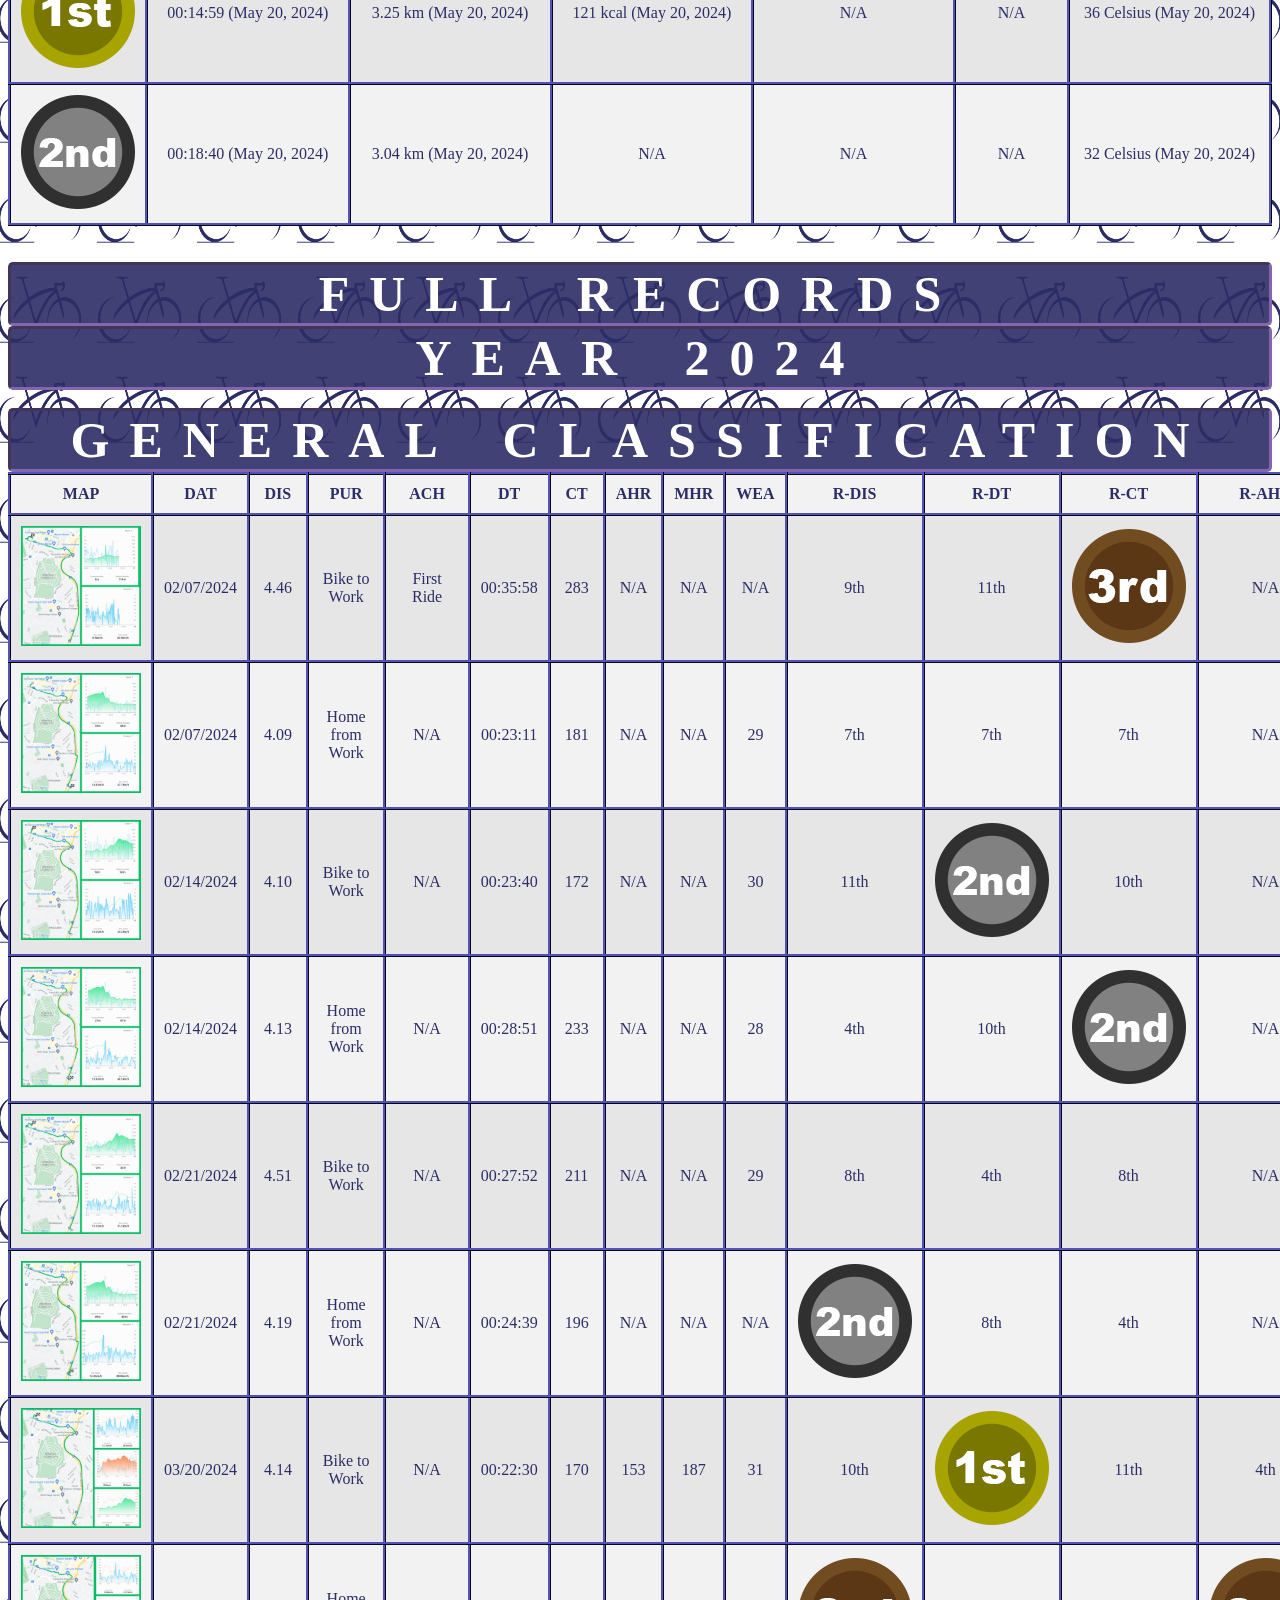
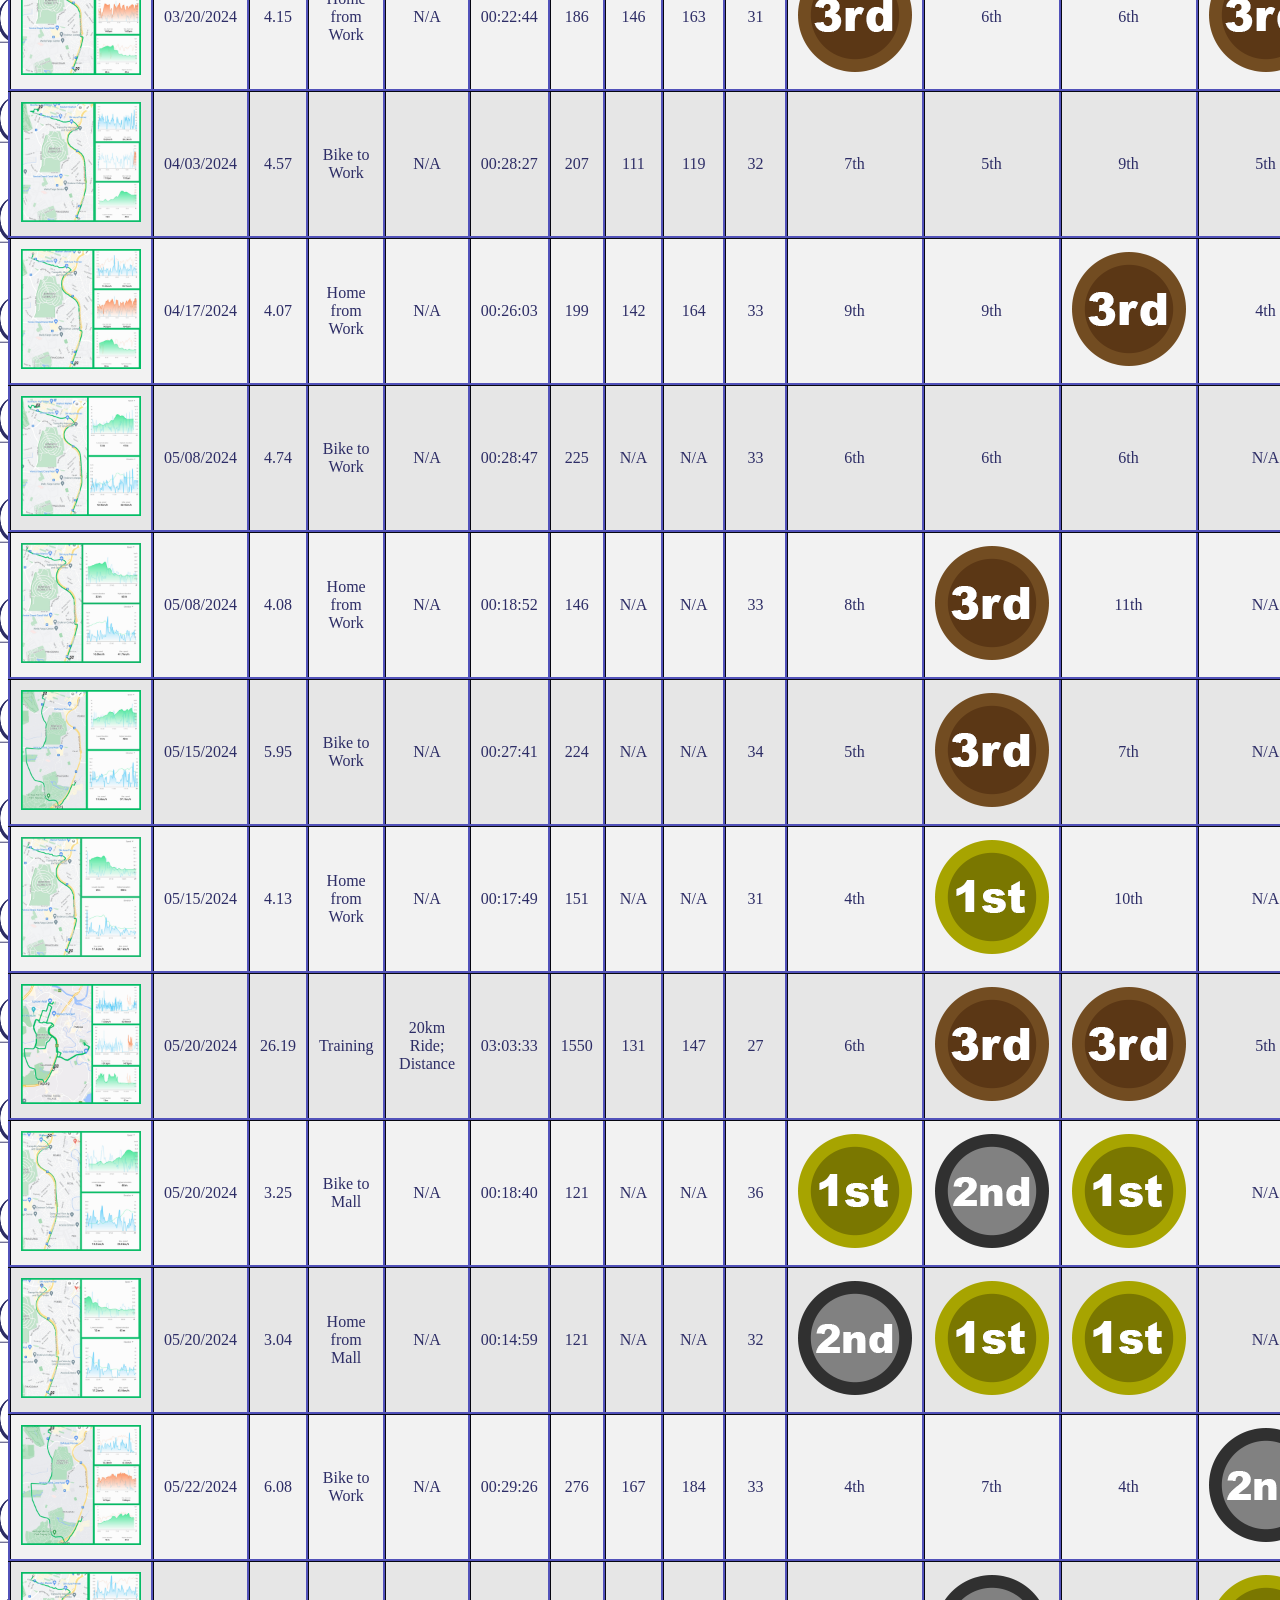
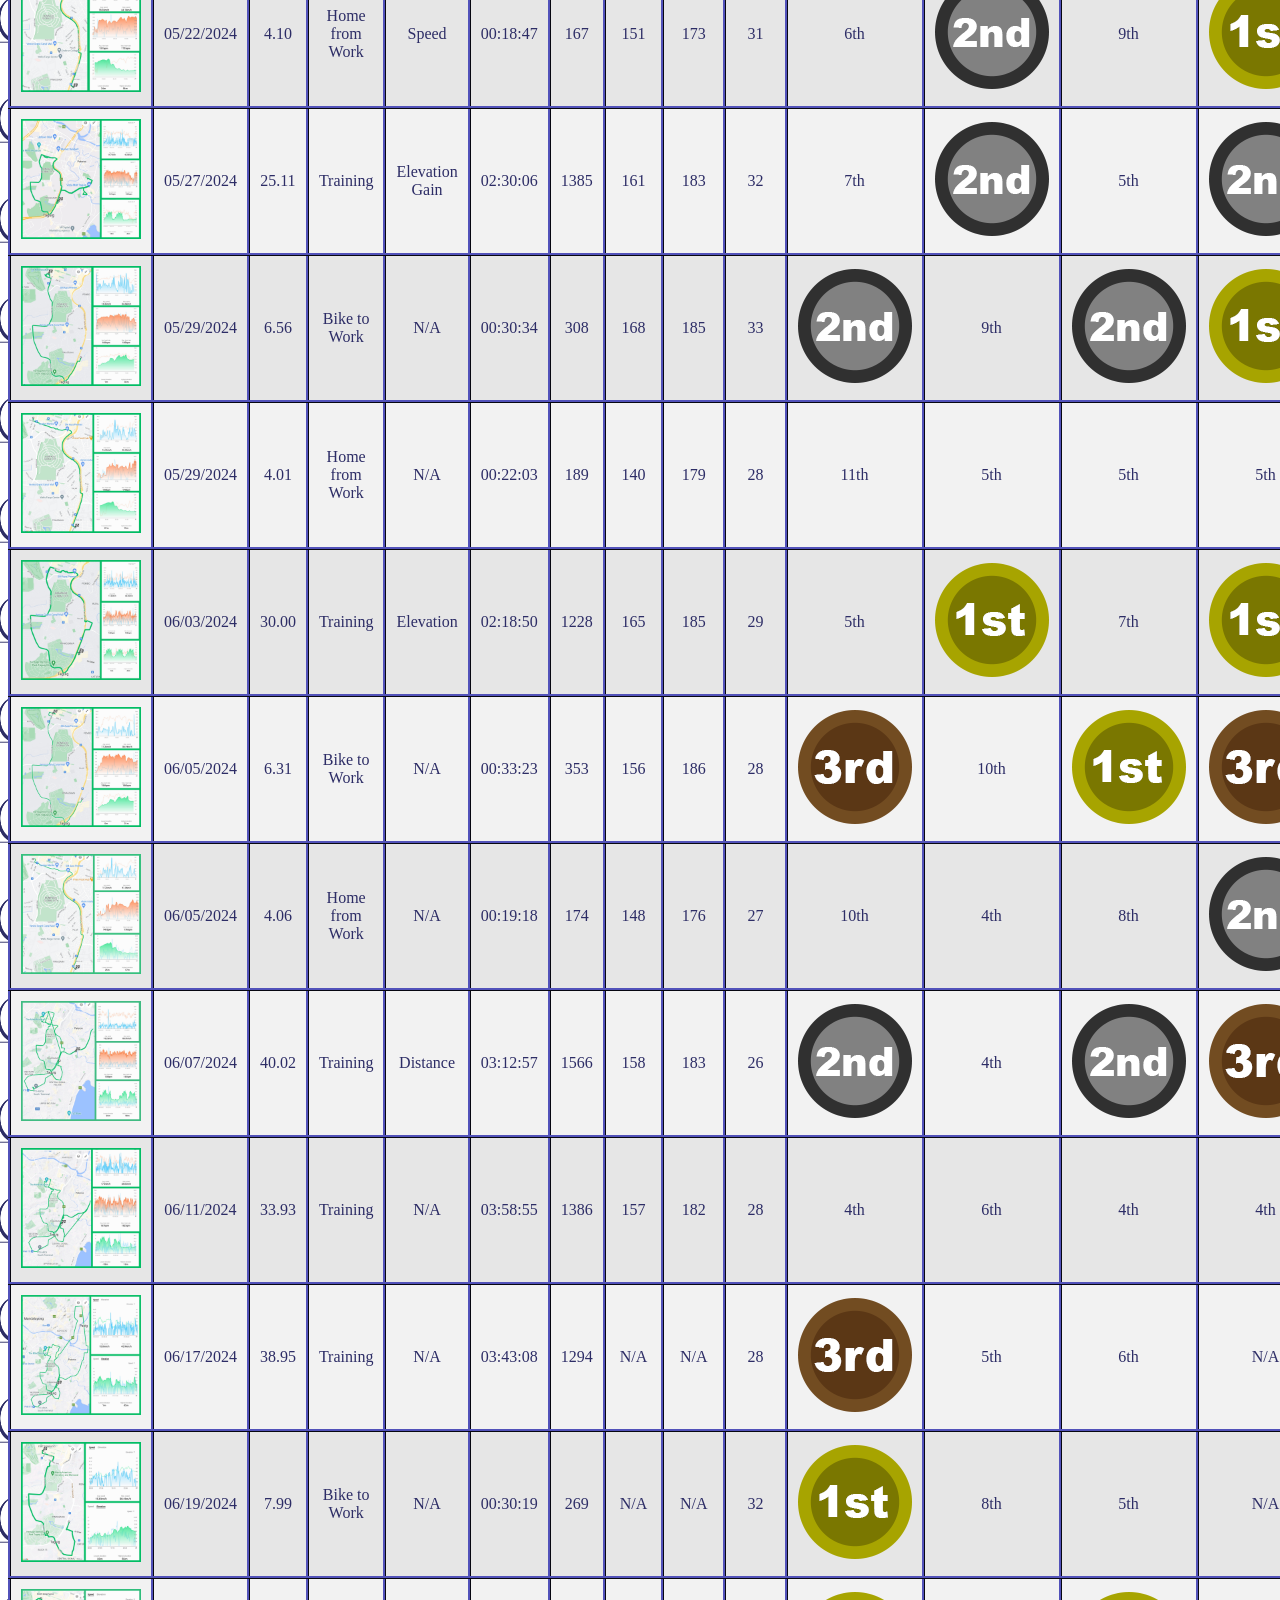
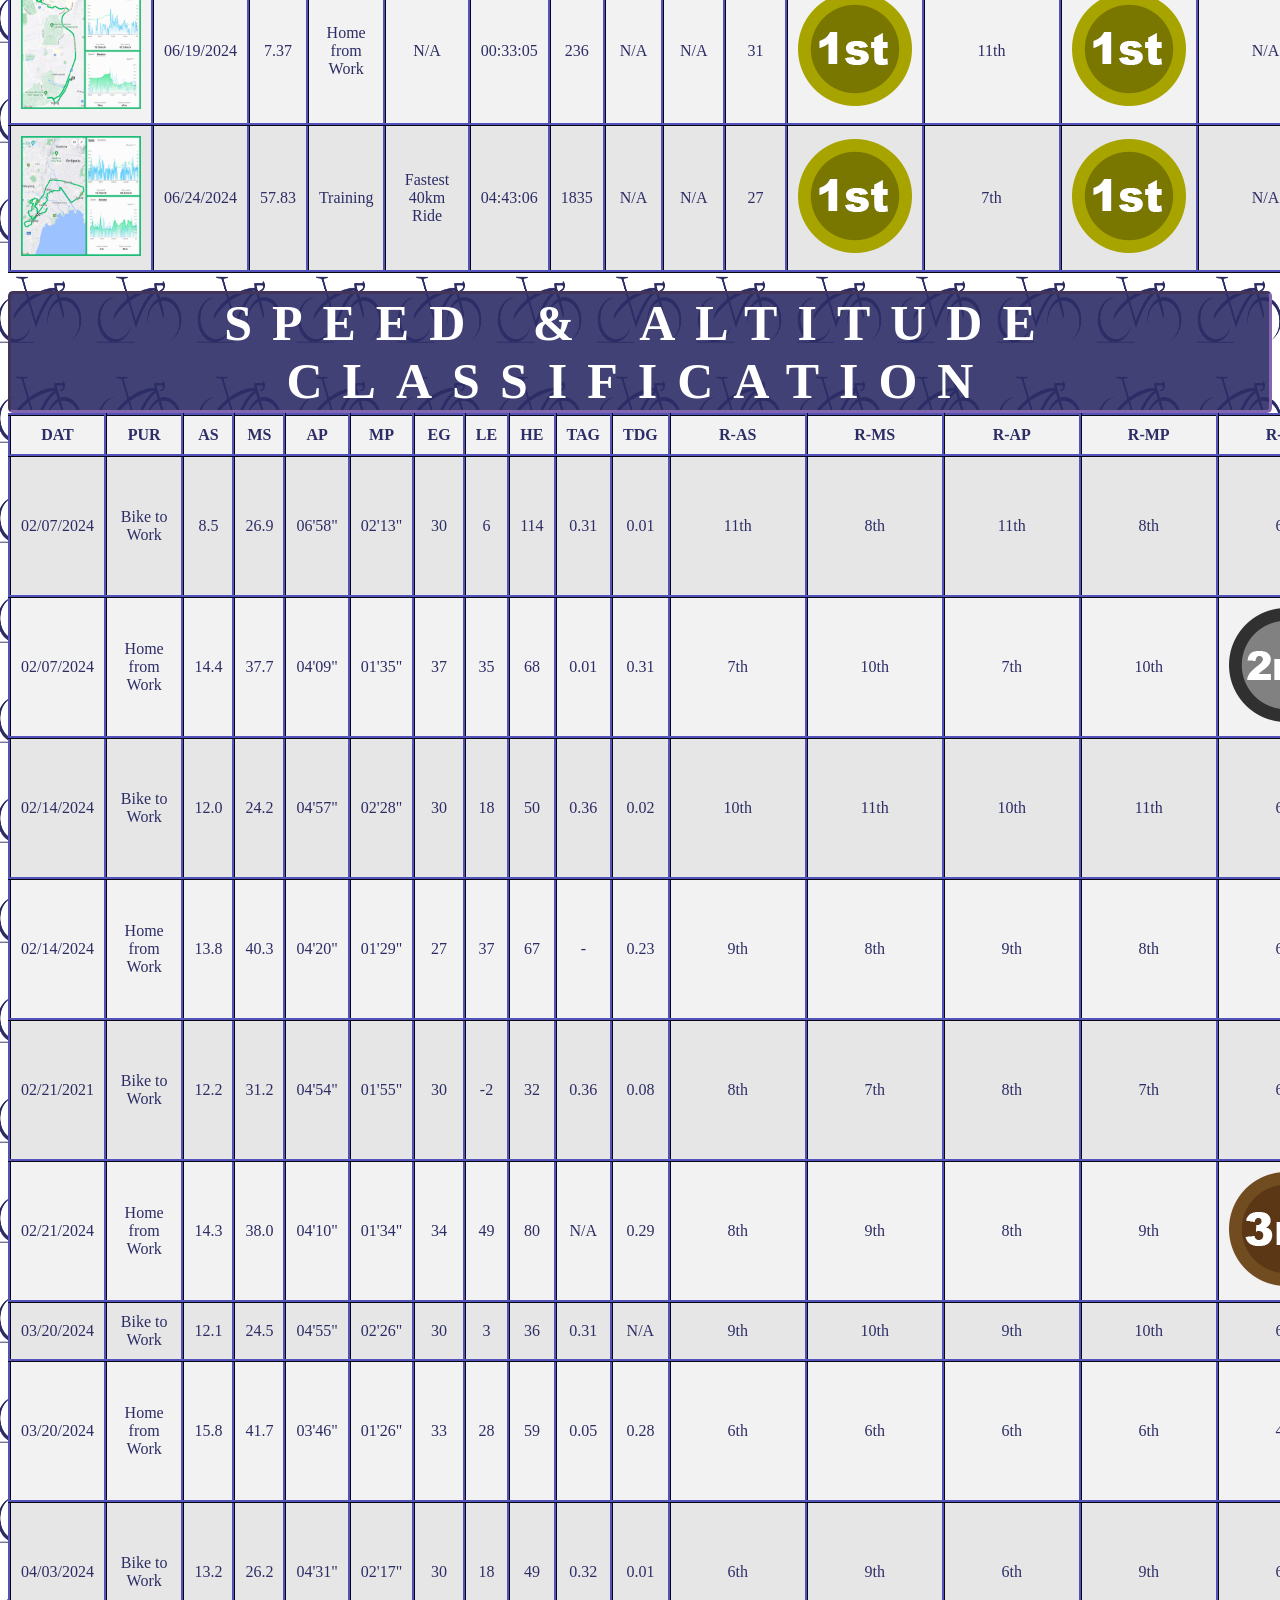
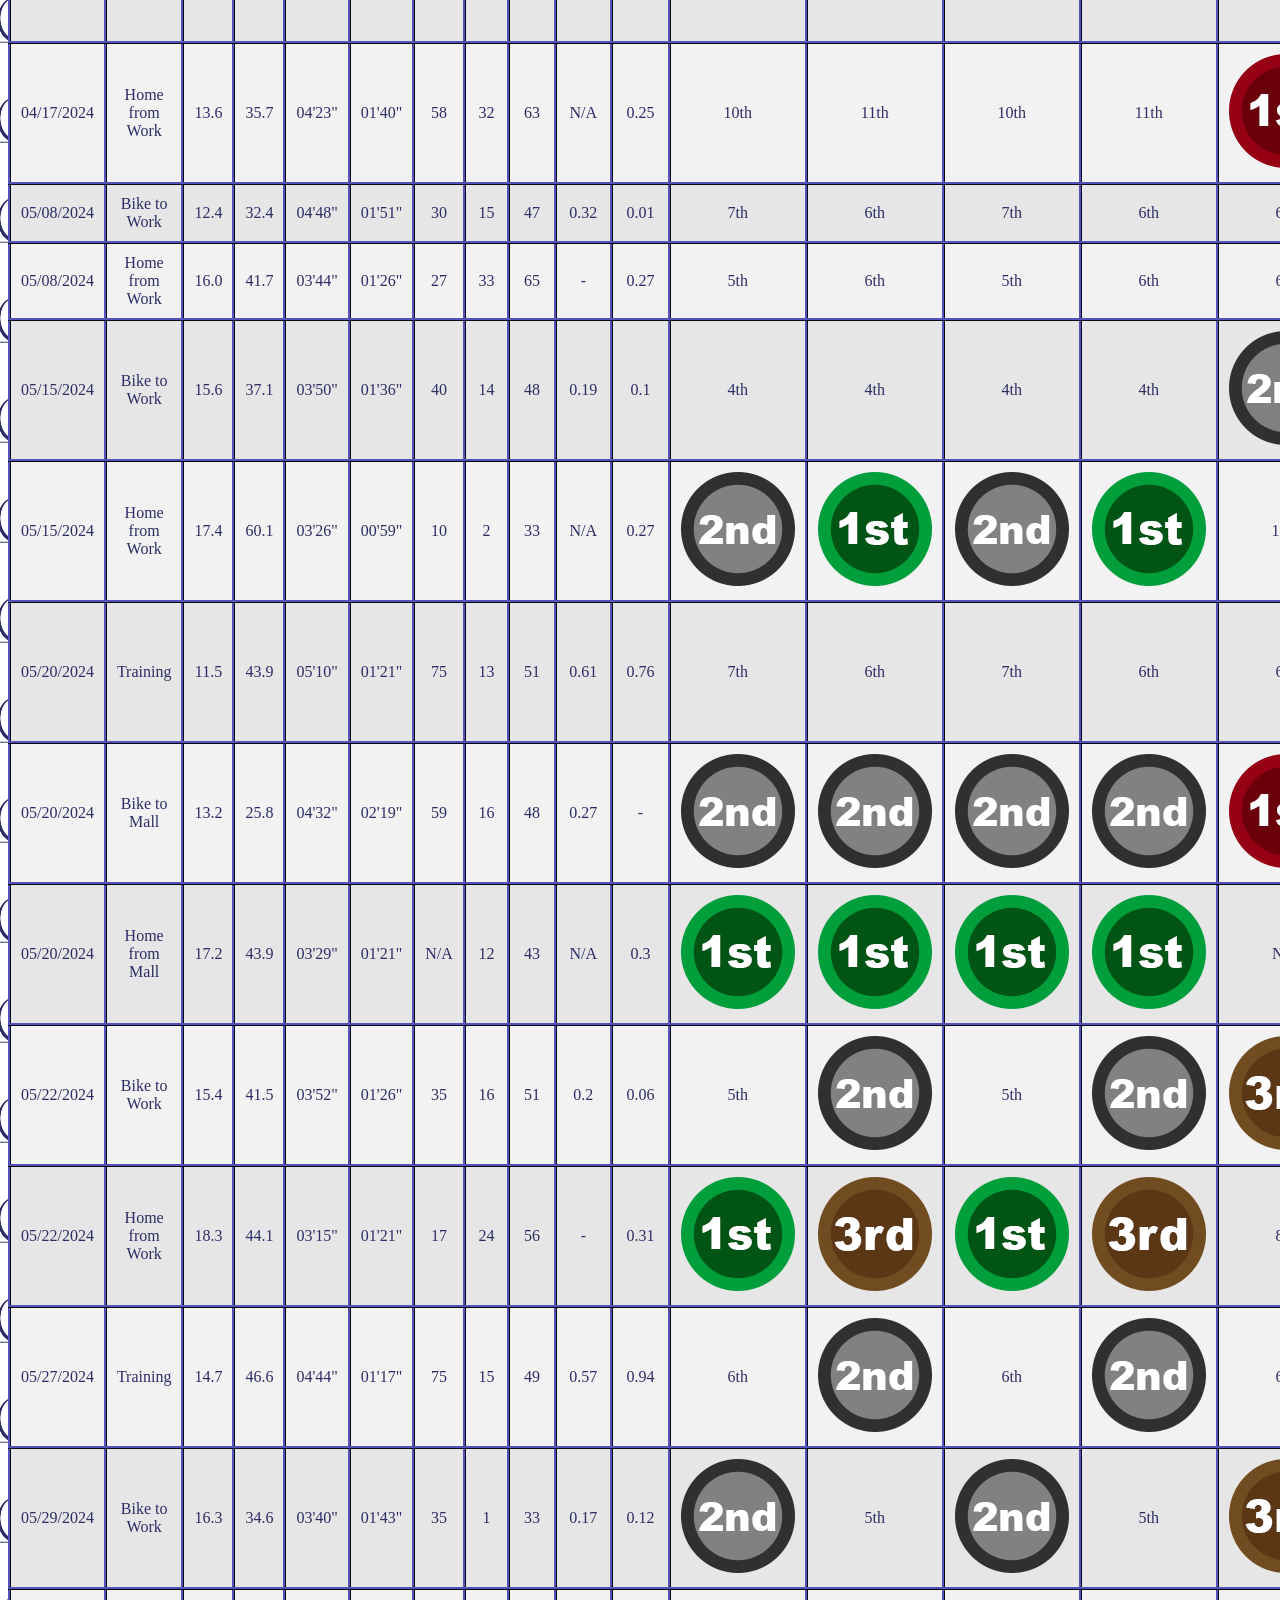
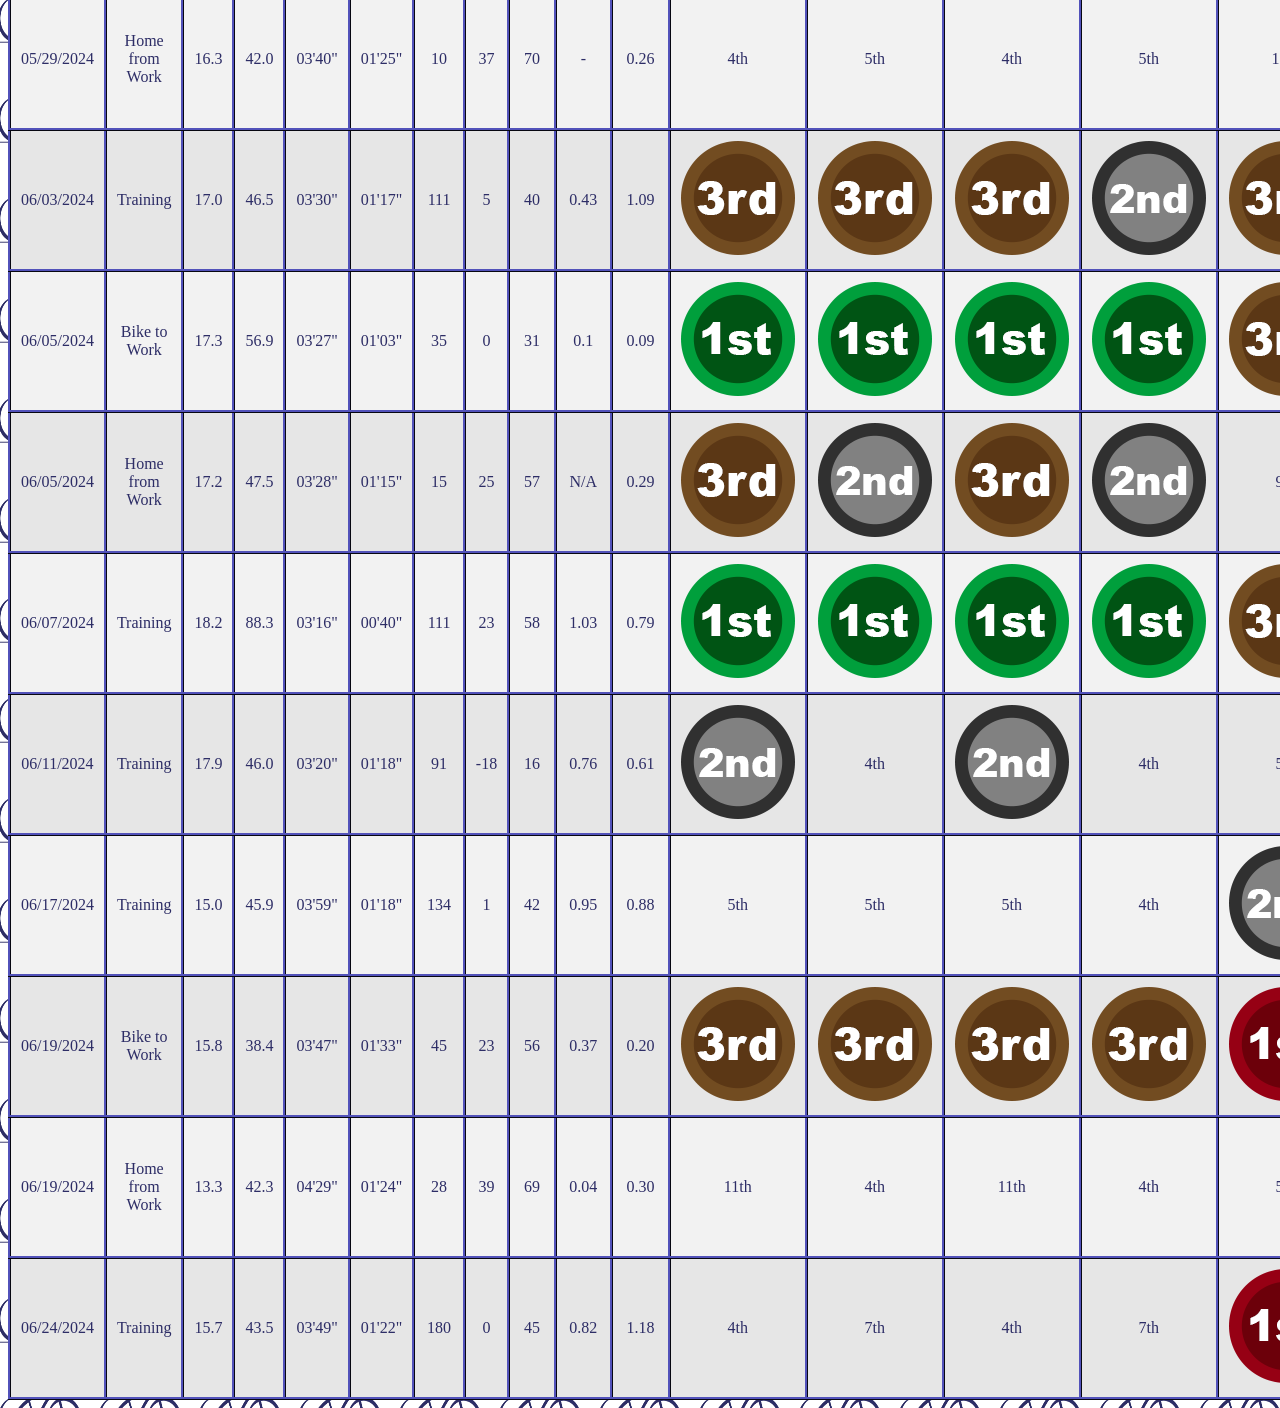
==== commit 9dbf4741: "Update index.html" ====
--- a/index.html
+++ b/index.html
@@ -12,7 +12,10 @@
   <!-- 07/25/2024 Update: Accomplishing Year 2024 table-->
   <!-- 07/26/2024 Update: Continuing Year 2024 table; Added terminologies/acronyms and definitions of the parameters calculated in the legends section-->
   <!-- 07/27/2024 Update: Continuing Year 2024 tables @ 05/22/2024-->
-  <!-- 07/31/2024 Update: Added href to Tabular Inventory-->
+  <!-- 07/31/2024 Update: Added href to Tabular Inventory menu-->
+<!-- 10th Sprint Update: N/A-->
+<!-- 11th Sprint Update: 08/20/2024 (Deadline: 09/01/2024)-->
+  <!-- Merged N/A values to Legend table using rowspan="2" & colspan="2"-->
 
 <!DOCTYPE html>
 <html lang="en">
@@ -38,8 +41,8 @@
   <tr><td><img src="1st.png" alt="1st place"></td><td><b>1st Place (General Classification)</b></td><td style="font-style: italic">This tagging is for being first place in general areas other than the average speed and max altitude. - <b>aka "Overall Award"</b></td><td><b style="font-style: italic">aka "maillot jaune":</b> The <b style="text-decoration: underline">yellow jersey</b> is the most coveted piece of kit in professional cycling. The wearer is a rider who has completed the race in the least amount of time, and as such tops the overall or general classification (GC) of the race.</td><td><img src="yellow_jersey.png" alt="Yellow Jersey"></td></tr>
   <tr><td><img src="1stspeed.png" alt="1st place in speed"></td><td><b>1st Place (Speed)</b></td><td style="font-style: italic">This tagging is for being first place in terms of average speed maintained. - <b>aka "Sprinter's Award"</b></td><td><b style="font-style: italic">aka "maillot vert":</b> The <b style="text-decoration: underline">green jersey</b> relates to points awarded to riders according to the position they finish on each stage, with additional points for intermediate sprints during some stages also on offer. It is awarded to the rider with the most points. Sometimes it's a sprinter's game, sometimes more of an all-rounder.</td><td><img src="green_jersey.png" alt="Green Jersey"></td></tr>
   <tr><td><img src="1stalt.png" alt="1st place in altitude"></td><td><b>1st Place (Altitude)</b></td><td style="font-style: italic">This tagging is for being first place in terms of max altitude reached. - <b>aka "Mountain King Award"</b></td><td><b style="font-style: italic">aka "maillot à pois rouges":</b> The <b style="text-decoration: underline">white-with-red-dots jersey</b> is given to the rider with the most mountains points (awarded to riders who manage to summit classified climbs first). Points vary depending on the category of each ascent, with more difficult climbs awarding more mountains points.</td><td><img src="red_jersey.png" alt="Red Jersey"></td></tr>
-  <tr><td><img src="2nd.png" alt="2nd place"></td><td><b>2nd Place Overall</b></td><td style="font-style: italic">This tagging is for being second place in general areas.</td><td>N/A</td><td>N/A</td></tr>
-  <tr><td><img src="3rd.png" alt="3rd place"></td><td><b>3rd Place Overall</b></td><td style="font-style: italic">This tagging is for being third place in general areas.</td><td>N/A</td><td>N/A</td></tr>
+  <tr><td><img src="2nd.png" alt="2nd place"></td><td><b>2nd Place Overall</b></td><td style="font-style: italic">This tagging is for being second place in general areas.</td><td rowspan="2" colspan="2">N/A</td></tr>
+  <tr><td><img src="3rd.png" alt="3rd place"></td><td><b>3rd Place Overall</b></td><td style="font-style: italic">This tagging is for being third place in general areas.</td></tr>
 </table><br>
 <table id="table2">
   <tr><th>Terminology [Acronym]</th><th>Description</th><th>Terminology [Acronym]</th><th>Description</th></tr>
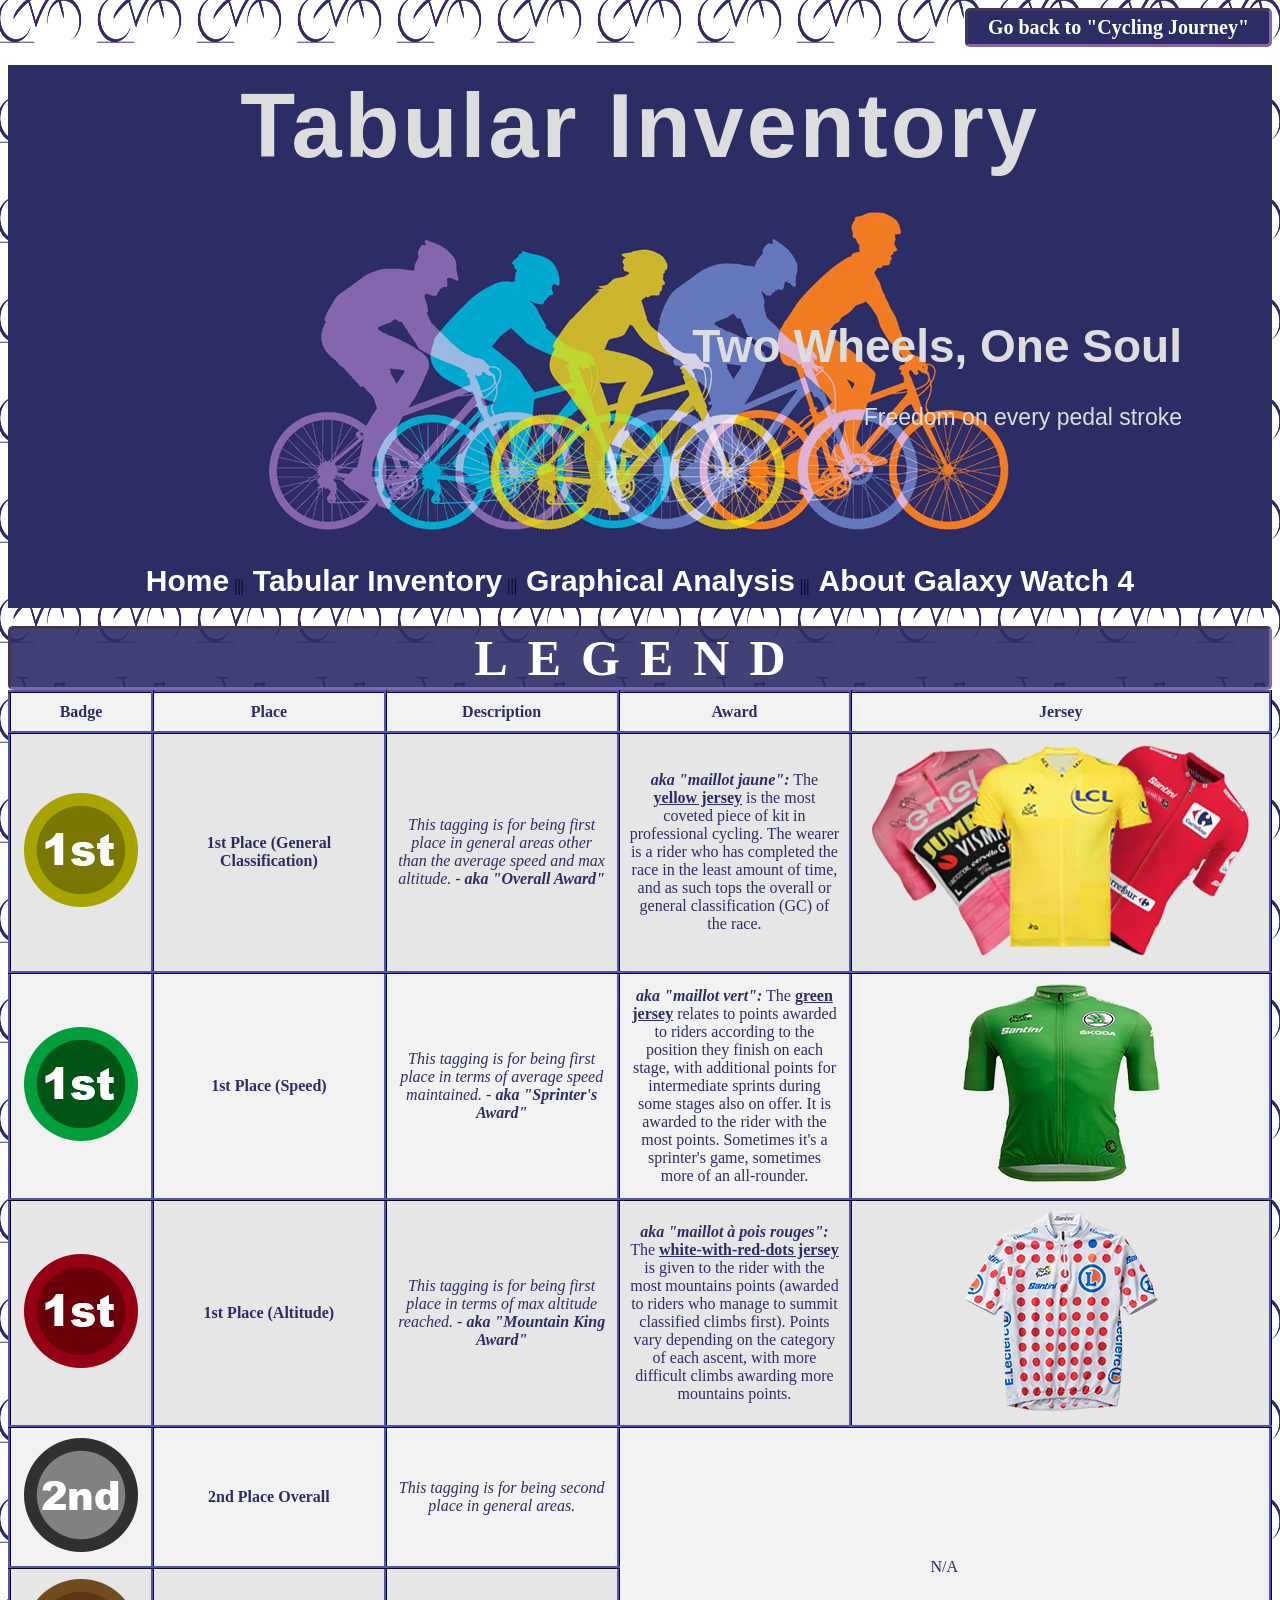
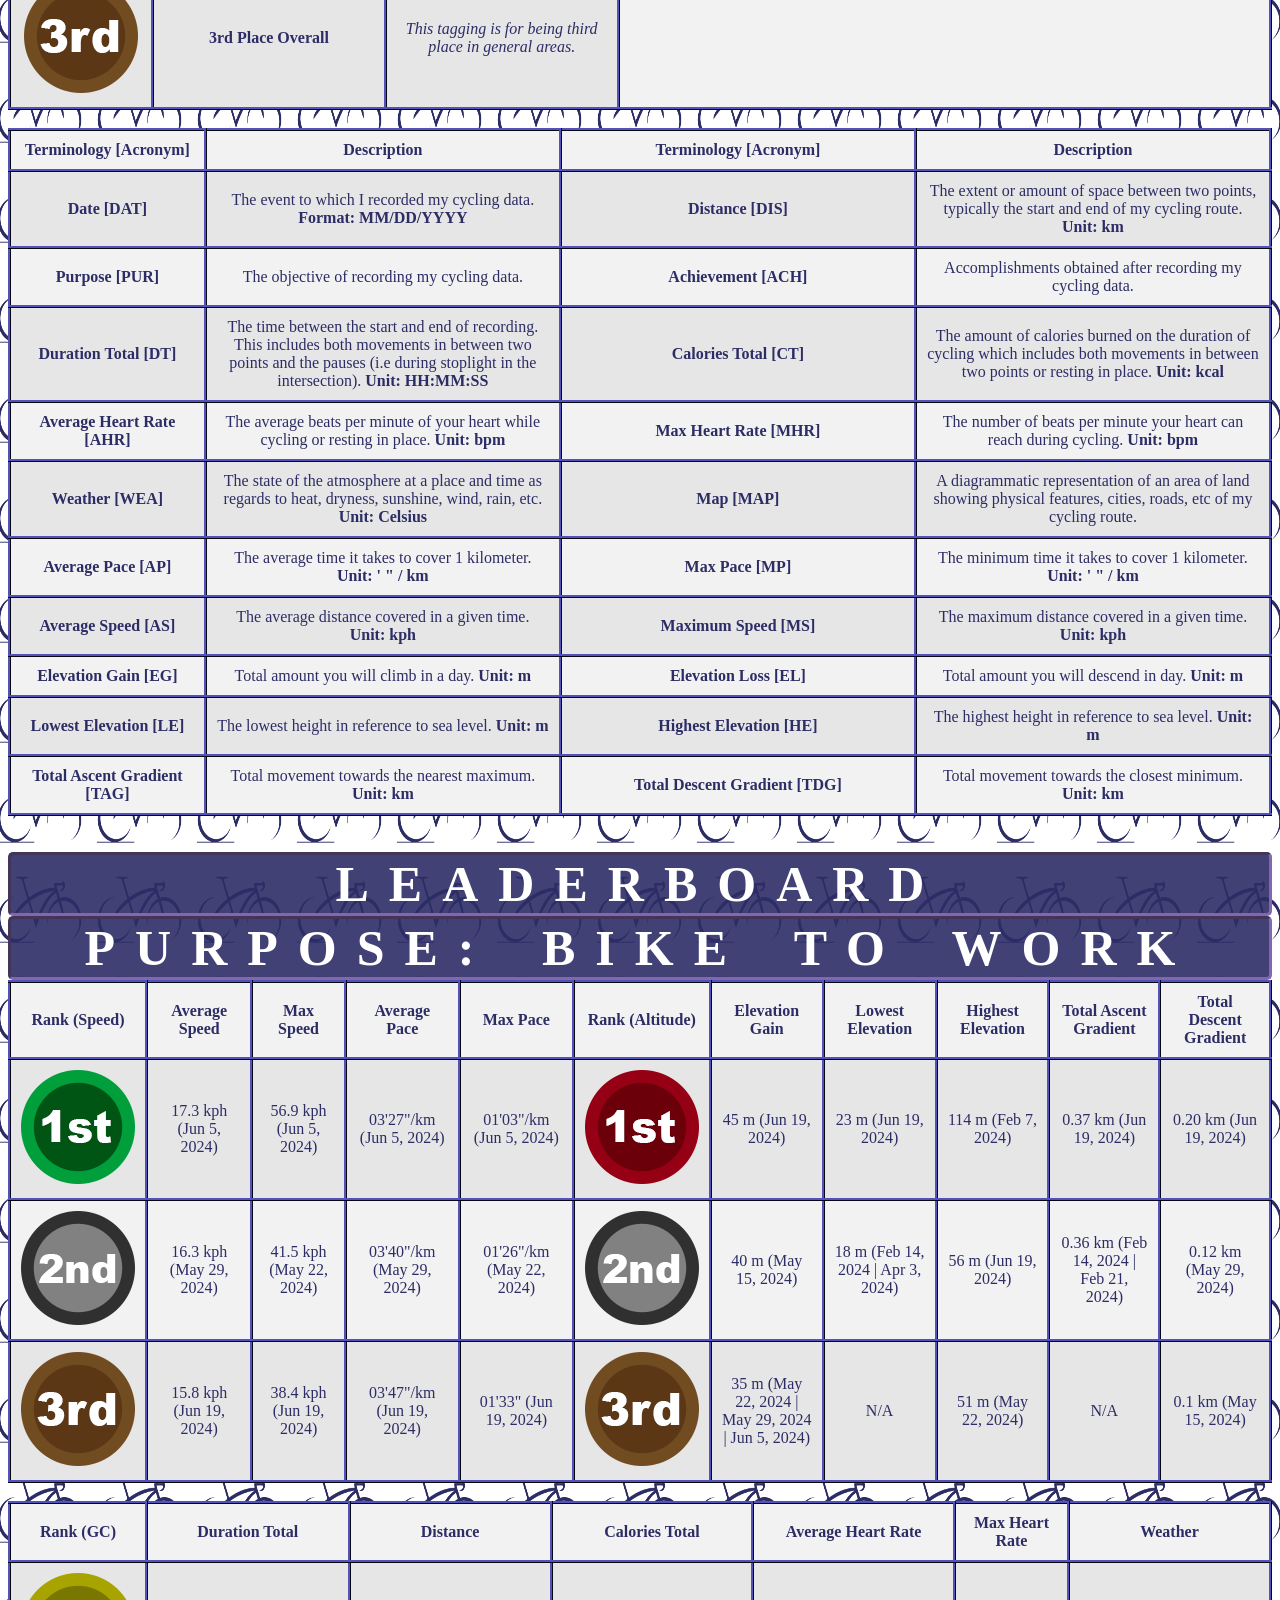
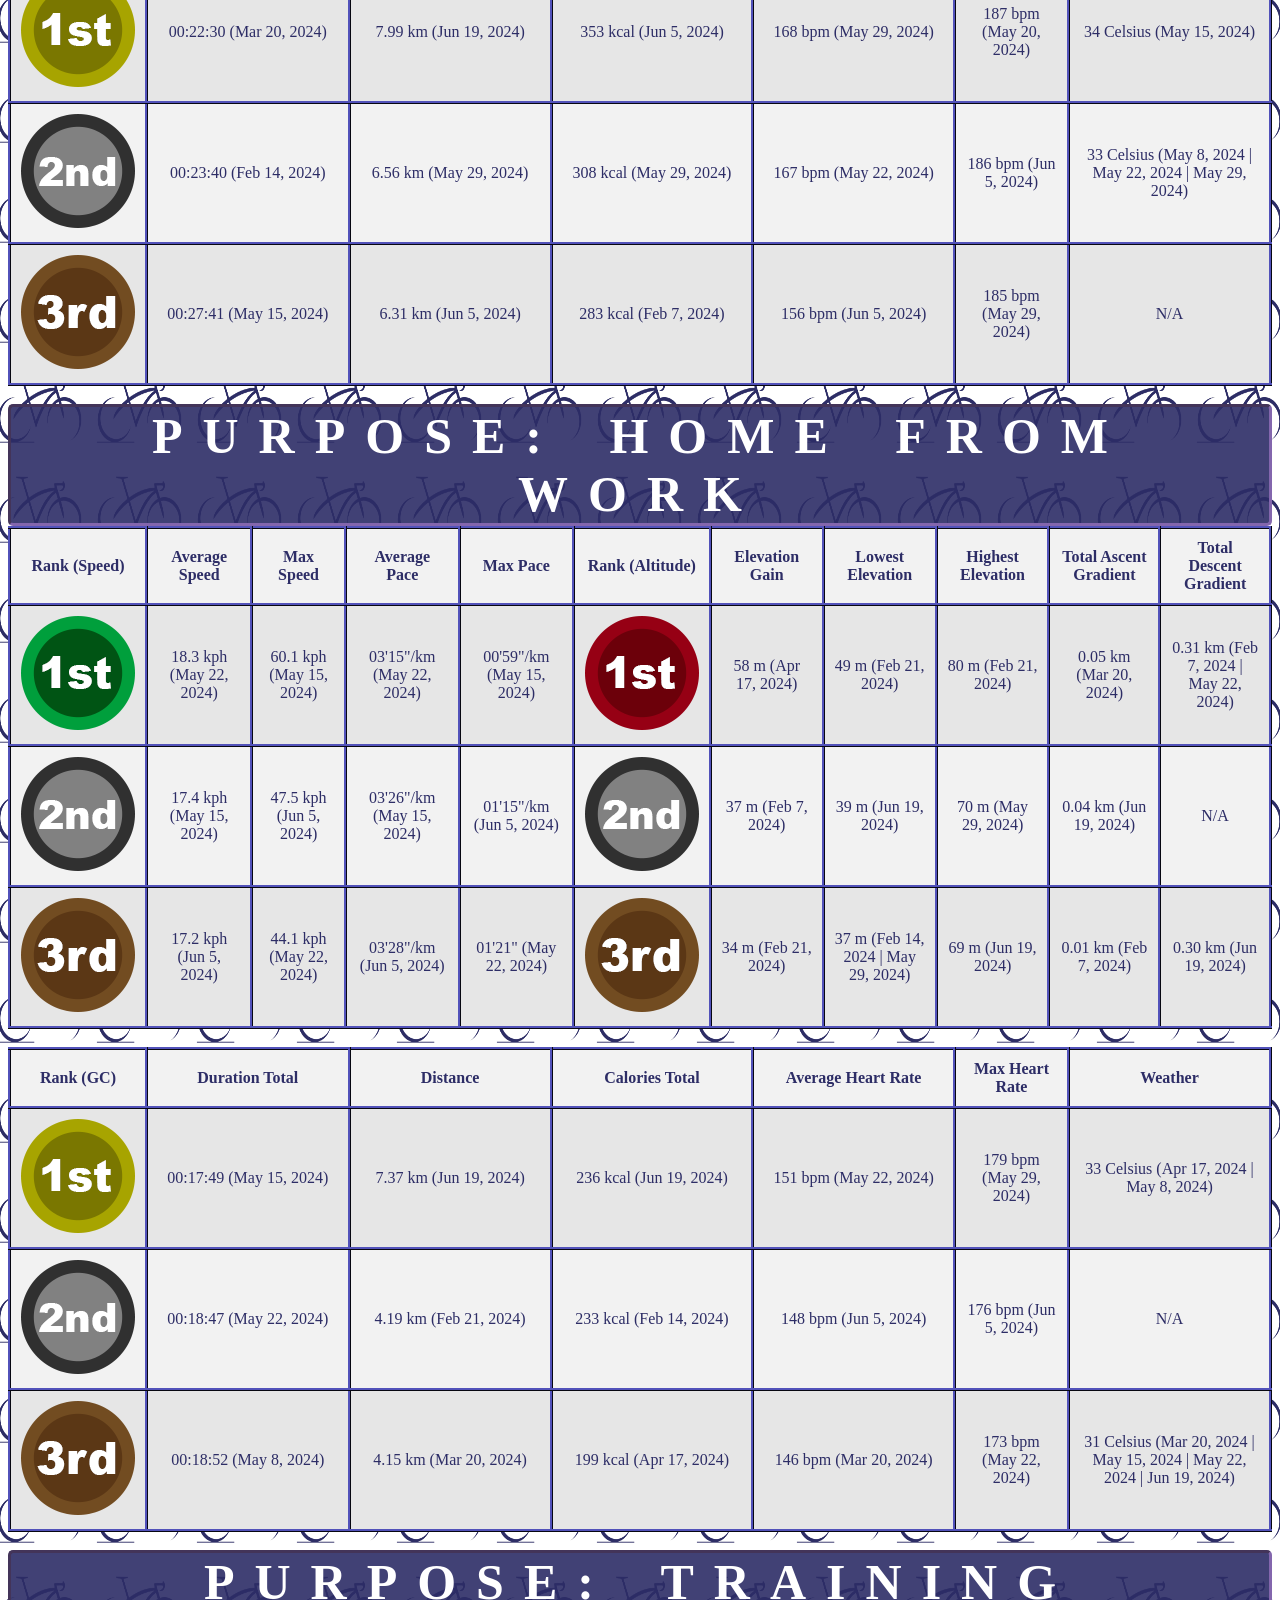
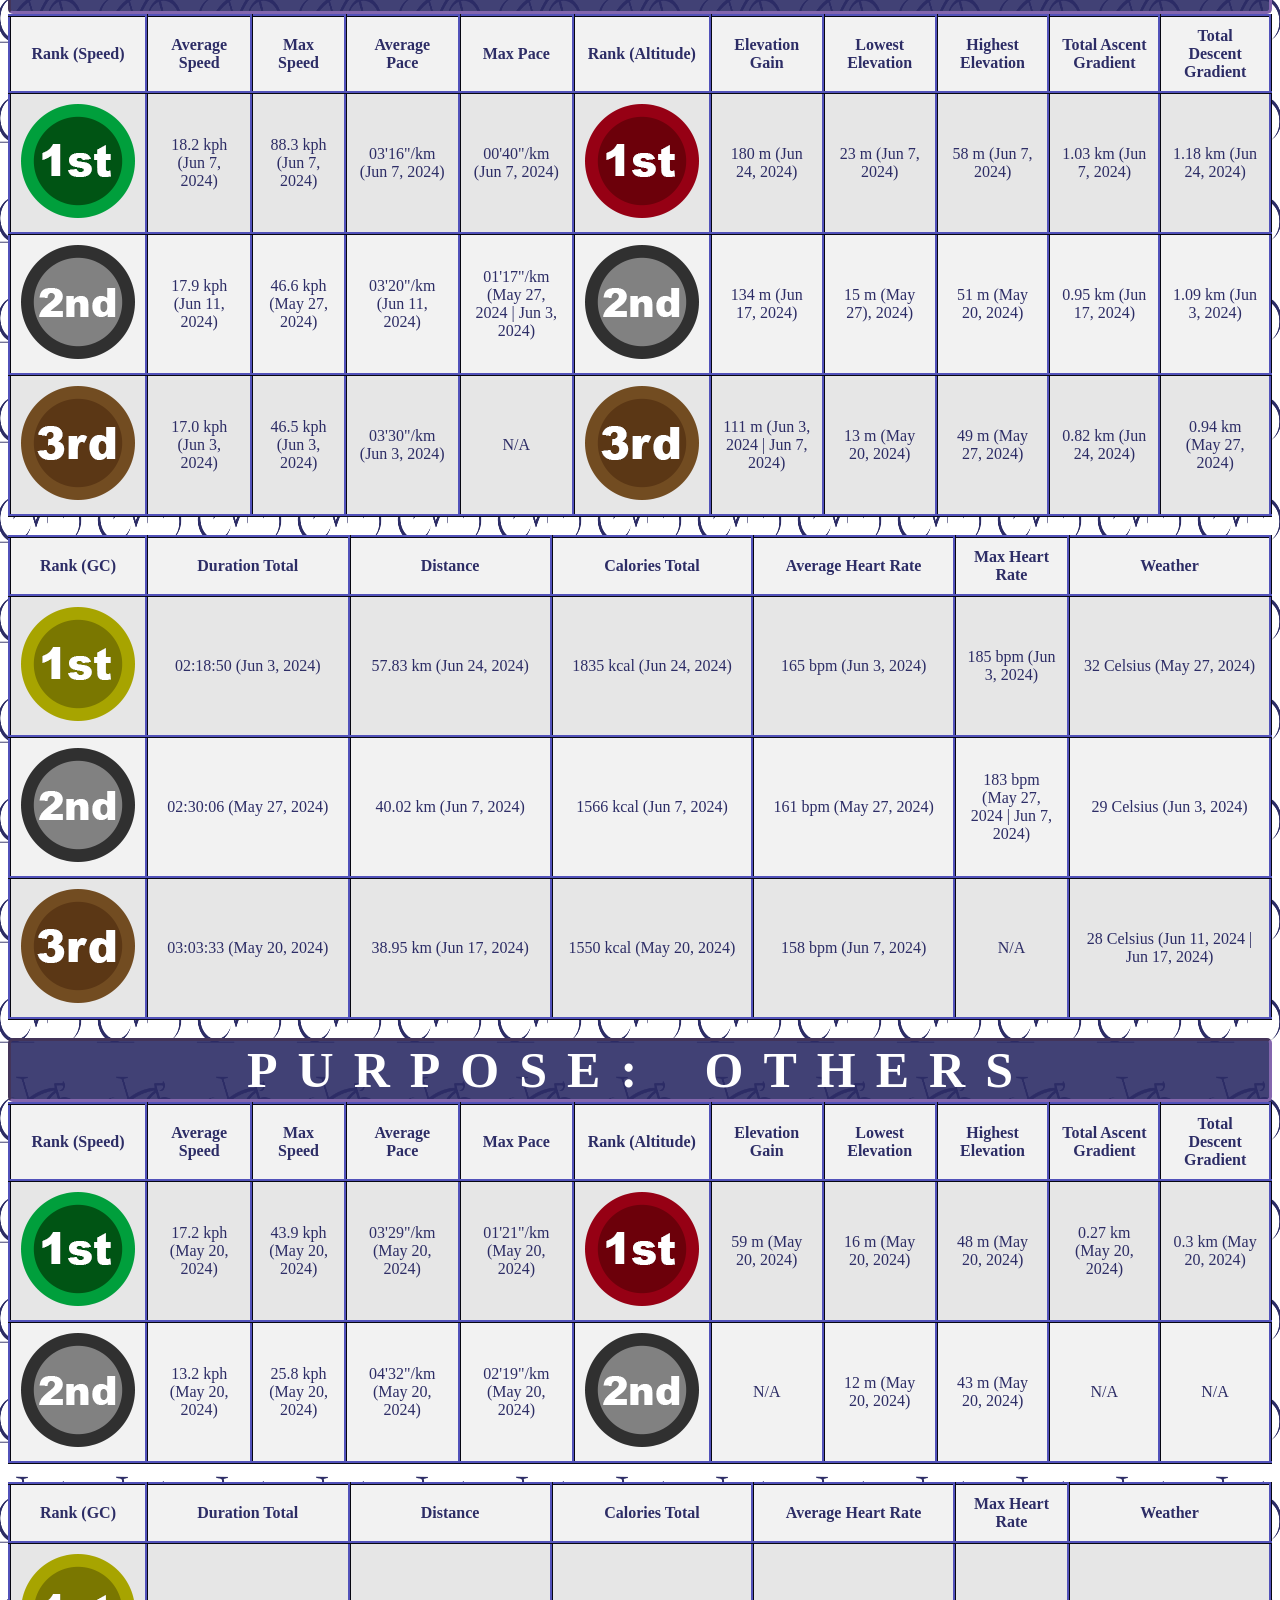
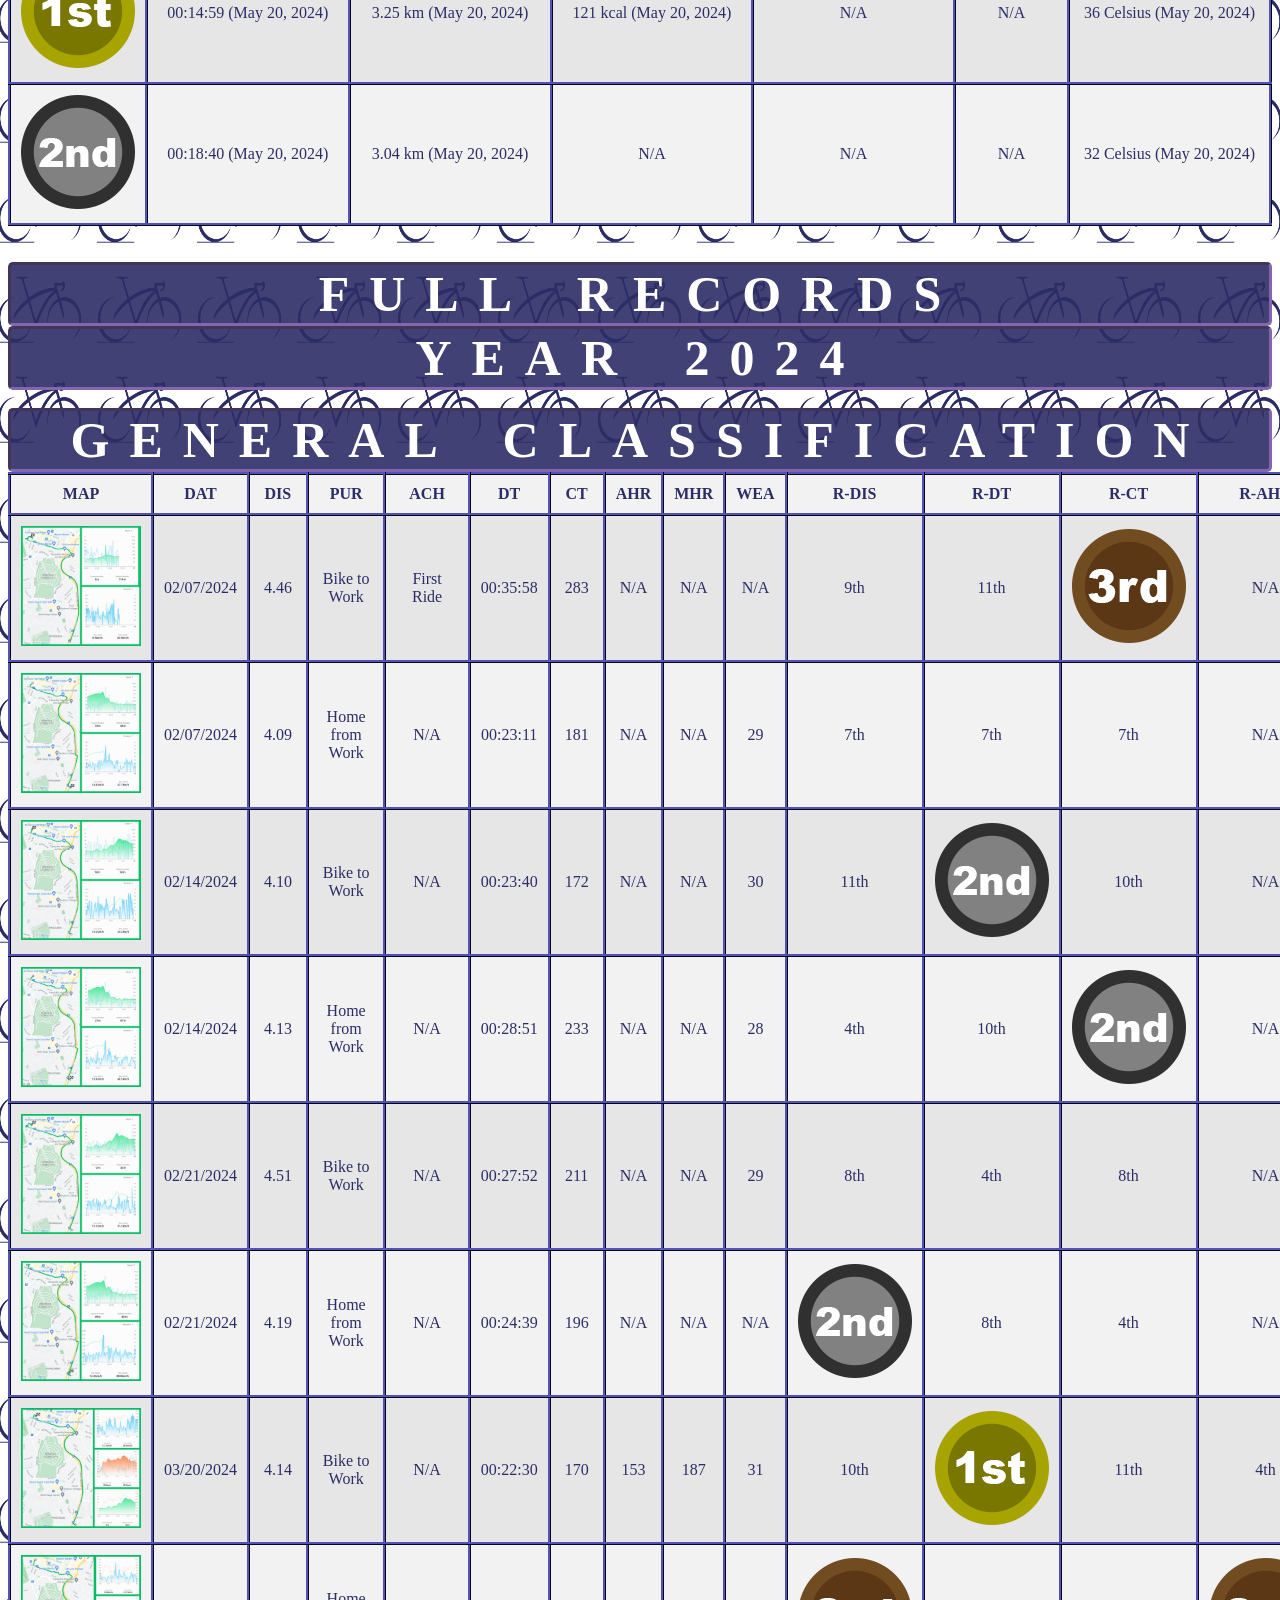
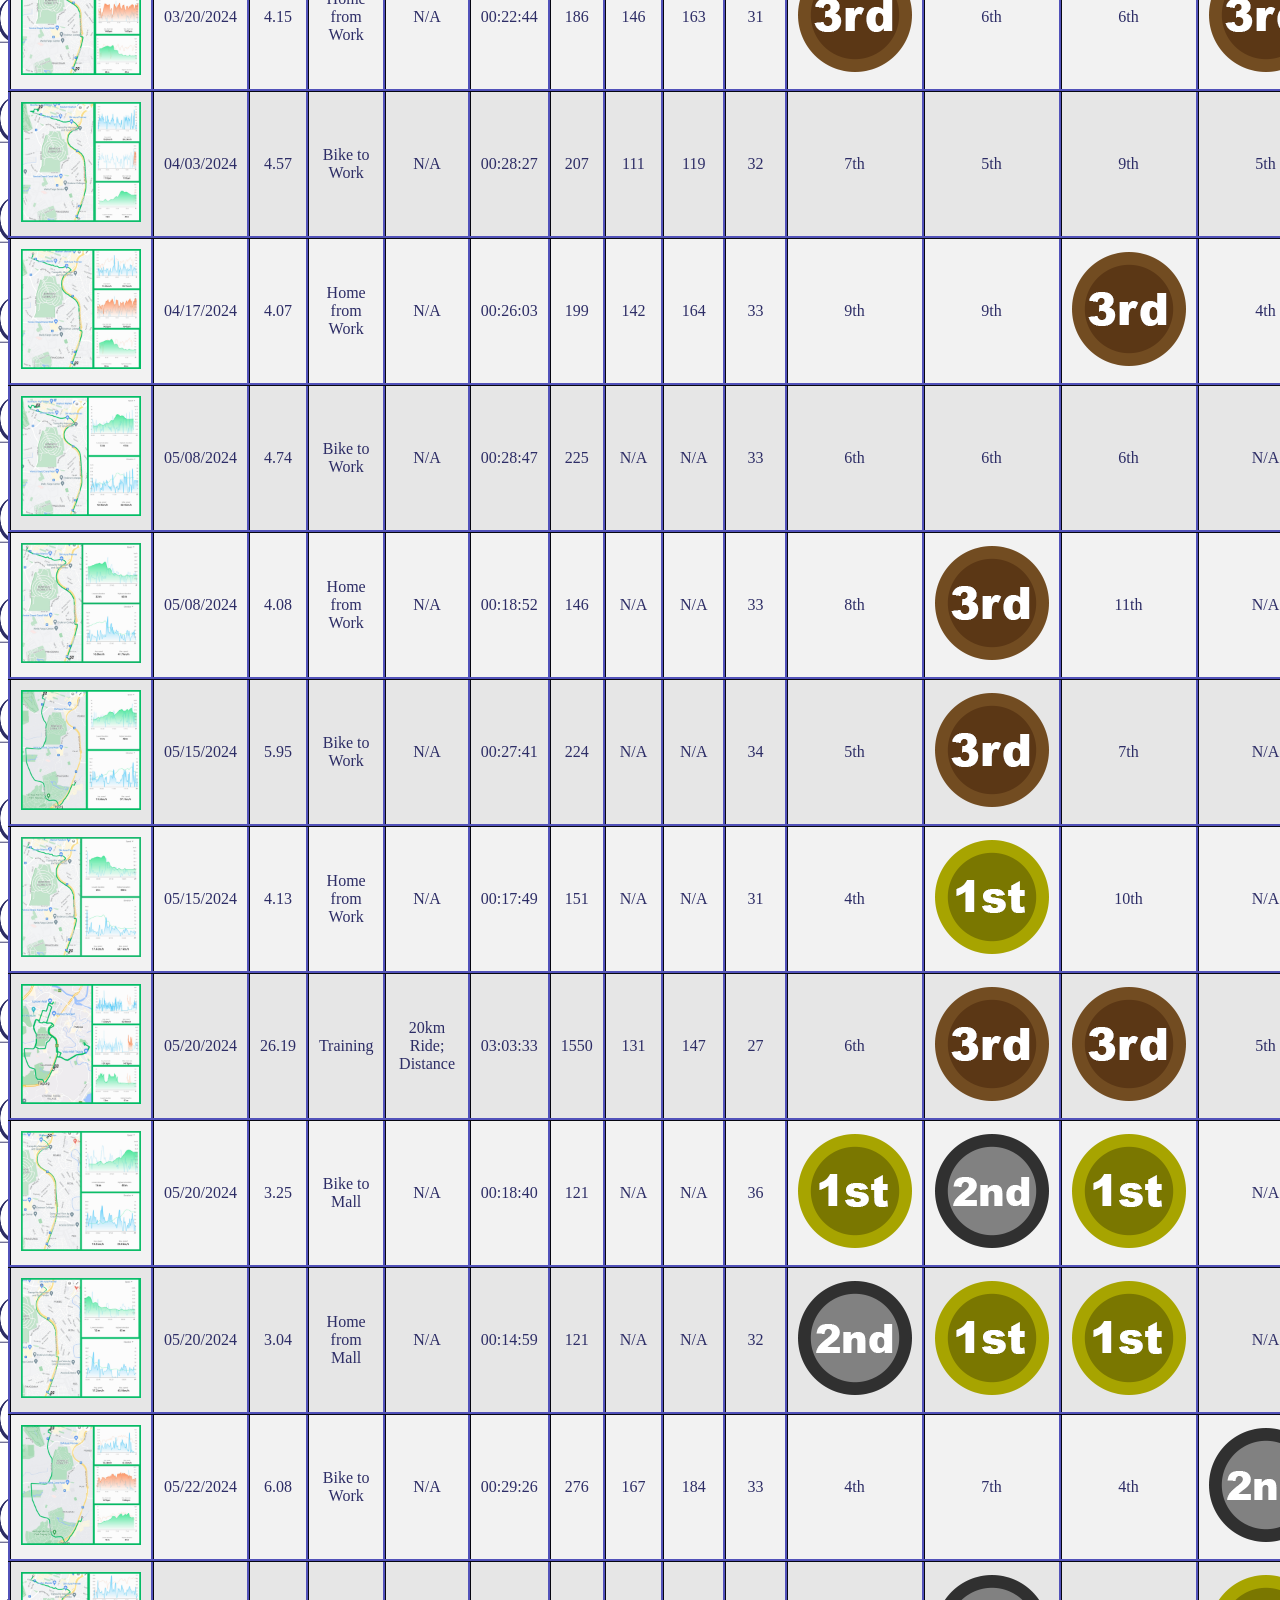
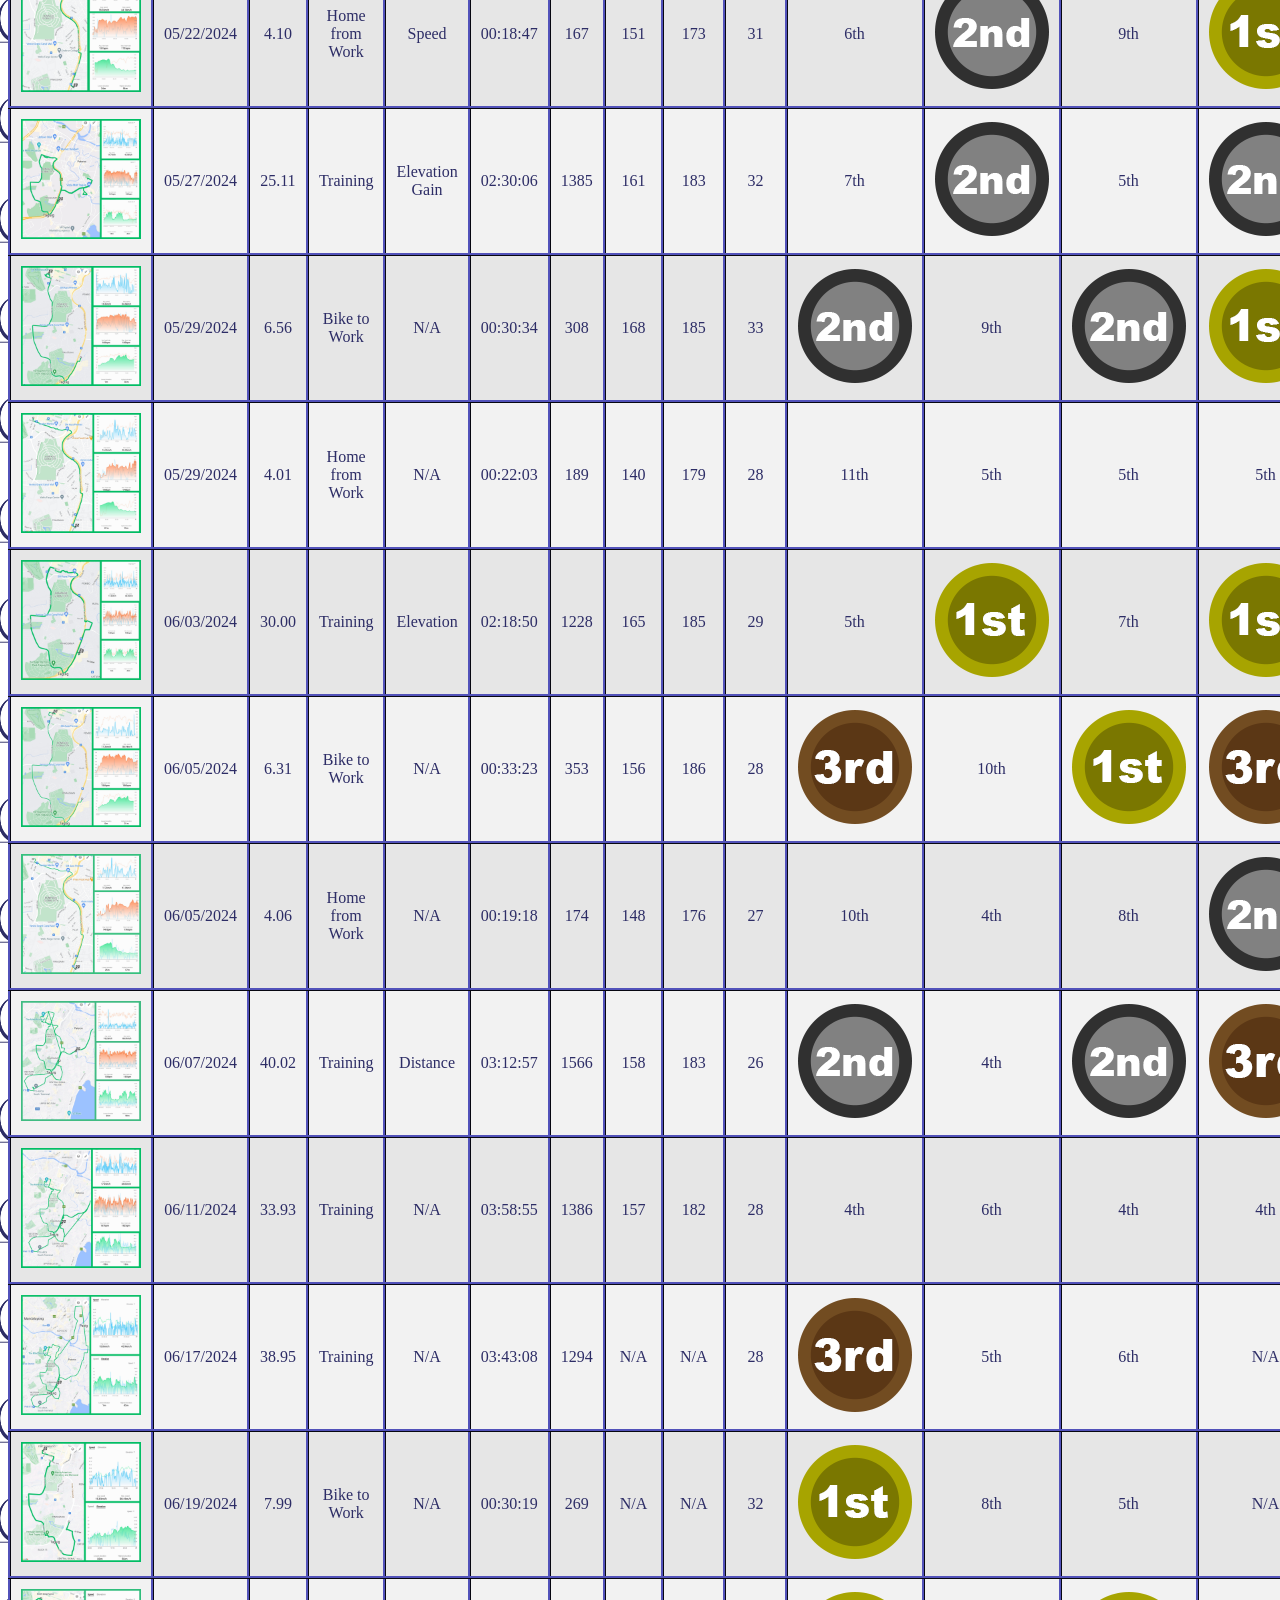
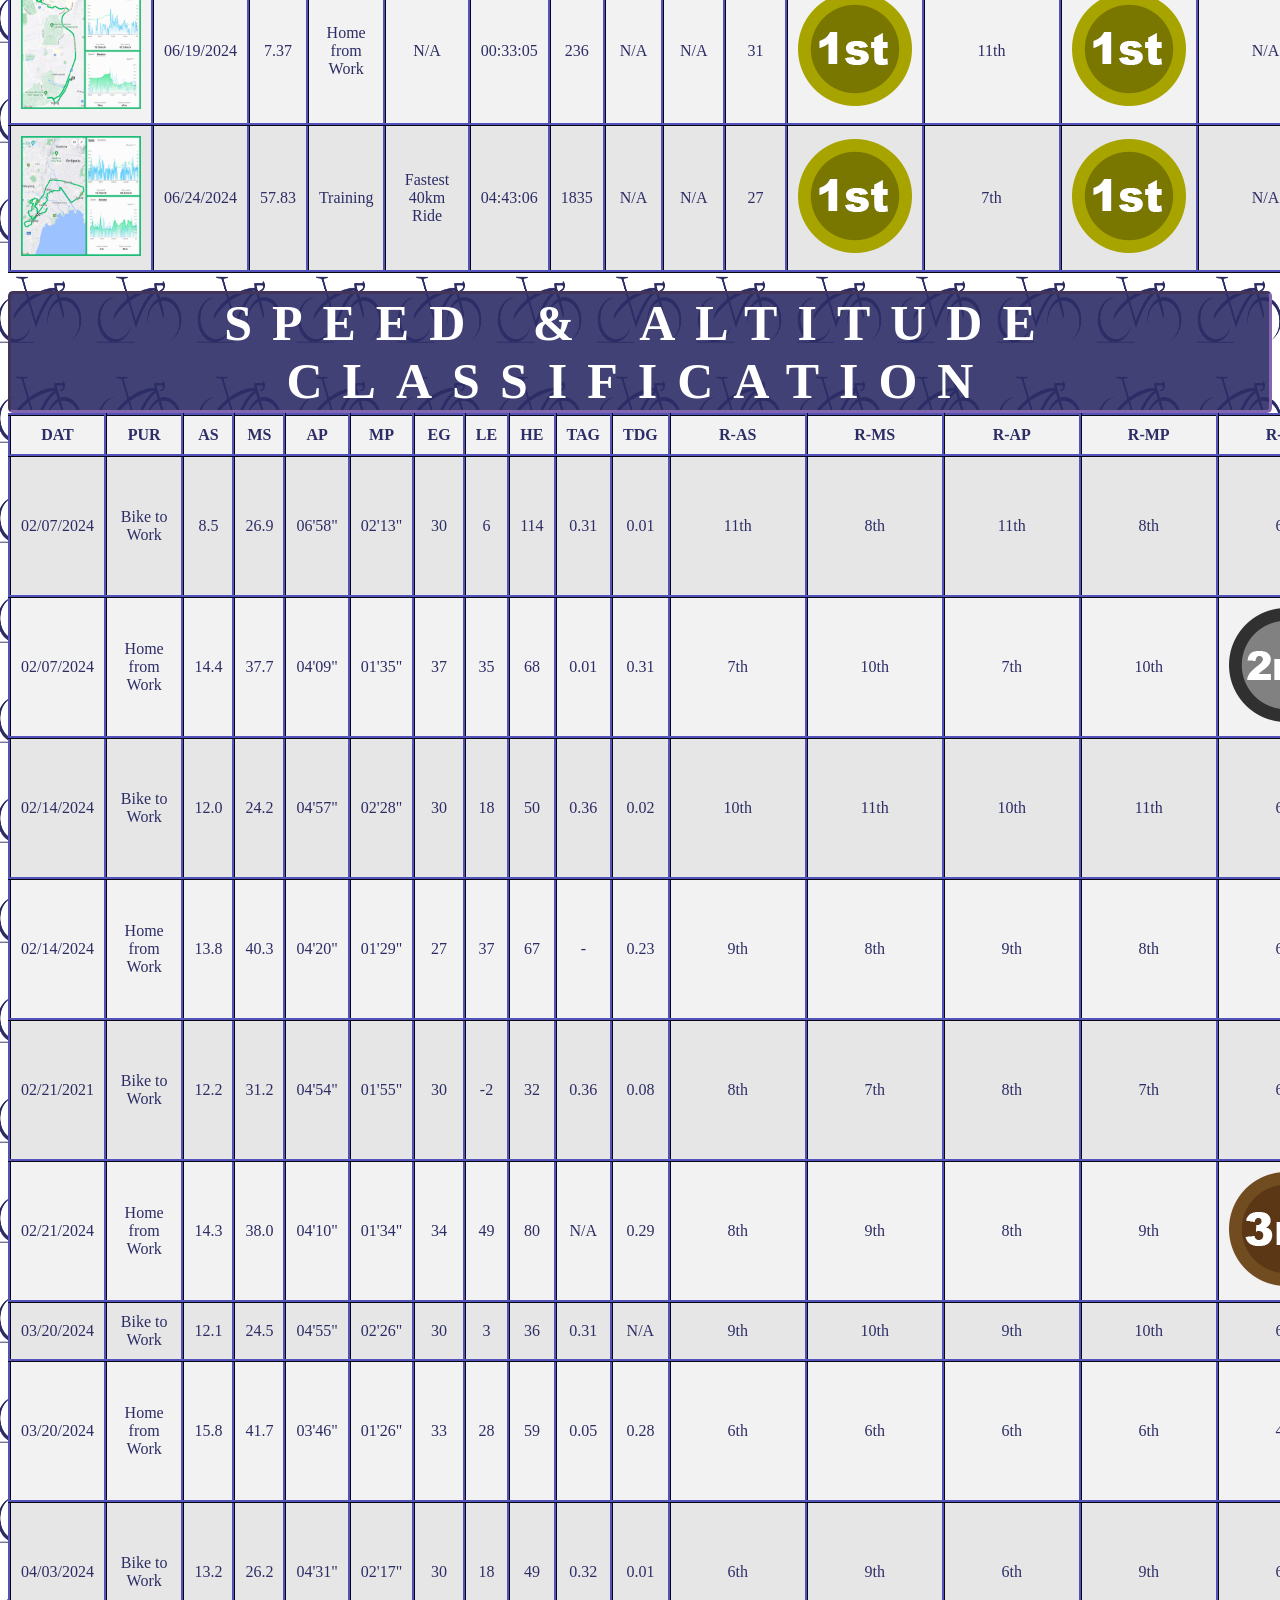
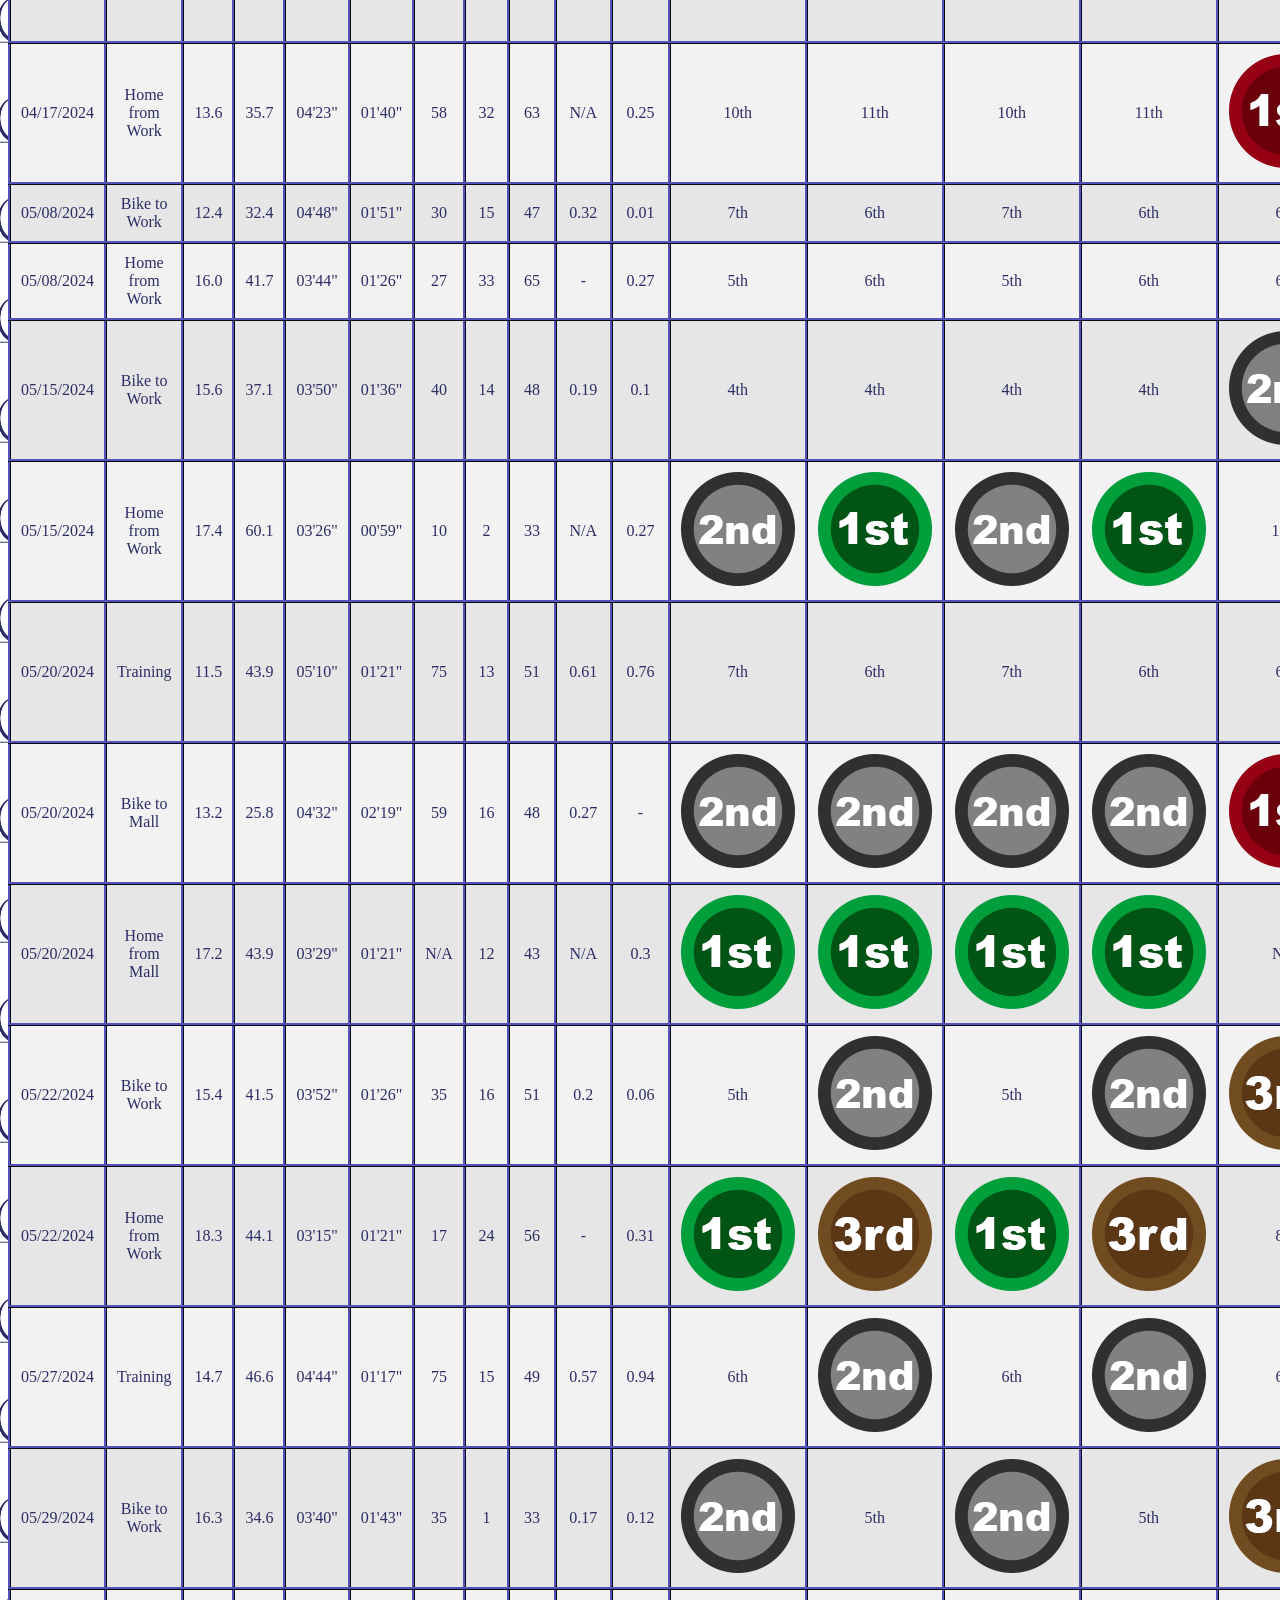
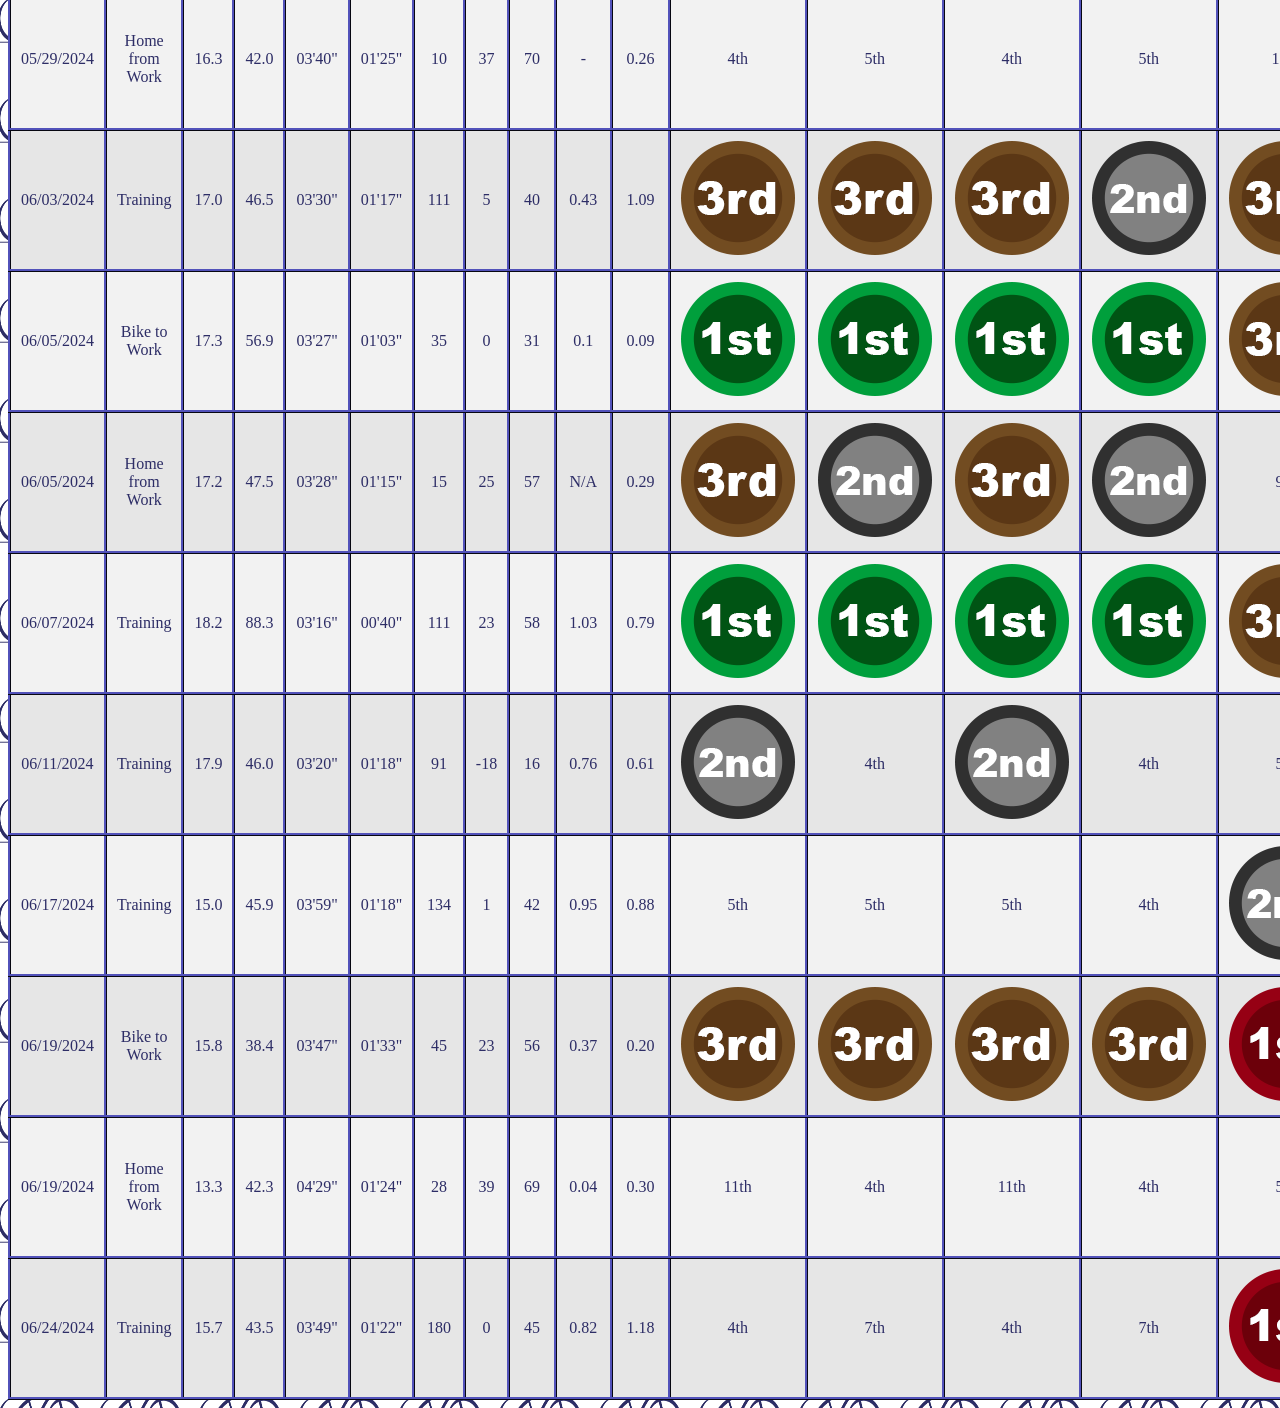
==== commit f03c15d2: "Update index.html" ====
--- a/index.html
+++ b/index.html
@@ -1,12 +1,5 @@
 <!-- Author: Michael John Montano -->
-<!-- 1st Sprint Update: N/A-->
-<!-- 2nd Sprint Update: N/A-->
-<!-- 3rd Sprint Update: N/A-->
-<!-- 4th Sprint Update: N/A-->
-<!-- 5th Sprint Update: N/A-->
-<!-- 6th Sprint Update: N/A-->
-<!-- 7th Sprint Update: N/A-->
-<!-- 8th Sprint Update: N/A-->
+<!-- 1st-8th Sprint Update: N/A-->
 <!-- 9th Sprint Update: 07/24/2024 (Deadline: 08/04/2024)-->
   <!-- Finished Leadership board-->
   <!-- 07/25/2024 Update: Accomplishing Year 2024 table-->
@@ -16,6 +9,15 @@
 <!-- 10th Sprint Update: N/A-->
 <!-- 11th Sprint Update: 08/20/2024 (Deadline: 09/01/2024)-->
   <!-- Merged N/A values to Legend table using rowspan="2" & colspan="2"-->
+<!-- 12th-14th Sprint Update: N/A-->
+<!-- 15th Sprint Update: 10/27/2024 (Deadline: 10/27/2024)-->
+  <!-- Changed href of "About Galaxy Watch 4"; added href to Graphical Analysis-->
+<!-- 16th-19th Sprint Update: N/A-->
+<!-- 20th Sprint Update: 01/04/2025 (Deadline: 01/05/2025)-->
+  <!-- Added target="_blank" to "About Galaxy Watch 4" href-->
+<!-- 21st-34th Sprint Update: N/A -->
+<!-- 35th Sprint Update: 07/24/2025 (Deadline: 08/03/2025)-->
+  <!-- Added "[TDG]" acronym to "Total Descent Gradient"-->  
 
 <!DOCTYPE html>
 <html lang="en">
@@ -30,8 +32,8 @@
 <nav class="menu">
   <ul><li><a href="https://mjamontano.github.io/GalaxyWatch4_Home/">Home</a></li><li>|||</li>
     <li><a href="https://mjamontano.github.io/Galaxy_Watch4-Tabular_Inventory/">Tabular Inventory</a></li><li>|||</li>
-    <li><a href="#">Graphical Analysis</a></li><li>|||</li>
-    <li><a href="https://www.samsung.com/global/galaxy/galaxy-watch4/#KV">About Galaxy Watch 4</a></li>
+    <li><a href="https://mjamontano.github.io/Galaxy-Watch-4_Graphical-Analysis/">Graphical Analysis</a></li><li>|||</li>
+    <li><a href="https://www.samsung.com/in/watches/galaxy-watch/galaxy-watch4-black-bluetooth-sm-r870nzkainu/?srsltid=AfmBOorvUB59baoBntytfLyfHcJoSPmY4T1M5MaK6kU7Vn5_tDh1B-QD" target="_blank">About Galaxy Watch 4</a></li>
   </ul>
 </nav>
 <br>
@@ -55,7 +57,7 @@
   <tr><td><b>Average Speed [AS]</b></td><td>The average distance covered in a given time. <b>Unit: kph</b></td><td><b>Maximum Speed [MS]</b></td><td>The maximum distance covered in a given time. <b>Unit: kph</b></td></tr>
   <tr><td><b>Elevation Gain [EG]</b></td><td>Total amount you will climb in a day. <b>Unit: m</b></td><td><b>Elevation Loss [EL]</b></td><td>Total amount you will descend in day. <b>Unit: m</b></td></tr>
   <tr><td><b>Lowest Elevation [LE]</b></td><td>The lowest height in reference to sea level. <b>Unit: m</b></td><td><b>Highest Elevation [HE]</b></td><td>The highest height in reference to sea level. <b>Unit: m</b></td></tr>
-  <tr><td><b>Total Ascent Gradient [TAG]</b></td><td>Total movement towards the nearest maximum. <b>Unit: km</b></td><td><b>Total Descent Gradient</b></td><td>Total movement towards the closest minimum. <b>Unit: km</b></td></tr>
+  <tr><td><b>Total Ascent Gradient [TAG]</b></td><td>Total movement towards the nearest maximum. <b>Unit: km</b></td><td><b>Total Descent Gradient [TDG] </b></td><td>Total movement towards the closest minimum. <b>Unit: km</b></td></tr>
 </table><br><br>
 <div class="logo">Leaderboard</div>
 <div class="logo">Purpose: Bike to Work</div>
